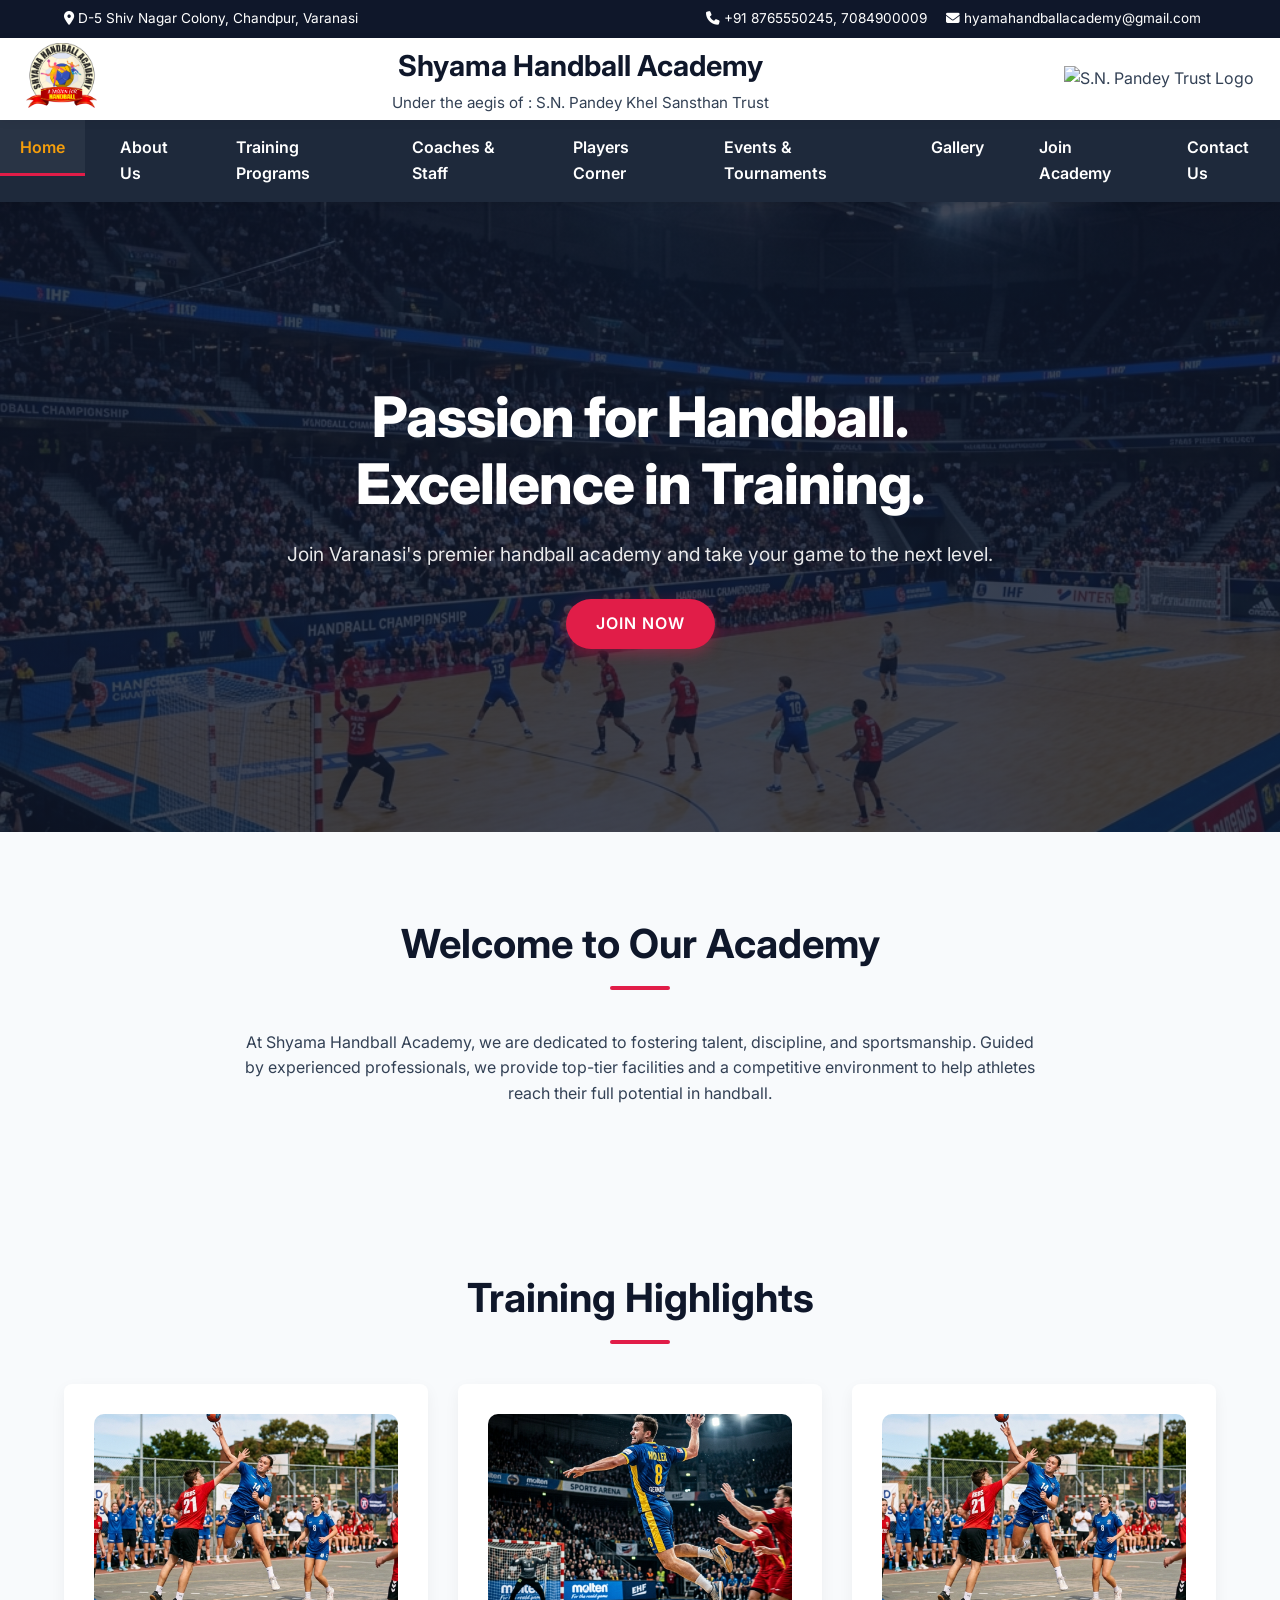
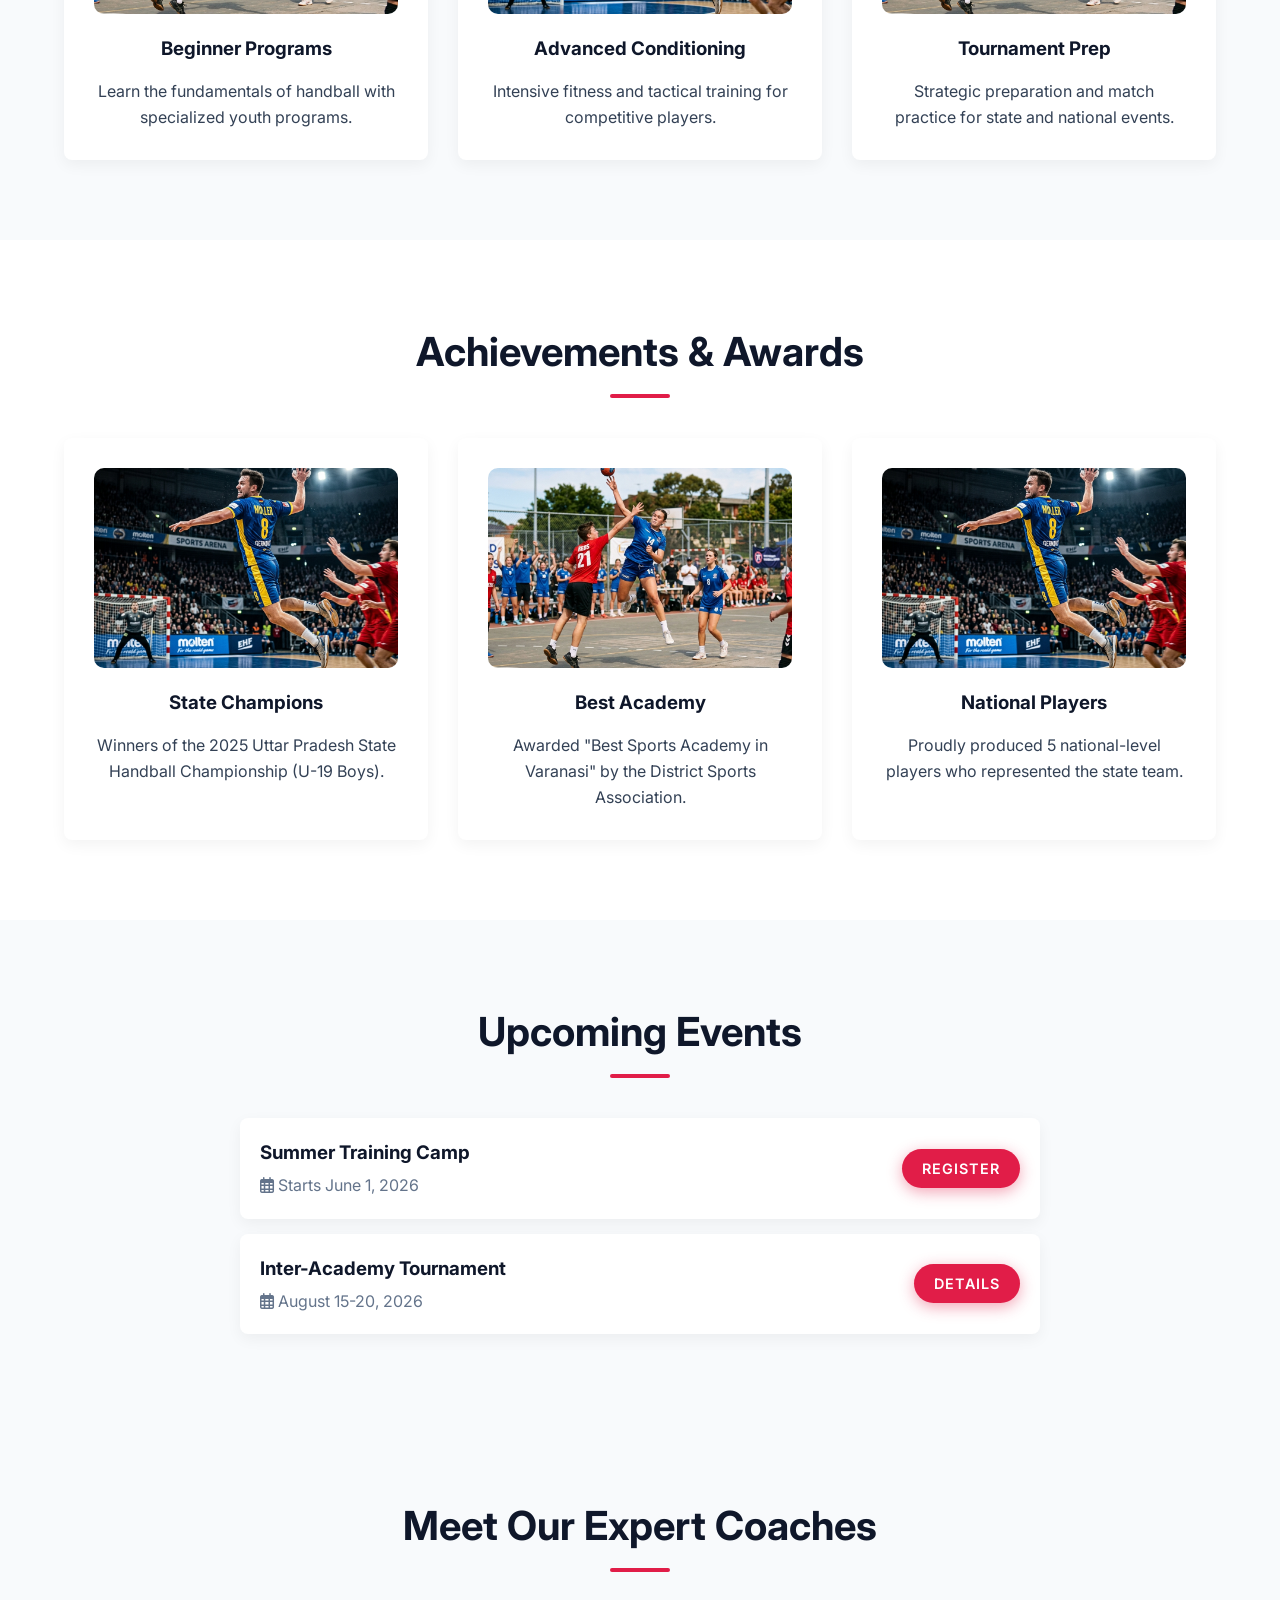
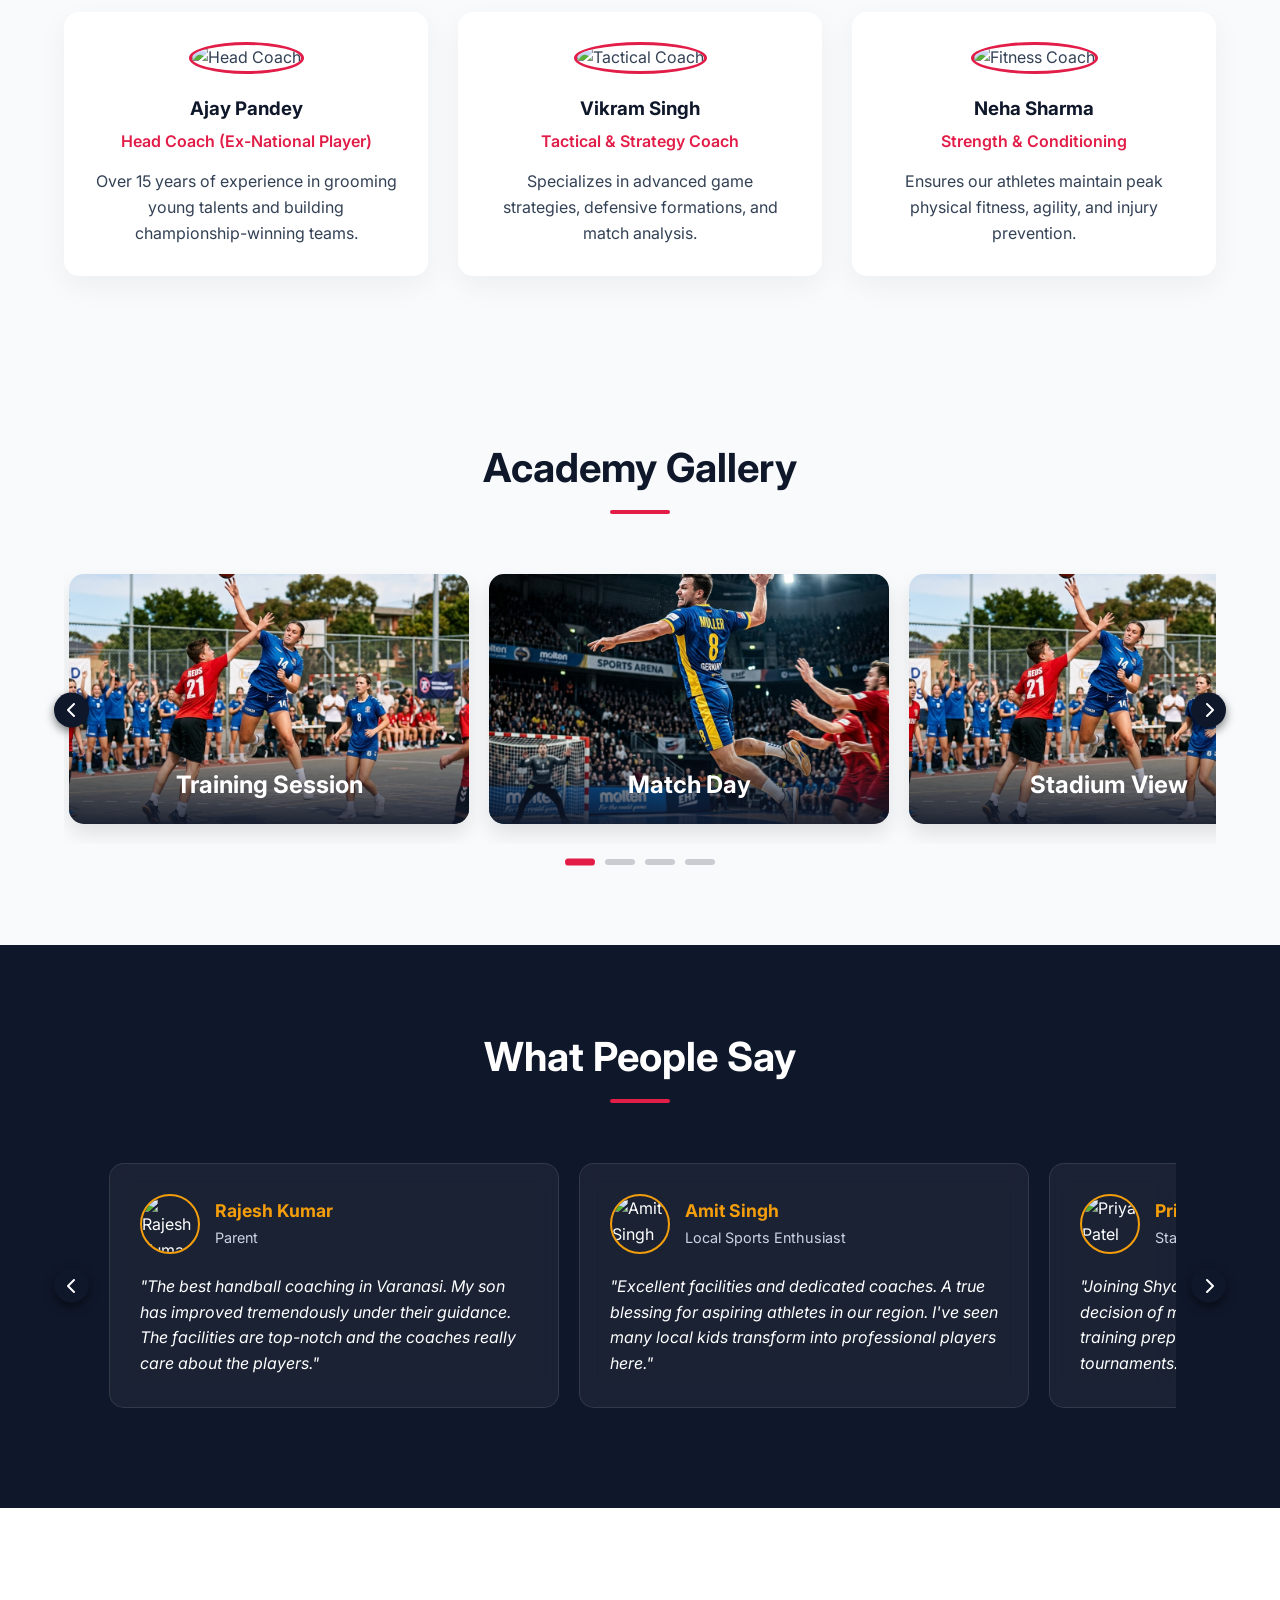
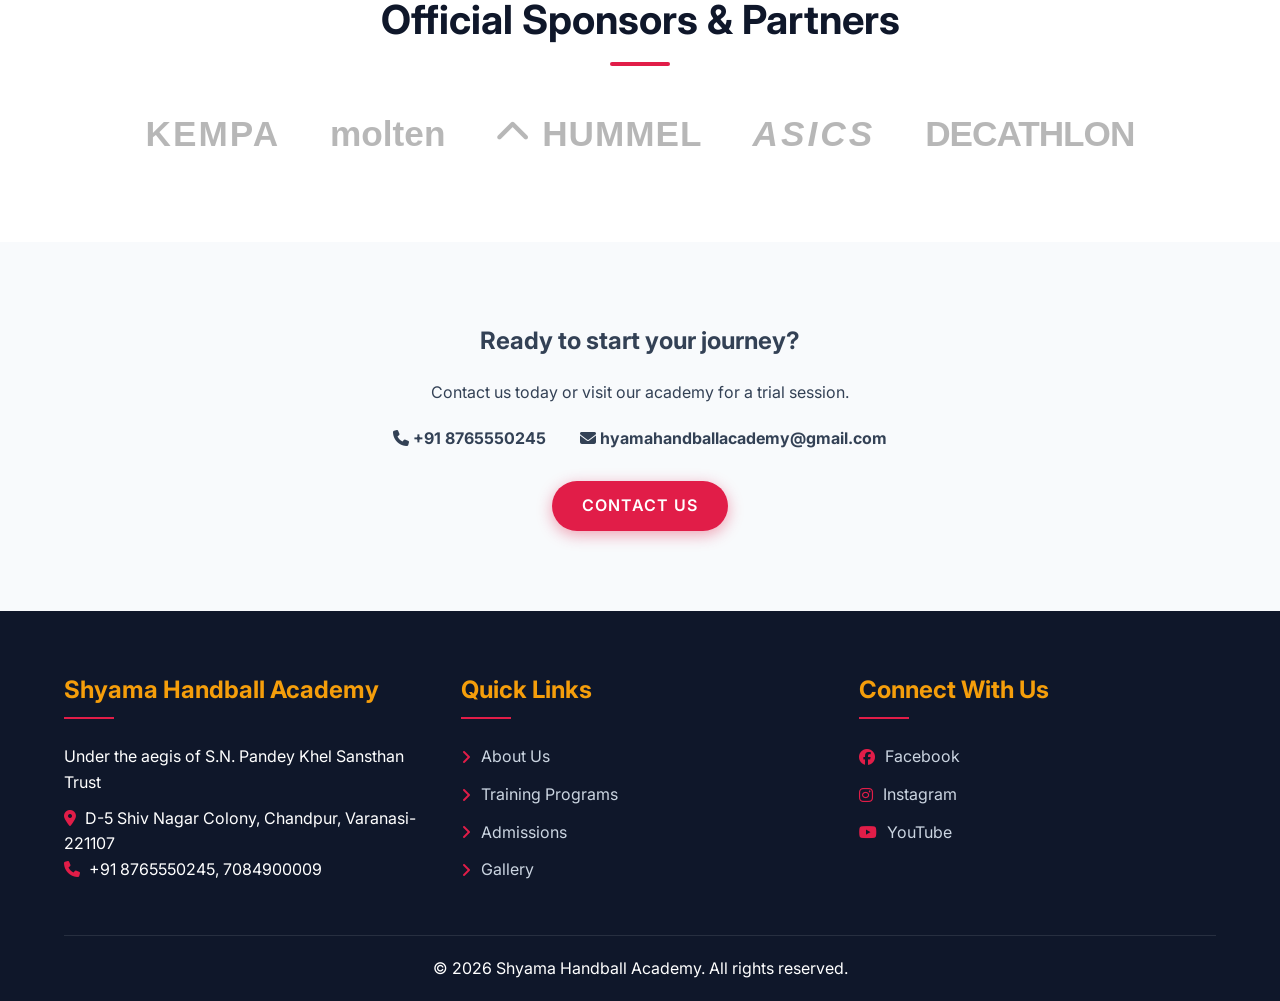
==== index.html @ 95e67dba "first commit" ====
﻿<!DOCTYPE html>
<html lang="en">
<head>
    <meta charset="UTF-8">
    <meta name="viewport" content="width=device-width, initial-scale=1.0">
    <title>Shyama Handball Academy | Home</title>
    <meta name="description" content="Welcome to Shyama Handball Academy, Varanasi. Join us for premium handball training, professional coaching, and state-of-the-art facilities.">
    <link rel="stylesheet" href="css/style.css">
    <link rel="stylesheet" href="https://cdnjs.cloudflare.com/ajax/libs/font-awesome/6.4.0/css/all.min.css">
    <link rel="icon" type="image/x-icon" href="favicon.ico">
</head>
<body>
    <!-- Preloader -->
    <div id="preloader"><div class="spinner"></div></div>

    <!-- Top Bar for Contact Info -->
    <div class="top-bar">
        <div class="top-bar-left">
            <span><i class="fas fa-map-marker-alt"></i> D-5 Shiv Nagar Colony, Chandpur, Varanasi</span>
        </div>
        <div class="top-bar-right">
            <span><i class="fas fa-phone"></i> +91 8765550245, 7084900009</span>
            <span><i class="fas fa-envelope"></i> hyamahandballacademy@gmail.com</span>
        </div>
    </div>

    <!-- Header Section -->
    <header class="top-header">
        <div class="logo-left">
            <img src="Shyama Handball Academy.png" alt="Shyama Handball Academy Logo">
        </div>
        <div class="header-center">
            <h1>Shyama Handball Academy</h1>
            <p>Under the aegis of : S.N. Pandey Khel Sansthan Trust</p>
        </div>
        <div class="logo-right">
            <img src="SN Pandey Handball Khel Sansthan Logo (1).png" alt="S.N. Pandey Trust Logo">
        </div>
    </header>

    <!-- Navigation -->
    <nav class="navbar">
        <ul class="nav-links">
            <li><a href="index.html" class="active">Home</a></li>
            <li><a href="about.html">About Us</a></li>
            <li><a href="training.html">Training Programs</a></li>
            <li><a href="coaches.html">Coaches & Staff</a></li>
            <li><a href="players.html">Players Corner</a></li>
            <li><a href="events.html">Events & Tournaments</a></li>
            <li><a href="gallery.html">Gallery</a></li>
            <li><a href="join.html">Join Academy</a></li>
            <li><a href="contact.html">Contact Us</a></li>
        </ul>
    </nav>

    <!-- Hero Banner -->
    <section class="hero">
        <div class="hero-content">
            <h2>Passion for Handball. Excellence in Training.</h2>
            <p>Join Varanasi's premier handball academy and take your game to the next level.</p>
            <a href="join.html" class="btn">Join Now</a>
        </div>
    </section>

    <!-- Academy Introduction -->
    <section class="section about-intro">
        <h2 class="section-title">Welcome to Our Academy</h2>
        <div style="text-align: center; max-width: 800px; margin: 0 auto;">
            <p>At Shyama Handball Academy, we are dedicated to fostering talent, discipline, and sportsmanship. Guided by experienced professionals, we provide top-tier facilities and a competitive environment to help athletes reach their full potential in handball.</p>
        </div>
    </section>

    <!-- Training Highlights -->
    <section class="section">
        <h2 class="section-title">Training Highlights</h2>
        <div class="grid-3">
            <div class="card">
                <div class="card-image-container">
                    <img src="assets/training_1.png" alt="Beginner Programs" class="card-img">
                </div>
                <h3>Beginner Programs</h3>
                <p>Learn the fundamentals of handball with specialized youth programs.</p>
            </div>
            <div class="card">
                <div class="card-image-container">
                    <img src="assets/training_2.png" alt="Advanced Conditioning" class="card-img">
                </div>
                <h3>Advanced Conditioning</h3>
                <p>Intensive fitness and tactical training for competitive players.</p>
            </div>
            <div class="card">
                <div class="card-image-container">
                    <img src="assets/training_1.png" alt="Tournament Prep" class="card-img">
                </div>
                <h3>Tournament Prep</h3>
                <p>Strategic preparation and match practice for state and national events.</p>
            </div>
        </div>
    </section>

    <!-- Achievements & Awards -->
    <section class="section" style="background-color: var(--white);">
        <h2 class="section-title">Achievements & Awards</h2>
        <div class="grid-3">
            <div class="card">
                <div class="card-image-container">
                    <img src="assets/training_2.png" alt="State Champions" class="card-img">
                </div>
                <h3>State Champions</h3>
                <p>Winners of the 2025 Uttar Pradesh State Handball Championship (U-19 Boys).</p>
            </div>
            <div class="card">
                <div class="card-image-container">
                    <img src="assets/training_1.png" alt="Best Academy" class="card-img">
                </div>
                <h3>Best Academy</h3>
                <p>Awarded "Best Sports Academy in Varanasi" by the District Sports Association.</p>
            </div>
            <div class="card">
                <div class="card-image-container">
                    <img src="assets/training_2.png" alt="National Players" class="card-img">
                </div>
                <h3>National Players</h3>
                <p>Proudly produced 5 national-level players who represented the state team.</p>
            </div>
        </div>
    </section>

    <!-- Upcoming Events -->
    <section class="section">
        <h2 class="section-title">Upcoming Events</h2>
        <div style="max-width: 800px; margin: 0 auto;">
            <div class="card" style="display: flex; align-items: center; justify-content: space-between; margin-bottom: 15px; padding: 20px;">
                <div style="text-align: left;">
                    <h3 style="margin-bottom: 5px;">Summer Training Camp</h3>
                    <p style="color: #64748b;"><i class="far fa-calendar-alt"></i> Starts June 1, 2026</p>
                </div>
                <a href="join.html" class="btn" style="padding: 8px 20px; font-size: 0.9rem;">Register</a>
            </div>
            <div class="card" style="display: flex; align-items: center; justify-content: space-between; padding: 20px;">
                <div style="text-align: left;">
                    <h3 style="margin-bottom: 5px;">Inter-Academy Tournament</h3>
                    <p style="color: #64748b;"><i class="far fa-calendar-alt"></i> August 15-20, 2026</p>
                </div>
                <a href="events.html" class="btn" style="padding: 8px 20px; font-size: 0.9rem;">Details</a>
            </div>
        </div>
    </section>

    <!-- Coaches Details -->
    <section class="section" style="background-color: var(--light-bg);">
        <h2 class="section-title">Meet Our Expert Coaches</h2>
        <div class="grid-3">
            <div class="coach-card">
                <img src="https://ui-avatars.com/api/?name=Ajay+Pandey&background=0D8ABC&color=fff&size=150" alt="Head Coach" class="coach-img">
                <h3>Ajay Pandey</h3>
                <p class="role">Head Coach (Ex-National Player)</p>
                <p>Over 15 years of experience in grooming young talents and building championship-winning teams.</p>
            </div>
            <div class="coach-card">
                <img src="https://ui-avatars.com/api/?name=Vikram+Singh&background=1e293b&color=fff&size=150" alt="Tactical Coach" class="coach-img">
                <h3>Vikram Singh</h3>
                <p class="role">Tactical & Strategy Coach</p>
                <p>Specializes in advanced game strategies, defensive formations, and match analysis.</p>
            </div>
            <div class="coach-card">
                <img src="https://ui-avatars.com/api/?name=Neha+Sharma&background=dc2626&color=fff&size=150" alt="Fitness Coach" class="coach-img">
                <h3>Neha Sharma</h3>
                <p class="role">Strength & Conditioning</p>
                <p>Ensures our athletes maintain peak physical fitness, agility, and injury prevention.</p>
            </div>
        </div>
    </section>

    <!-- Photo Gallery Slider -->
    <section class="section">
        <h2 class="section-title">Academy Gallery</h2>
        <div class="carousel-wrapper">
            <button class="carousel-btn left-btn"><i class="fas fa-chevron-left"></i></button>
            <div class="slider-container">
                <div class="gallery-item">
                    <img src="assets/training_1.png" alt="Training Session">
                    <div class="gallery-caption">Training Session</div>
                </div>
                <div class="gallery-item">
                    <img src="assets/training_2.png" alt="Match Day">
                    <div class="gallery-caption">Match Day</div>
                </div>
                <div class="gallery-item">
                    <img src="assets/training_1.png" alt="Stadium View">
                    <div class="gallery-caption">Stadium View</div>
                </div>
                <div class="gallery-item">
                    <img src="assets/training_2.png" alt="Team Celebration">
                    <div class="gallery-caption">Team Celebration</div>
                </div>
            </div>
            <button class="carousel-btn right-btn"><i class="fas fa-chevron-right"></i></button>
            <div class="carousel-dots"></div>
        </div>
    </section>

    <!-- Testimonials -->
    <section class="section" style="background-color: var(--primary-color); color: white;">
        <h2 class="section-title" style="color: white;">What People Say</h2>
        <div class="carousel-wrapper" style="padding: 0 40px;">
            <button class="carousel-btn left-btn" style="left: -10px;"><i class="fas fa-chevron-left"></i></button>
            <div class="slider-container" style="padding-bottom: 20px;">
                <div class="testimonial-card">
                    <div class="testimonial-header">
                        <img src="https://ui-avatars.com/api/?name=Rajesh+Kumar&background=0D8ABC&color=fff" alt="Rajesh Kumar" class="testimonial-img">
                        <div class="testimonial-author">
                            <h4>Rajesh Kumar</h4>
                            <span>Parent</span>
                        </div>
                    </div>
                    <p>"The best handball coaching in Varanasi. My son has improved tremendously under their guidance. The facilities are top-notch and the coaches really care about the players."</p>
                </div>
                <div class="testimonial-card">
                    <div class="testimonial-header">
                        <img src="https://ui-avatars.com/api/?name=Amit+Singh&background=dc2626&color=fff" alt="Amit Singh" class="testimonial-img">
                        <div class="testimonial-author">
                            <h4>Amit Singh</h4>
                            <span>Local Sports Enthusiast</span>
                        </div>
                    </div>
                    <p>"Excellent facilities and dedicated coaches. A true blessing for aspiring athletes in our region. I've seen many local kids transform into professional players here."</p>
                </div>
                <div class="testimonial-card">
                    <div class="testimonial-header">
                        <img src="https://ui-avatars.com/api/?name=Priya+Patel&background=f59e0b&color=fff" alt="Priya Patel" class="testimonial-img">
                        <div class="testimonial-author">
                            <h4>Priya Patel</h4>
                            <span>State Level Player</span>
                        </div>
                    </div>
                    <p>"Joining Shyama Handball Academy was the best decision of my career. The advanced tactical training prepared me perfectly for the national tournaments."</p>
                </div>
            </div>
            <button class="carousel-btn right-btn" style="right: -10px;"><i class="fas fa-chevron-right"></i></button>
        </div>
    </section>

    <!-- Sponsors & Partners -->
    <section class="section sponsors-section">
        <h2 class="section-title">Official Sponsors & Partners</h2>
        <div class="sponsors-grid">
            <div class="sponsor-logo">
                <span class="logo-text kempa">Kempa</span>
            </div>
            <div class="sponsor-logo">
                <span class="logo-text molten">molten</span>
            </div>
            <div class="sponsor-logo">
                <span class="logo-text hummel"><i class="fas fa-chevron-up"></i> hummel</span>
            </div>
            <div class="sponsor-logo">
                <span class="logo-text asics">ASICS</span>
            </div>
            <div class="sponsor-logo">
                <span class="logo-text decathlon">DECATHLON</span>
            </div>
        </div>
    </section>

    <!-- Contact Quick Info -->
    <section class="section" style="text-align: center; background-color: var(--light-bg);">
        <h2>Ready to start your journey?</h2>
        <p style="margin: 20px 0;">Contact us today or visit our academy for a trial session.</p>
        <div>
            <span style="margin: 0 15px; font-weight: bold;"><i class="fas fa-phone"></i> +91 8765550245</span>
            <span style="margin: 0 15px; font-weight: bold;"><i class="fas fa-envelope"></i> hyamahandballacademy@gmail.com</span>
        </div>
        <a href="contact.html" class="btn" style="margin-top: 30px;">Contact Us</a>
    </section>

    <!-- Footer -->
    <footer>
        <div class="footer-content">
            <div class="footer-col">
                <h4>Shyama Handball Academy</h4>
                <p style="margin-bottom: 10px;">Under the aegis of S.N. Pandey Khel Sansthan Trust</p>
                <p><i class="fas fa-map-marker-alt" style="margin-right: 5px; color: var(--secondary-color);"></i> D-5 Shiv Nagar Colony, Chandpur, Varanasi-221107</p>
                <p><i class="fas fa-phone" style="margin-right: 5px; color: var(--secondary-color);"></i> +91 8765550245, 7084900009</p>
            </div>
            <div class="footer-col">
                <h4>Quick Links</h4>
                <ul>
                    <li><a href="about.html"><i class="fas fa-angle-right"></i> About Us</a></li>
                    <li><a href="training.html"><i class="fas fa-angle-right"></i> Training Programs</a></li>
                    <li><a href="join.html"><i class="fas fa-angle-right"></i> Admissions</a></li>
                    <li><a href="gallery.html"><i class="fas fa-angle-right"></i> Gallery</a></li>
                </ul>
            </div>
            <div class="footer-col">
                <h4>Connect With Us</h4>
                <ul>
                    <li><a href="#"><i class="fab fa-facebook"></i> Facebook</a></li>
                    <li><a href="#"><i class="fab fa-instagram"></i> Instagram</a></li>
                    <li><a href="#"><i class="fab fa-youtube"></i> YouTube</a></li>
                </ul>
            </div>
        </div>
        <div class="footer-bottom">
            <p>&copy; 2026 Shyama Handball Academy. All rights reserved.</p>
        </div>
    </footer>

    <script src="js/main.js"></script>
</body>
</html>
---- css/style.css ----
@import url('https://fonts.googleapis.com/css2?family=Inter:wght@300;400;600;700&display=swap');

:root {
    --primary-color: #0f172a; /* Deep Blue */
    --secondary-color: #e11d48; /* Energetic Red */
    --accent-color: #f59e0b; /* Orange/Yellow accent */
    --text-color: #334155;
    --light-bg: #f8fafc;
    --white: #ffffff;
    --border-radius: 8px;
    --transition: all 0.3s ease;
}

* {
    margin: 0;
    padding: 0;
    box-sizing: border-box;
}

body, html {
    font-family: 'Inter', sans-serif;
    color: var(--text-color);
    background-color: var(--light-bg);
    line-height: 1.6;
    overflow-x: clip; /* clip prevents horizontal scroll but doesn't break position: sticky! */
    width: 100%;
}

a {
    text-decoration: none;
    color: inherit;
    transition: var(--transition);
}

ul {
    list-style: none;
}

/* Preloader */
#preloader {
    position: fixed;
    top: 0;
    left: 0;
    width: 100%;
    height: 100%;
    background-color: var(--white);
    z-index: 999999;
    display: flex;
    justify-content: center;
    align-items: center;
    transition: opacity 0.5s ease, visibility 0.5s ease;
}

.spinner {
    width: 50px;
    height: 50px;
    border: 5px solid rgba(15, 23, 42, 0.1);
    border-left-color: var(--secondary-color);
    border-radius: 50%;
    animation: spin 1s linear infinite;
}

@keyframes spin {
    to { transform: rotate(360deg); }
}

body.loaded #preloader {
    opacity: 0;
    visibility: hidden;
}

/* Top Bar */
.top-bar {
    background-color: var(--primary-color);
    color: var(--white);
    padding: 8px 5%;
    display: flex;
    justify-content: space-between;
    font-size: 0.85rem;
}

.top-bar-left span, .top-bar-right span {
    margin-right: 15px;
}

/* Header Styles */
.top-header {
    background-color: var(--white);
    padding: 5px 2%;
    display: flex;
    justify-content: space-between;
    align-items: center;
    box-shadow: 0 2px 10px rgba(0,0,0,0.05);
    position: sticky;
    top: 0;
    z-index: 1002;
}

.logo-left img, .logo-right img {
    height: 65px;
    width: auto;
    object-fit: contain;
}

.header-center {
    text-align: center;
    flex-grow: 1;
    padding: 0 10px;
}

.header-center h1 {
    color: var(--primary-color);
    font-size: 1.8rem;
    margin-bottom: 2px;
    font-weight: 700;
}

.header-center p {
    color: var(--text-color);
    font-size: 0.95rem;
    font-weight: 400;
}

/* Navigation */
.navbar {
    background-color: #1e293b;
    position: sticky;
    top: var(--header-height, 75px);
    z-index: 1001;
    box-shadow: 0 4px 6px -1px rgba(0, 0, 0, 0.1);
}

.nav-links {
    display: flex;
    justify-content: center;
    gap: 15px;
    padding: 0;
    margin: 0;
}

.nav-links li {
    list-style: none;
}

.nav-links li a {
    display: block;
    color: var(--white);
    font-weight: 600;
    padding: 15px 20px;
    border-radius: 0;
    position: relative;
}

.nav-links li a::after {
    content: '';
    position: absolute;
    width: 0;
    height: 3px;
    bottom: 0;
    left: 0;
    background-color: var(--secondary-color);
    transition: width 0.3s ease;
}

.nav-links li a:hover::after, .nav-links li a.active::after {
    width: 100%;
}

.nav-links li a:hover, .nav-links li a.active {
    background-color: rgba(255,255,255,0.05);
    color: var(--accent-color);
}

/* Mobile Menu Toggle */
.mobile-menu-btn {
    display: none;
    color: white;
    font-size: 1.5rem;
    cursor: pointer;
    padding: 15px;
}

.close-menu {
    display: none;
}

/* Menu Overlay */
.menu-overlay {
    position: fixed;
    top: 0;
    left: 0;
    width: 100%;
    height: 100vh;
    background-color: rgba(0, 0, 0, 0.6);
    z-index: 1001; /* Above top-header, below navbar */
    opacity: 0;
    visibility: hidden;
    transition: all 0.3s ease;
    backdrop-filter: blur(3px);
}

.menu-overlay.active {
    opacity: 1;
    visibility: visible;
}

/* Hero Section */
/* Hero Section */
.hero {
    min-height: 70vh;
    background: linear-gradient(rgba(15, 23, 42, 0.8), rgba(15, 23, 42, 0.8)), url('../assets/hero_banner_wide.png');
    background-position: center center;
    background-size: cover;
    background-repeat: no-repeat;
    display: flex;
    align-items: center;
    justify-content: center;
    text-align: center;
    color: var(--white);
    padding: 60px 2%;
}

.hero-content {
    max-width: 800px;
    animation: fadeInUp 1s ease;
}

.hero-content h2 {
    font-size: 3.5rem;
    font-weight: 800;
    margin-bottom: 20px;
    letter-spacing: -1px;
    line-height: 1.2;
}

.hero-content p {
    font-size: 1.2rem;
    margin-bottom: 30px;
    opacity: 0.9;
}

.btn {
    display: inline-block;
    padding: 12px 30px;
    background-color: var(--secondary-color);
    color: var(--white);
    border-radius: 50px;
    font-weight: 600;
    text-transform: uppercase;
    letter-spacing: 1px;
    box-shadow: 0 4px 15px rgba(225, 29, 72, 0.4);
    animation: fadeInUp 1.4s ease;
}

.btn:hover {
    background-color: #be123c;
    transform: translateY(-3px);
    box-shadow: 0 6px 20px rgba(225, 29, 72, 0.6);
}

/* Sections General */
.section {
    padding: 80px 5%;
}

.section-title {
    text-align: center;
    font-size: 2.5rem;
    color: var(--primary-color);
    margin-bottom: 40px;
    position: relative;
}

.section-title::after {
    content: '';
    display: block;
    width: 60px;
    height: 4px;
    background-color: var(--secondary-color);
    margin: 10px auto 0;
    border-radius: 2px;
}

/* Grid Layouts */
.grid-3 {
    display: grid;
    grid-template-columns: repeat(auto-fit, minmax(300px, 1fr));
    gap: 30px;
}

/* Cards */
.card {
    background: var(--white);
    padding: 30px;
    border-radius: var(--border-radius);
    box-shadow: 0 5px 15px rgba(0,0,0,0.05);
    text-align: center;
    transition: var(--transition);
}

.card:hover {
    transform: translateY(-10px);
    box-shadow: 0 15px 30px rgba(0,0,0,0.1);
}

.card-icon {
    font-size: 3rem;
    color: var(--secondary-color);
    margin-bottom: 20px;
}

.card h3 {
    color: var(--primary-color);
    margin-bottom: 15px;
}

/* Image Cards (for Training & Achievements) */
.card-image-container {
    width: 100%;
    height: 200px;
    overflow: hidden;
    border-radius: 10px;
    margin-bottom: 20px;
}
.card-img {
    width: 100%;
    height: 100%;
    object-fit: cover;
    transition: transform 0.3s ease;
}
.card:hover .card-img {
    transform: scale(1.05);
}

/* Coaches Section */
.coach-card {
    background: var(--white);
    border-radius: 15px;
    padding: 30px;
    text-align: center;
    box-shadow: 0 10px 30px rgba(0,0,0,0.05);
    transition: transform 0.3s ease;
}
.coach-card:hover {
    transform: translateY(-10px);
}
.coach-img {
    width: 120px;
    height: 120px;
    border-radius: 50%;
    object-fit: cover;
    margin: 0 auto 20px;
    border: 3px solid var(--secondary-color);
}
.coach-card h3 {
    margin-bottom: 5px;
    color: var(--primary-color);
}
.coach-card p.role {
    color: var(--secondary-color);
    font-weight: 600;
    margin-bottom: 15px;
}

/* Carousel Wrapper & Buttons */
.carousel-wrapper {
    position: relative;
    max-width: 1200px;
    margin: 0 auto;
}
.carousel-btn {
    position: absolute;
    top: 50%;
    transform: translateY(-50%);
    background: #0f172a;
    color: white;
    border: none;
    width: 35px;
    height: 35px;
    border-radius: 50%;
    font-size: 1rem;
    cursor: pointer;
    z-index: 10;
    box-shadow: 0 4px 10px rgba(0,0,0,0.5);
    display: flex;
    align-items: center;
    justify-content: center;
    transition: background 0.3s ease;
}
.carousel-btn:hover {
    background: var(--primary-color);
}
.left-btn { left: -10px; }
.right-btn { right: -10px; }

/* Scroll Snap Sliders (Gallery & Testimonials) */
.slider-container {
    display: flex;
    overflow-x: auto;
    scroll-snap-type: x mandatory;
    gap: 20px;
    padding: 20px 5px 20px;
    scrollbar-width: none; /* Hide standard scrollbar */
    scroll-behavior: smooth;
}
.slider-container::-webkit-scrollbar {
    display: none;
}

/* Carousel Dots indicator */
.carousel-dots {
    display: flex;
    justify-content: center;
    gap: 10px;
    margin-top: 15px;
}
.dot {
    width: 30px;
    height: 6px;
    background: rgba(15, 23, 42, 0.2);
    border-radius: 3px;
    cursor: pointer;
    transition: background 0.3s ease, transform 0.2s ease;
}
.dot:hover {
    background: rgba(15, 23, 42, 0.5);
}
.dot.active {
    background: var(--secondary-color);
    transform: scaleY(1.2);
}

.gallery-item {
    flex: 0 0 80%;
    max-width: 400px;
    scroll-snap-align: center;
    border-radius: 15px;
    overflow: hidden;
    box-shadow: 0 10px 20px rgba(0,0,0,0.1);
    position: relative;
}
.gallery-item img {
    width: 100%;
    height: 250px;
    object-fit: cover;
    display: block;
    transition: transform 0.3s ease;
}
.gallery-item:hover img {
    transform: scale(1.05);
}
.gallery-caption {
    position: absolute;
    bottom: 0;
    left: 0;
    width: 100%;
    background: linear-gradient(transparent, rgba(15,23,42,0.9));
    color: white;
    padding: 30px 20px 20px;
    font-size: 1.5rem;
    font-weight: bold;
    text-align: center;
}

.testimonial-card {
    flex: 0 0 85%;
    max-width: 450px;
    scroll-snap-align: center;
    background: rgba(255,255,255,0.05);
    border: 1px solid rgba(255,255,255,0.1);
    border-radius: 15px;
    padding: 30px;
    text-align: left;
    backdrop-filter: blur(10px);
}
.testimonial-header {
    display: flex;
    align-items: center;
    gap: 15px;
    margin-bottom: 20px;
}
.testimonial-img {
    width: 60px;
    height: 60px;
    border-radius: 50%;
    object-fit: cover;
    border: 2px solid var(--accent-color);
}
.testimonial-author h4 {
    color: var(--accent-color);
    margin: 0;
    font-size: 1.1rem;
}
.testimonial-author span {
    color: #cbd5e1;
    font-size: 0.9rem;
}
.testimonial-card p {
    font-style: italic;
    color: var(--white);
    line-height: 1.6;
}

/* Footer */
footer {
    background-color: var(--primary-color);
    color: var(--white);
    padding: 60px 5% 20px;
    position: relative;
    overflow: hidden;
}

.footer-content {
    display: grid;
    grid-template-columns: repeat(auto-fit, minmax(250px, 1fr));
    gap: 40px;
    margin-bottom: 40px;
    position: relative;
    z-index: 2;
}

.footer-col h4 {
    font-size: 1.5rem;
    margin-bottom: 25px;
    color: var(--accent-color);
    position: relative;
    padding-bottom: 10px;
}

.footer-col h4::after {
    content: '';
    position: absolute;
    left: 0;
    bottom: 0;
    width: 50px;
    height: 2px;
    background-color: var(--secondary-color);
}

.footer-col ul li {
    margin-bottom: 12px;
    transition: transform 0.3s ease;
}

.footer-col ul li:hover {
    transform: translateX(5px);
}

.footer-col ul li a {
    color: #cbd5e1;
    display: flex;
    align-items: center;
}

.footer-col ul li a i {
    margin-right: 10px;
    color: var(--secondary-color);
}

.footer-col ul li a:hover {
    color: var(--white);
}

.footer-bottom {
    text-align: center;
    padding-top: 20px;
    border-top: 1px solid rgba(255,255,255,0.1);
    position: relative;
    z-index: 2;
}

/* Sponsors Section */
.sponsors-section {
    background-color: var(--white);
    text-align: center;
}
.sponsors-grid {
    display: flex;
    justify-content: center;
    align-items: center;
    flex-wrap: wrap;
    gap: 50px;
    margin-top: 20px;
}
.sponsor-logo {
    opacity: 0.5;
    transition: all 0.3s ease;
    filter: grayscale(100%);
    cursor: pointer;
}
.sponsor-logo:hover {
    opacity: 1;
    filter: grayscale(0%);
    transform: scale(1.1);
}
.logo-text {
    font-size: 2.2rem;
    font-weight: 900;
    color: #64748b;
    letter-spacing: 2px;
    text-transform: uppercase;
}
.logo-text.kempa { font-family: 'Arial Black', sans-serif; }
.logo-text.molten { font-family: 'Arial', sans-serif; letter-spacing: 0px; text-transform: lowercase; font-weight: bold; }
.logo-text.hummel { font-family: 'Trebuchet MS', sans-serif; letter-spacing: 1px; }
.logo-text.asics { font-family: 'Impact', sans-serif; font-style: italic; letter-spacing: 3px; }
.logo-text.decathlon { font-family: 'Arial', sans-serif; font-weight: 900; letter-spacing: -1px; }

/* Animations */
@keyframes fadeInUp {
    from {
        opacity: 0;
        transform: translateY(30px);
    }
    to {
        opacity: 1;
        transform: translateY(0);
    }
}

/* Responsive */
@media (max-width: 992px) {
    .top-bar {
        flex-direction: column;
        align-items: center;
        text-align: center;
        gap: 5px;
    }
    
    .hero-container {
        flex-direction: column;
        text-align: center;
    }
    
    .hero-text {
        text-align: center;
    }
    
    .hero-text h2 {
        font-size: 2.5rem;
    }
}

@media (max-width: 768px) {
    .top-header {
        flex-direction: row;
        align-items: center;
        padding: 5px 2%;
    }
    .header-center {
        margin: 0;
        padding: 0 5px;
    }
    .header-center h1 {
        font-size: 1.1rem;
    }
    .header-center p {
        font-size: 0.75rem;
    }
    .logo-left img, .logo-right img {
        height: 40px;
    }
    .navbar {
        display: flex;
        justify-content: flex-end;
    }
    .mobile-menu-btn {
        display: block;
    }
    .nav-links {
        position: fixed; /* Fixed relative to viewport to avoid scroll */
        top: 0;
        right: -280px; /* Match width to hide */
        left: auto;
        width: 280px; /* Slightly wider for better touch targets */
        height: 100vh;
        background-color: var(--primary-color);
        flex-direction: column;
        justify-content: flex-start;
        padding-top: 70px; /* Space for close button */
        padding-bottom: 20px;
        transition: right 0.4s cubic-bezier(0.4, 0, 0.2, 1); /* Smoother slide */
        z-index: 10000; /* Highest z-index */
        box-shadow: -5px 0 20px rgba(0,0,0,0.5);
        overflow-y: auto;
    }
    .nav-links.active {
        right: 0;
    }
    .nav-links li a {
        padding: 15px 30px;
        border-bottom: 1px solid rgba(255,255,255,0.05);
    }
    /* Close button for mobile menu */
    .close-menu {
        position: absolute;
        top: 15px;
        right: 20px;
        color: white;
        font-size: 2rem;
        cursor: pointer;
        display: block;
    }
    .hero-content h2 {
        font-size: 2.5rem;
    }
}
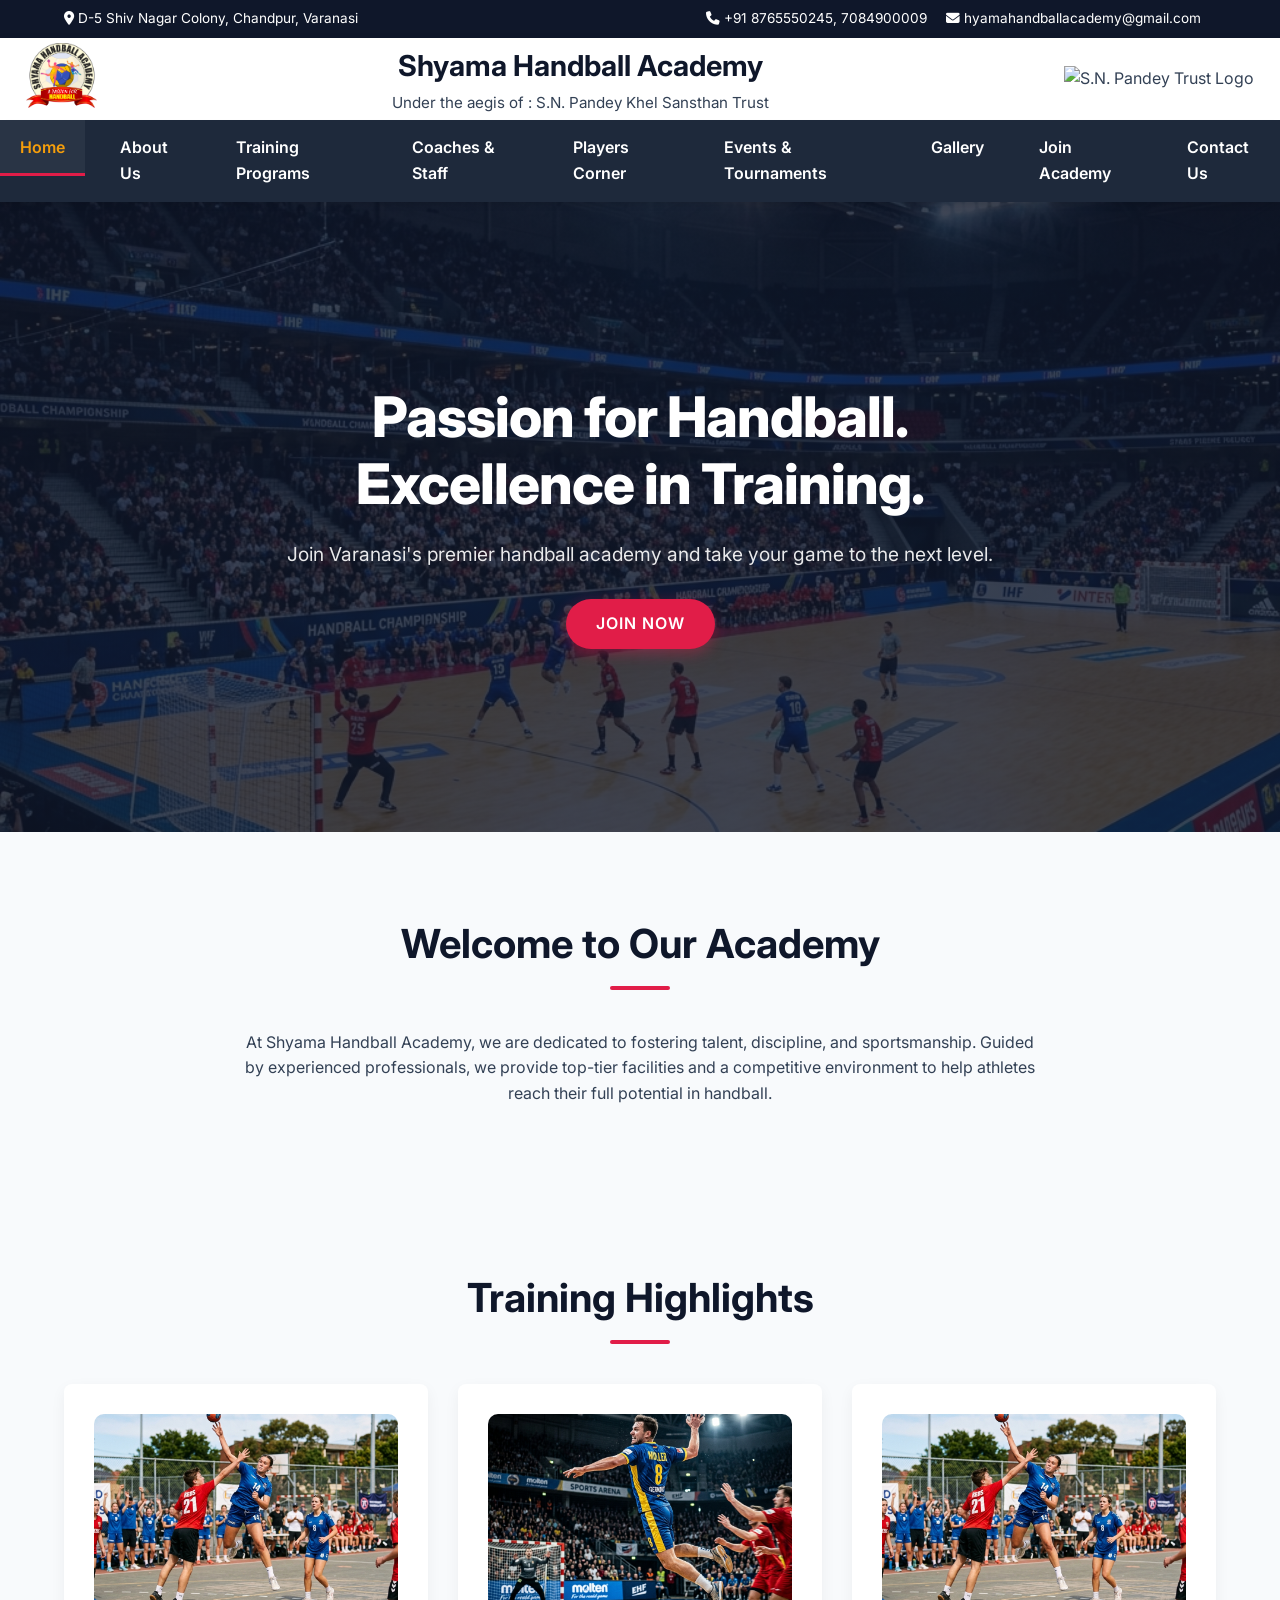
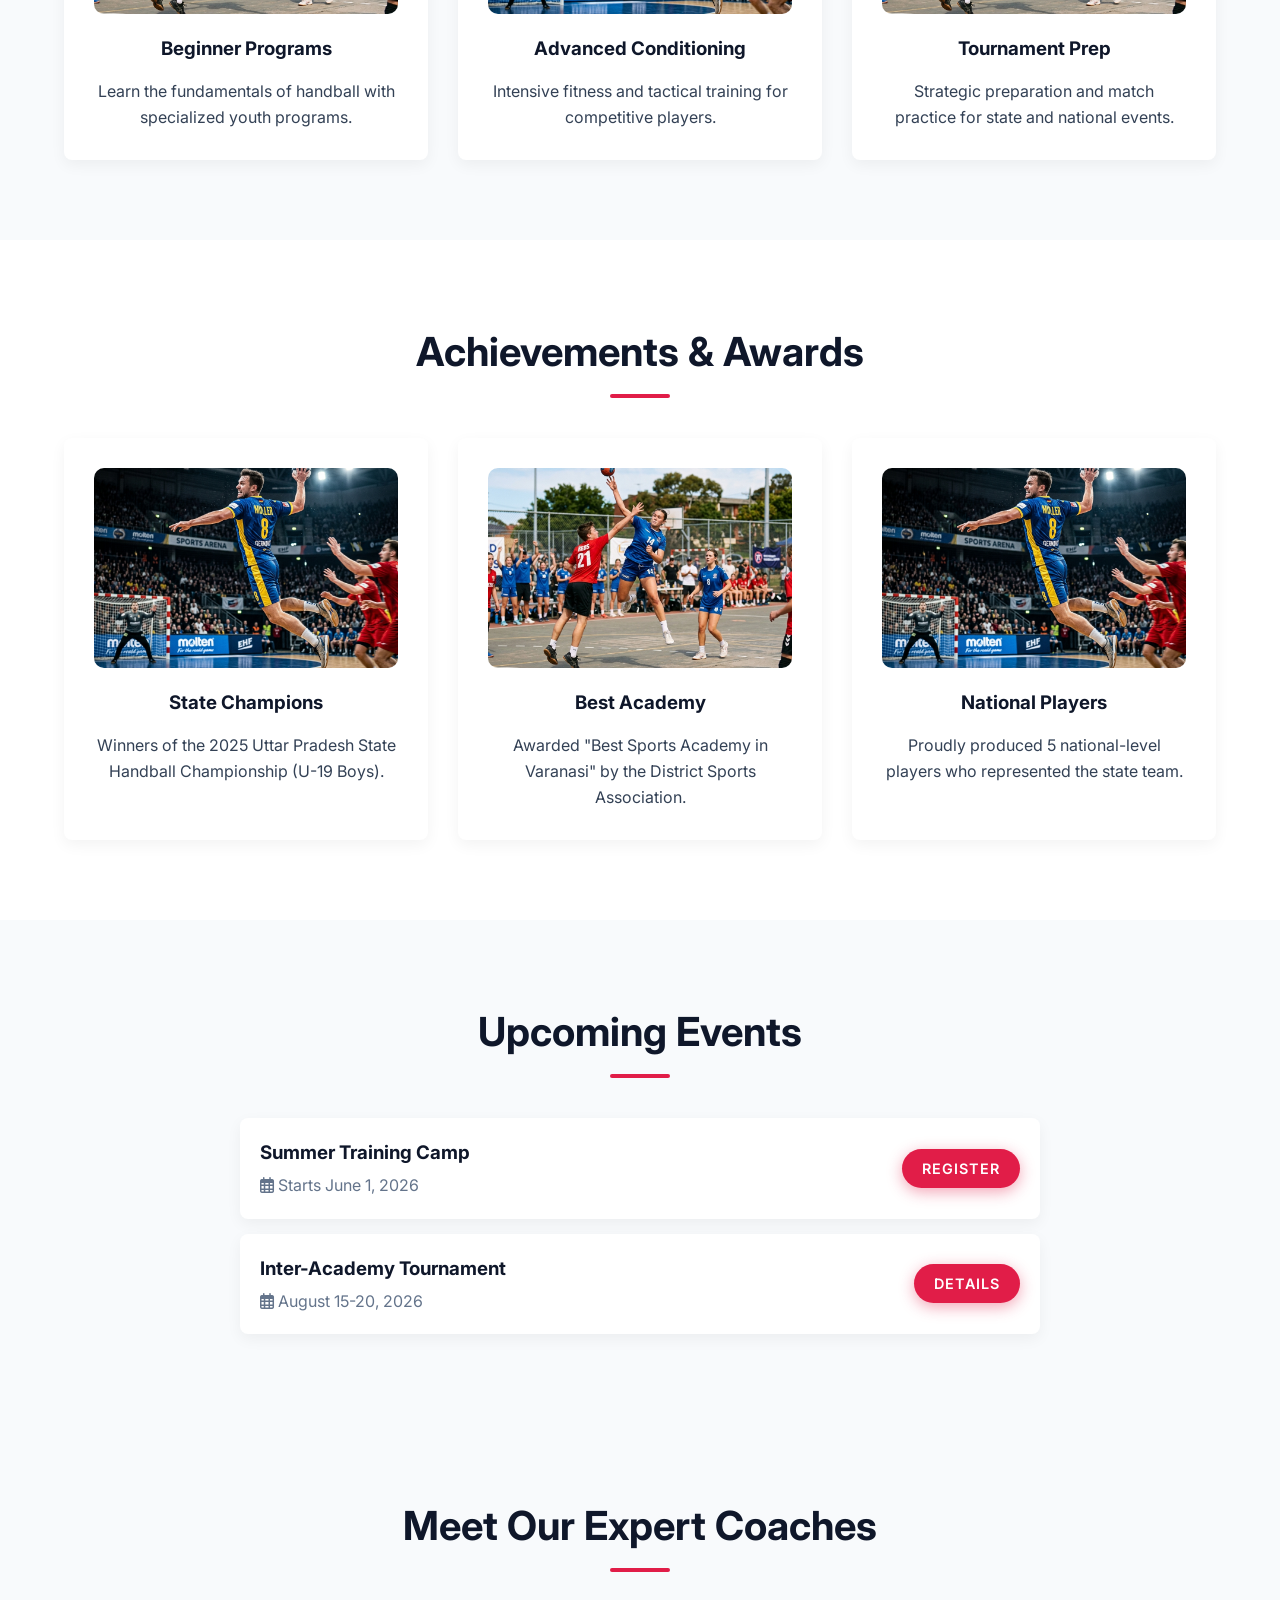
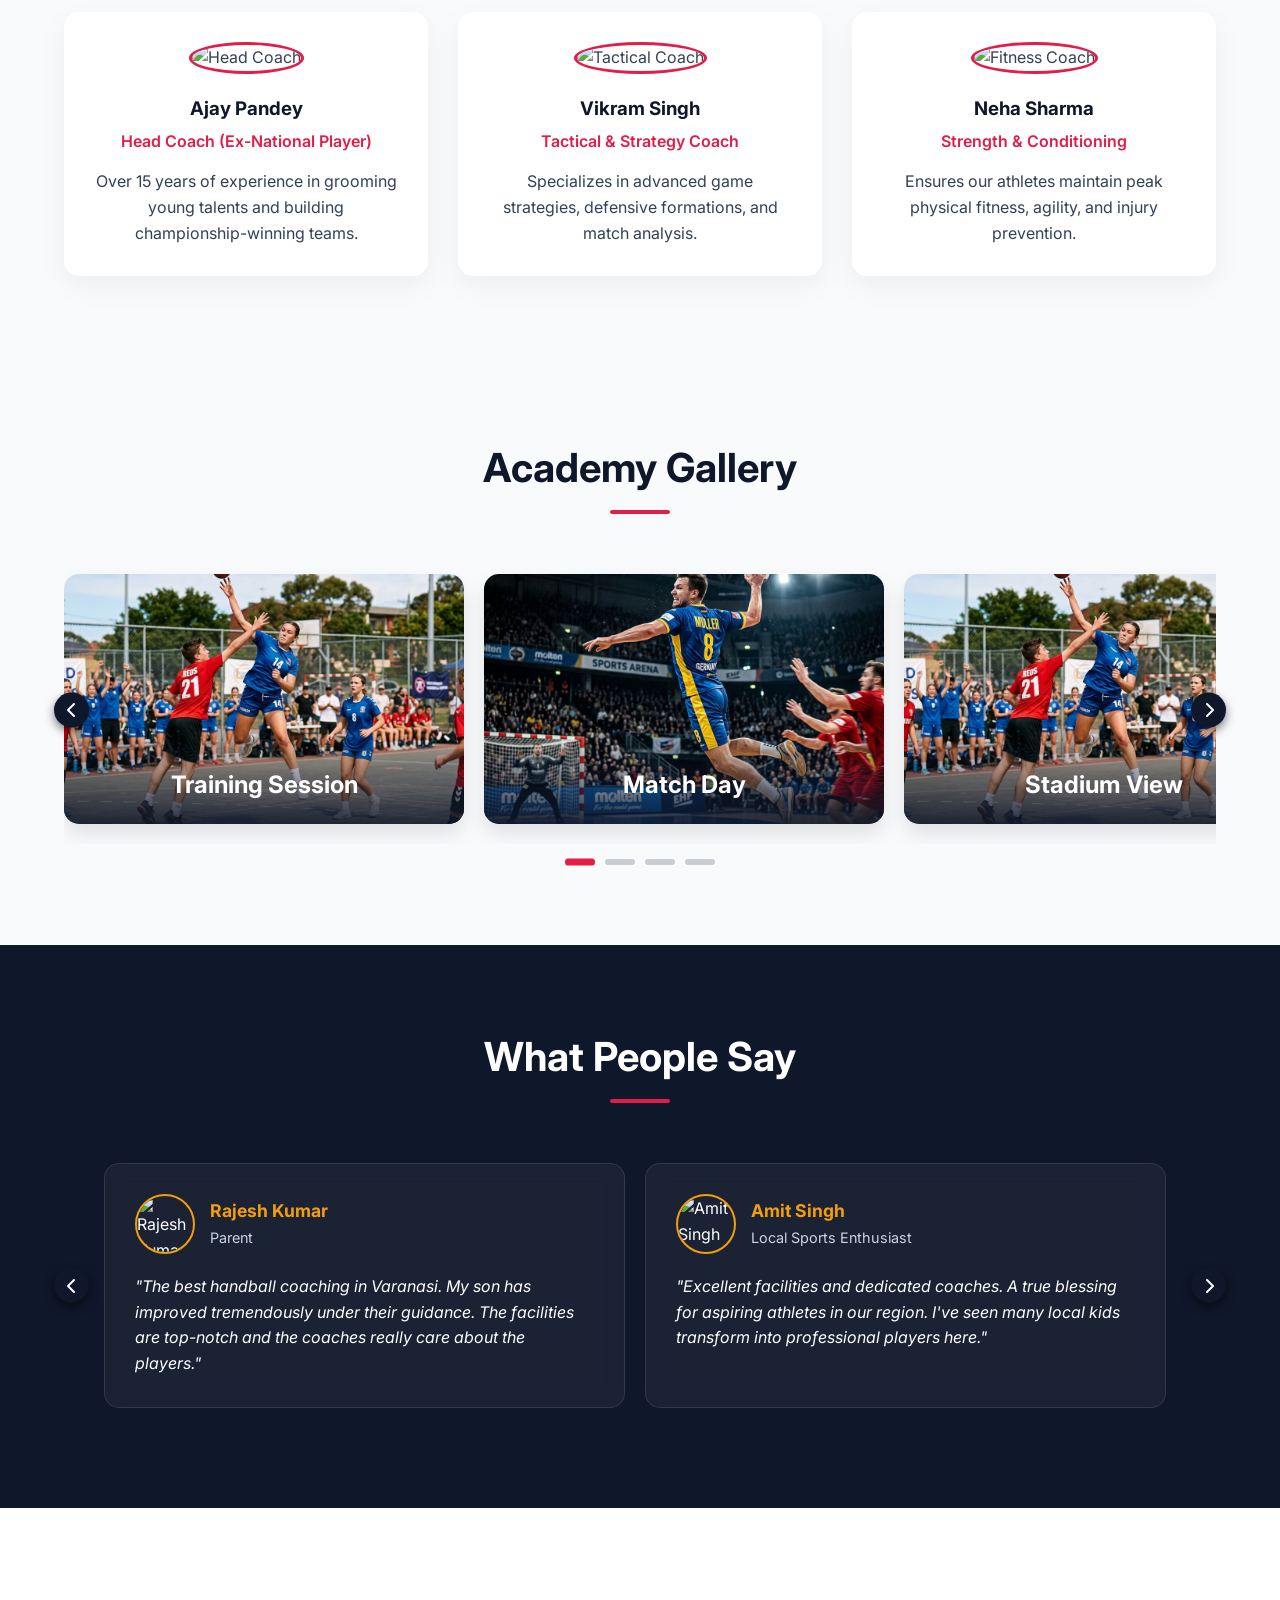
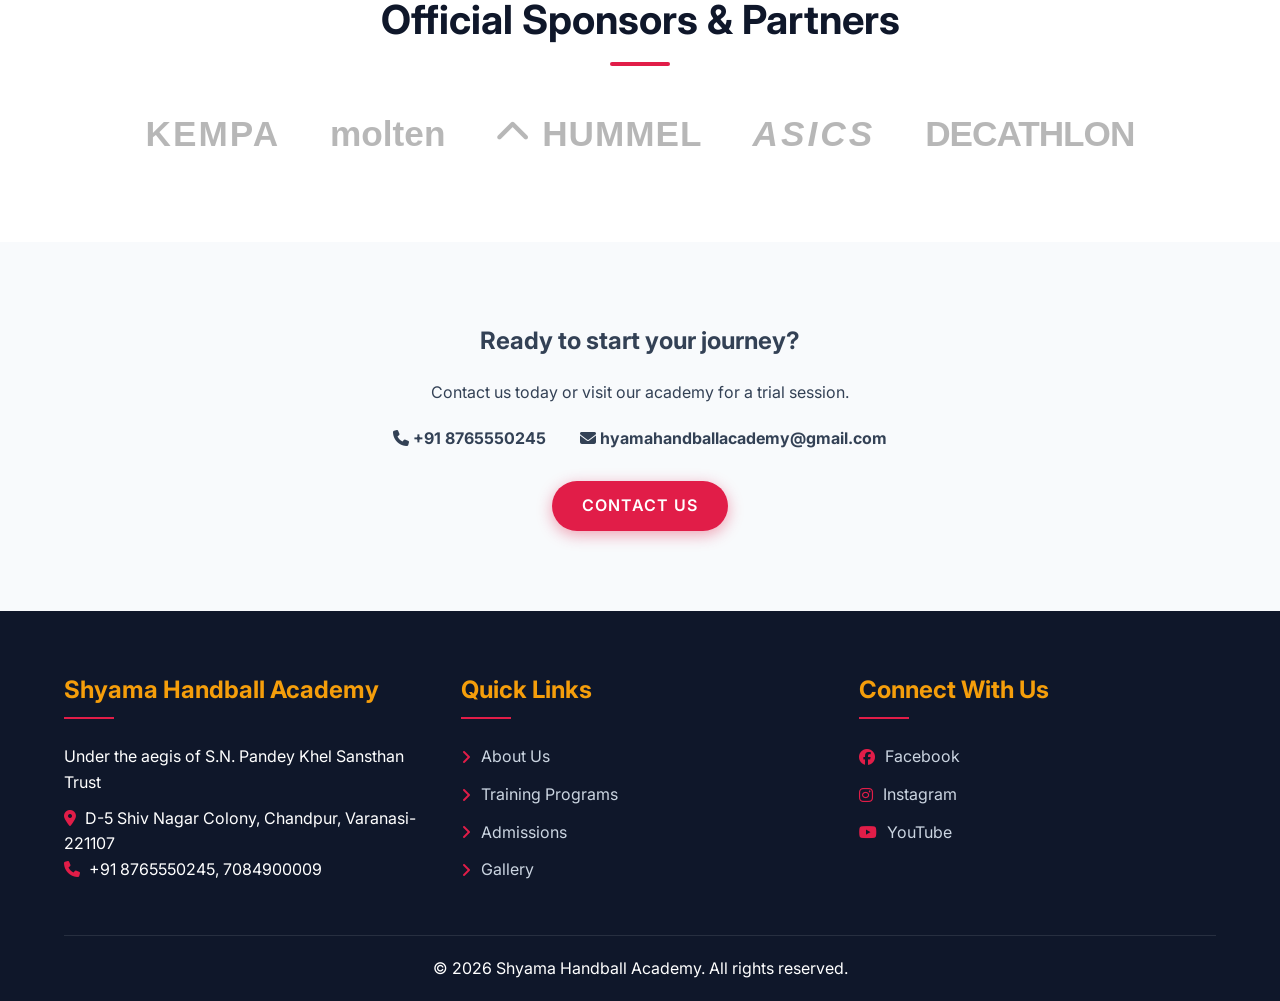
==== commit 8121b0a1: "Finalized premium mobile UI styling, fixed iOS scrolling bugs, and cache-busted all HTML pages" ====
--- a/index.html
+++ b/index.html
@@ -1,11 +1,11 @@
-﻿<!DOCTYPE html>
+<!DOCTYPE html>
 <html lang="en">
 <head>
     <meta charset="UTF-8">
     <meta name="viewport" content="width=device-width, initial-scale=1.0">
     <title>Shyama Handball Academy | Home</title>
     <meta name="description" content="Welcome to Shyama Handball Academy, Varanasi. Join us for premium handball training, professional coaching, and state-of-the-art facilities.">
-    <link rel="stylesheet" href="css/style.css">
+    <link rel="stylesheet" href="css/style.css?v=2">
     <link rel="stylesheet" href="https://cdnjs.cloudflare.com/ajax/libs/font-awesome/6.4.0/css/all.min.css">
     <link rel="icon" type="image/x-icon" href="favicon.ico">
 </head>
@@ -236,6 +236,16 @@
                     </div>
                     <p>"Joining Shyama Handball Academy was the best decision of my career. The advanced tactical training prepared me perfectly for the national tournaments."</p>
                 </div>
+                <div class="testimonial-card">
+                    <div class="testimonial-header">
+                        <img src="https://ui-avatars.com/api/?name=Rahul+Sharma&background=10b981&color=fff" alt="Rahul Sharma" class="testimonial-img">
+                        <div class="testimonial-author">
+                            <h4>Rahul Sharma</h4>
+                            <span>School Team Captain</span>
+                        </div>
+                    </div>
+                    <p>"The coaches focus on both physical endurance and mental toughness. This academy has not only made me a better player but also a disciplined student."</p>
+                </div>
             </div>
             <button class="carousel-btn right-btn" style="right: -10px;"><i class="fas fa-chevron-right"></i></button>
         </div>
@@ -306,7 +316,8 @@
         </div>
     </footer>
 
-    <script src="js/main.js"></script>
+    <script src="js/main.js?v=2"></script>
 </body>
 </html>
 
+
--- a/css/style.css
+++ b/css/style.css
@@ -93,7 +93,7 @@
     box-shadow: 0 2px 10px rgba(0,0,0,0.05);
     position: sticky;
     top: 0;
-    z-index: 1002;
+    z-index: 1001;
 }
 
 .logo-left img, .logo-right img {
@@ -126,7 +126,7 @@
     background-color: #1e293b;
     position: sticky;
     top: var(--header-height, 75px);
-    z-index: 1001;
+    z-index: 1002;
     box-shadow: 0 4px 6px -1px rgba(0, 0, 0, 0.1);
 }
 
@@ -162,13 +162,24 @@
     transition: width 0.3s ease;
 }
 
-.nav-links li a:hover::after, .nav-links li a.active::after {
+.nav-links li a.active::after {
     width: 100%;
 }
 
-.nav-links li a:hover, .nav-links li a.active {
+.nav-links li a.active {
     background-color: rgba(255,255,255,0.05);
     color: var(--accent-color);
+}
+
+@media (hover: hover) {
+    .nav-links li a:hover::after {
+        width: 100%;
+    }
+
+    .nav-links li a:hover {
+        background-color: rgba(255,255,255,0.05);
+        color: var(--accent-color);
+    }
 }
 
 /* Mobile Menu Toggle */
@@ -192,11 +203,10 @@
     width: 100%;
     height: 100vh;
     background-color: rgba(0, 0, 0, 0.6);
-    z-index: 1001; /* Above top-header, below navbar */
+    z-index: 9999; /* Higher than top-header to dim it */
     opacity: 0;
     visibility: hidden;
     transition: all 0.3s ease;
-    backdrop-filter: blur(3px);
 }
 
 .menu-overlay.active {
@@ -433,7 +443,7 @@
 .gallery-item {
     flex: 0 0 80%;
     max-width: 400px;
-    scroll-snap-align: center;
+    scroll-snap-align: start;
     border-radius: 15px;
     overflow: hidden;
     box-shadow: 0 10px 20px rgba(0,0,0,0.1);
@@ -463,9 +473,9 @@
 }
 
 .testimonial-card {
-    flex: 0 0 85%;
-    max-width: 450px;
-    scroll-snap-align: center;
+    flex: 0 0 calc(50% - 10px);
+    max-width: none;
+    scroll-snap-align: start;
     background: rgba(255,255,255,0.05);
     border: 1px solid rgba(255,255,255,0.1);
     border-radius: 15px;
@@ -618,6 +628,11 @@
     }
 }
 
+/* Hide mobile elements on desktop */
+.sidebar-header {
+    display: none;
+}
+
 /* Responsive */
 @media (max-width: 992px) {
     .top-bar {
@@ -666,40 +681,38 @@
     }
     .mobile-menu-btn {
         display: block;
+        position: relative;
+        z-index: 10001; /* Above nav-links */
     }
     .nav-links {
-        position: fixed; /* Fixed relative to viewport to avoid scroll */
-        top: 0;
-        right: -280px; /* Match width to hide */
-        left: auto;
-        width: 280px; /* Slightly wider for better touch targets */
-        height: 100vh;
+        position: absolute; /* Relative to the navbar */
+        top: 0; /* Align perfectly with navbar top */
+        left: 0;
+        right: 0;
+        width: 100%; 
+        max-height: 0; /* Hidden by default */
+        overflow: hidden; /* Prevent content from showing when closed */
         background-color: var(--primary-color);
         flex-direction: column;
         justify-content: flex-start;
-        padding-top: 70px; /* Space for close button */
-        padding-bottom: 20px;
-        transition: right 0.4s cubic-bezier(0.4, 0, 0.2, 1); /* Smoother slide */
-        z-index: 10000; /* Highest z-index */
-        box-shadow: -5px 0 20px rgba(0,0,0,0.5);
-        overflow-y: auto;
+        padding-top: 0;
+        padding-bottom: 0; /* No padding when closed */
+        transition: max-height 0.4s ease-in-out, padding 0.4s ease-in-out; /* Smooth slide down */
+        z-index: 10000;
+        box-shadow: 0 10px 20px rgba(0,0,0,0.5);
     }
     .nav-links.active {
-        right: 0;
+        max-height: calc(100vh - 50px); /* Exactly fill the viewport below the header */
+        overflow-y: auto; /* Scrollable inside */
+        -webkit-overflow-scrolling: touch; /* Fix iOS scrolling freeze bug */
     }
     .nav-links li a {
-        padding: 15px 30px;
+        padding: 12px 20px; /* Reduced padding so all items fit on the screen without scrolling */
         border-bottom: 1px solid rgba(255,255,255,0.05);
     }
-    /* Close button for mobile menu */
+    /* Removed .sidebar-header and .sidebar-contact styling as it's no longer injected */
     .close-menu {
-        position: absolute;
-        top: 15px;
-        right: 20px;
-        color: white;
-        font-size: 2rem;
-        cursor: pointer;
-        display: block;
+        display: none !important;
     }
     .hero-content h2 {
         font-size: 2.5rem;
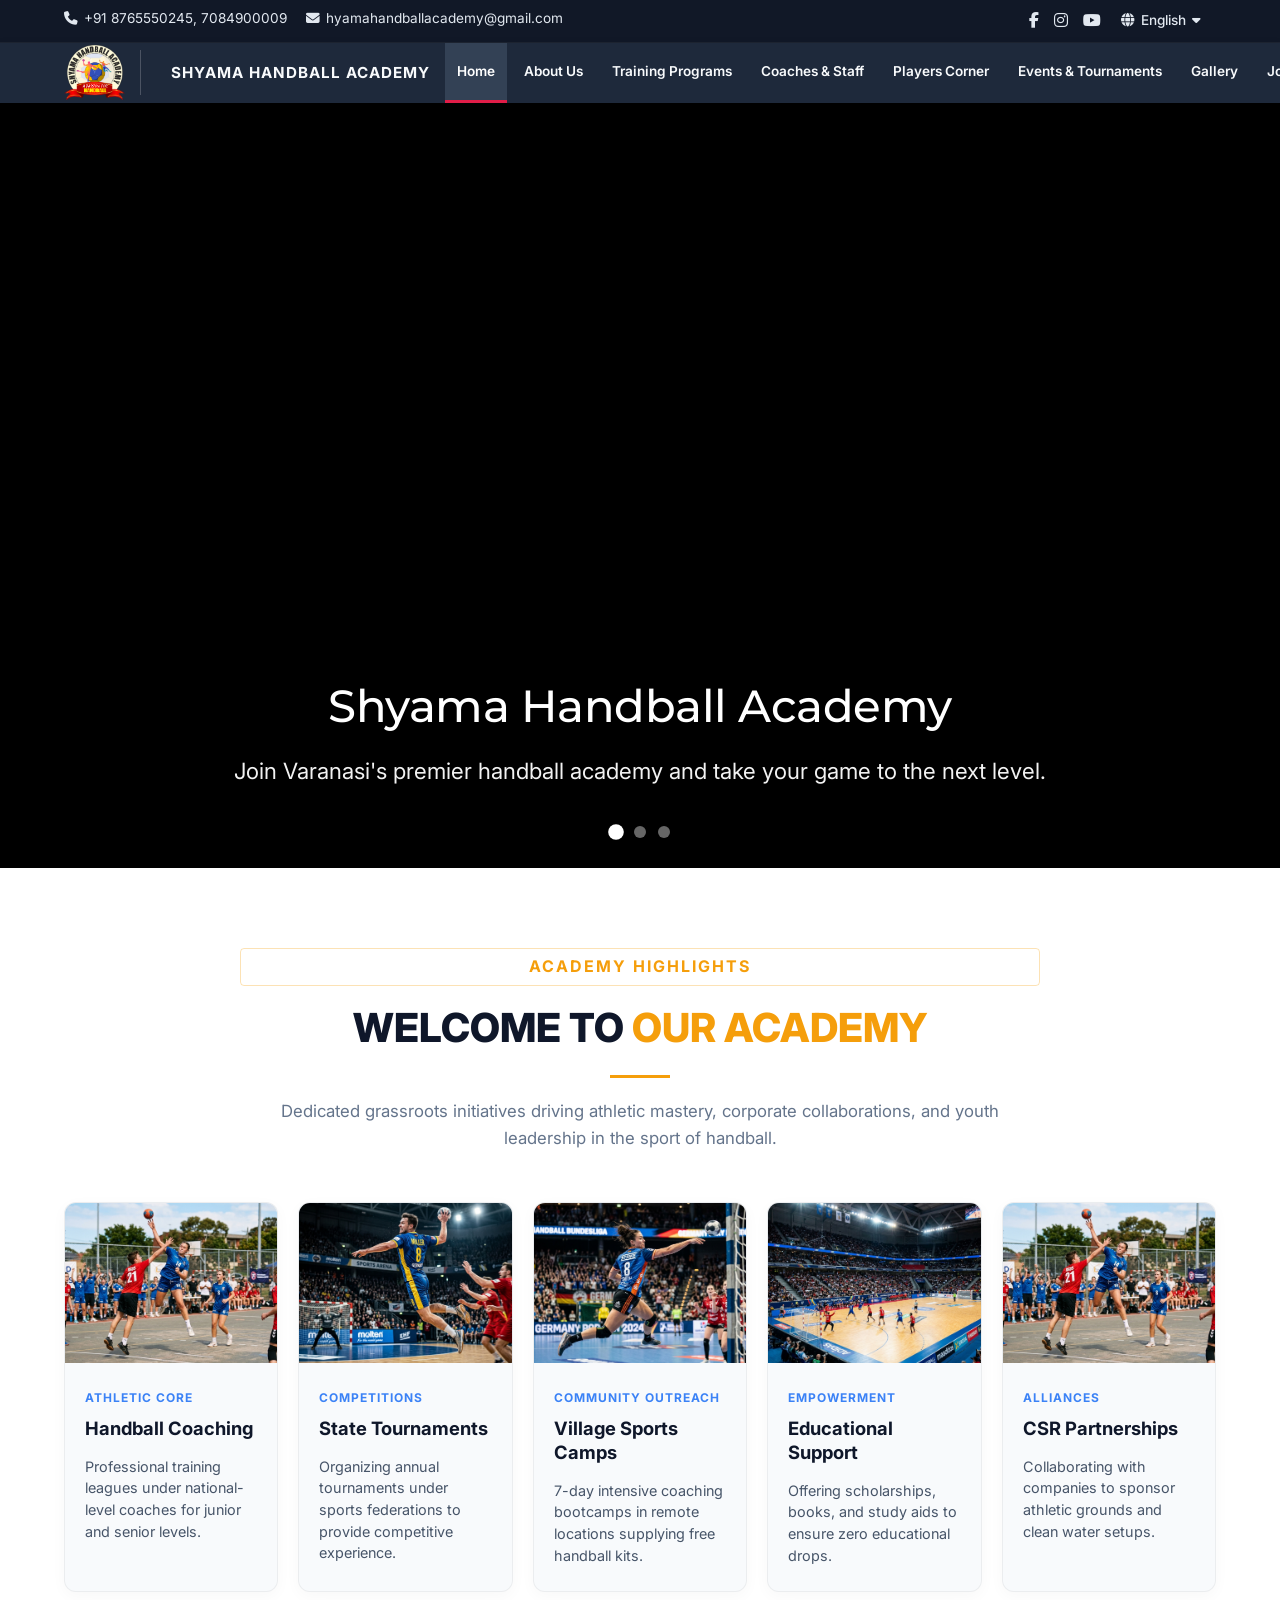
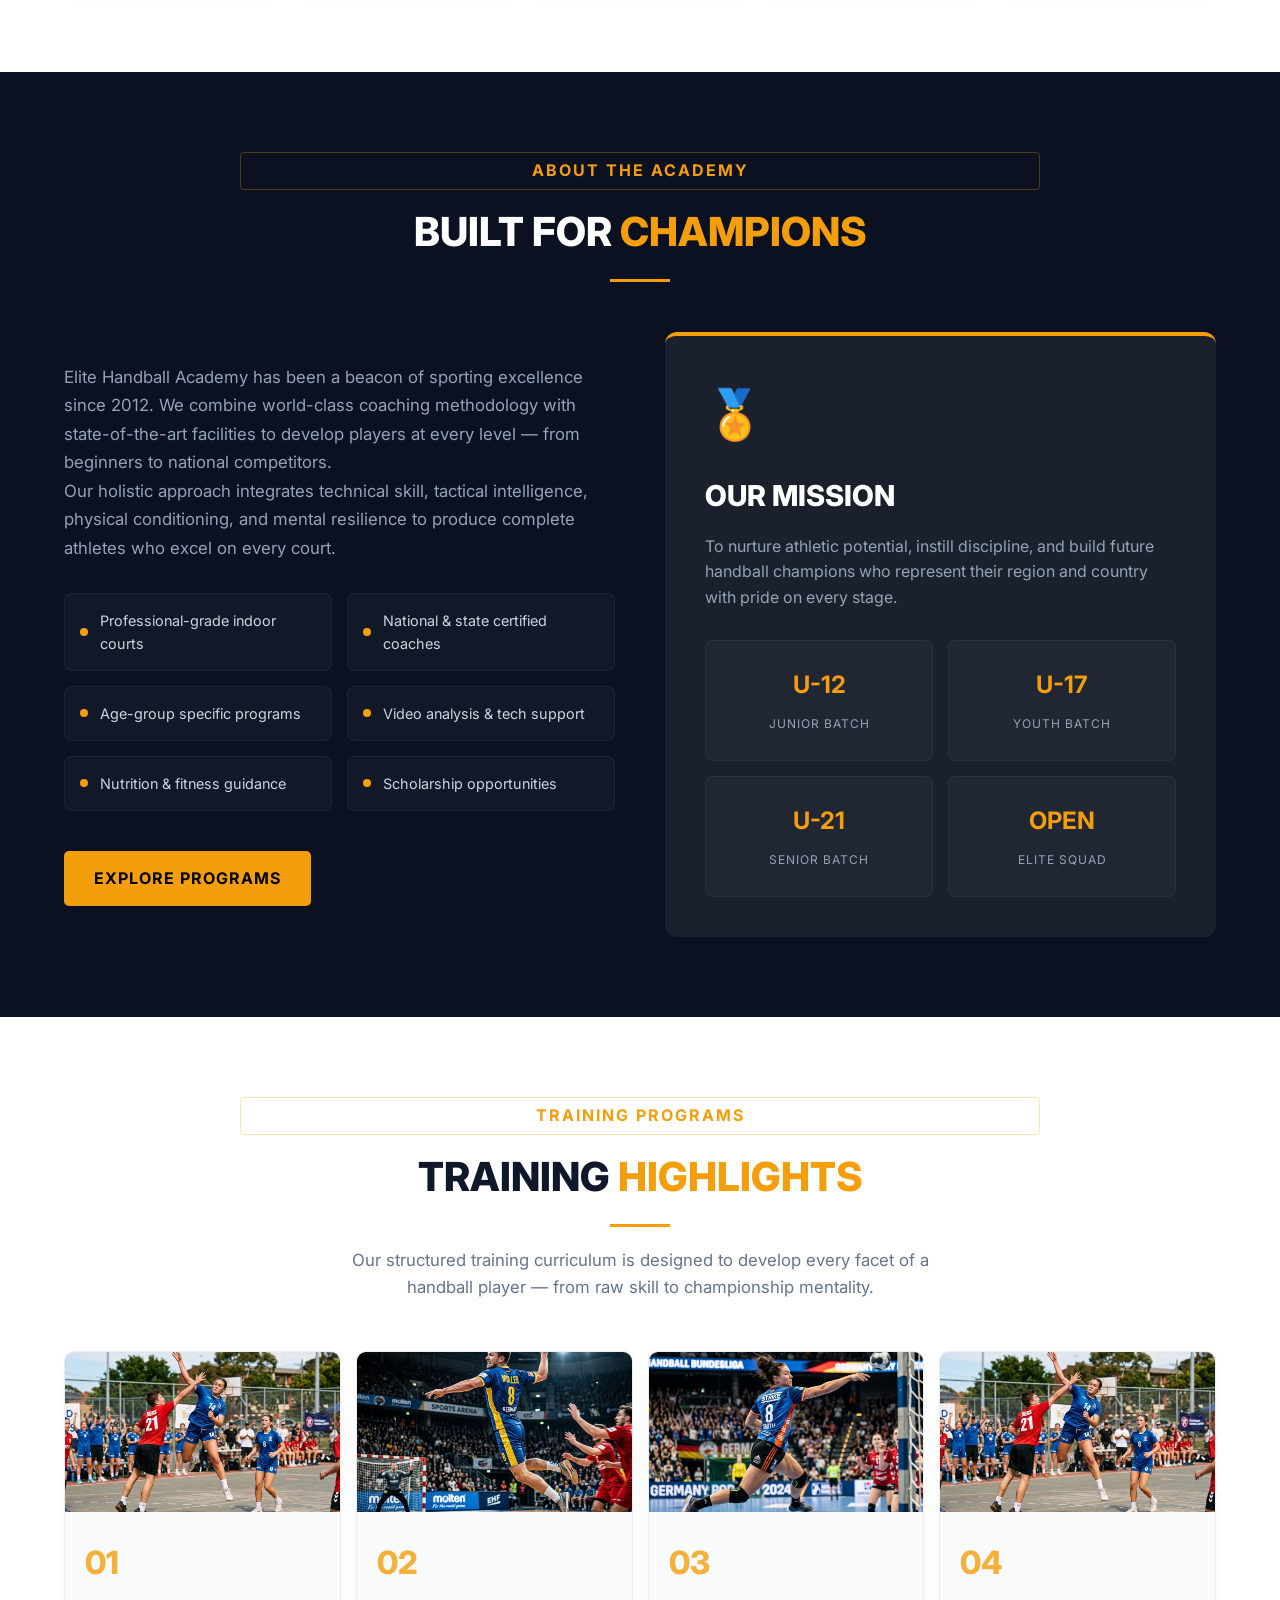
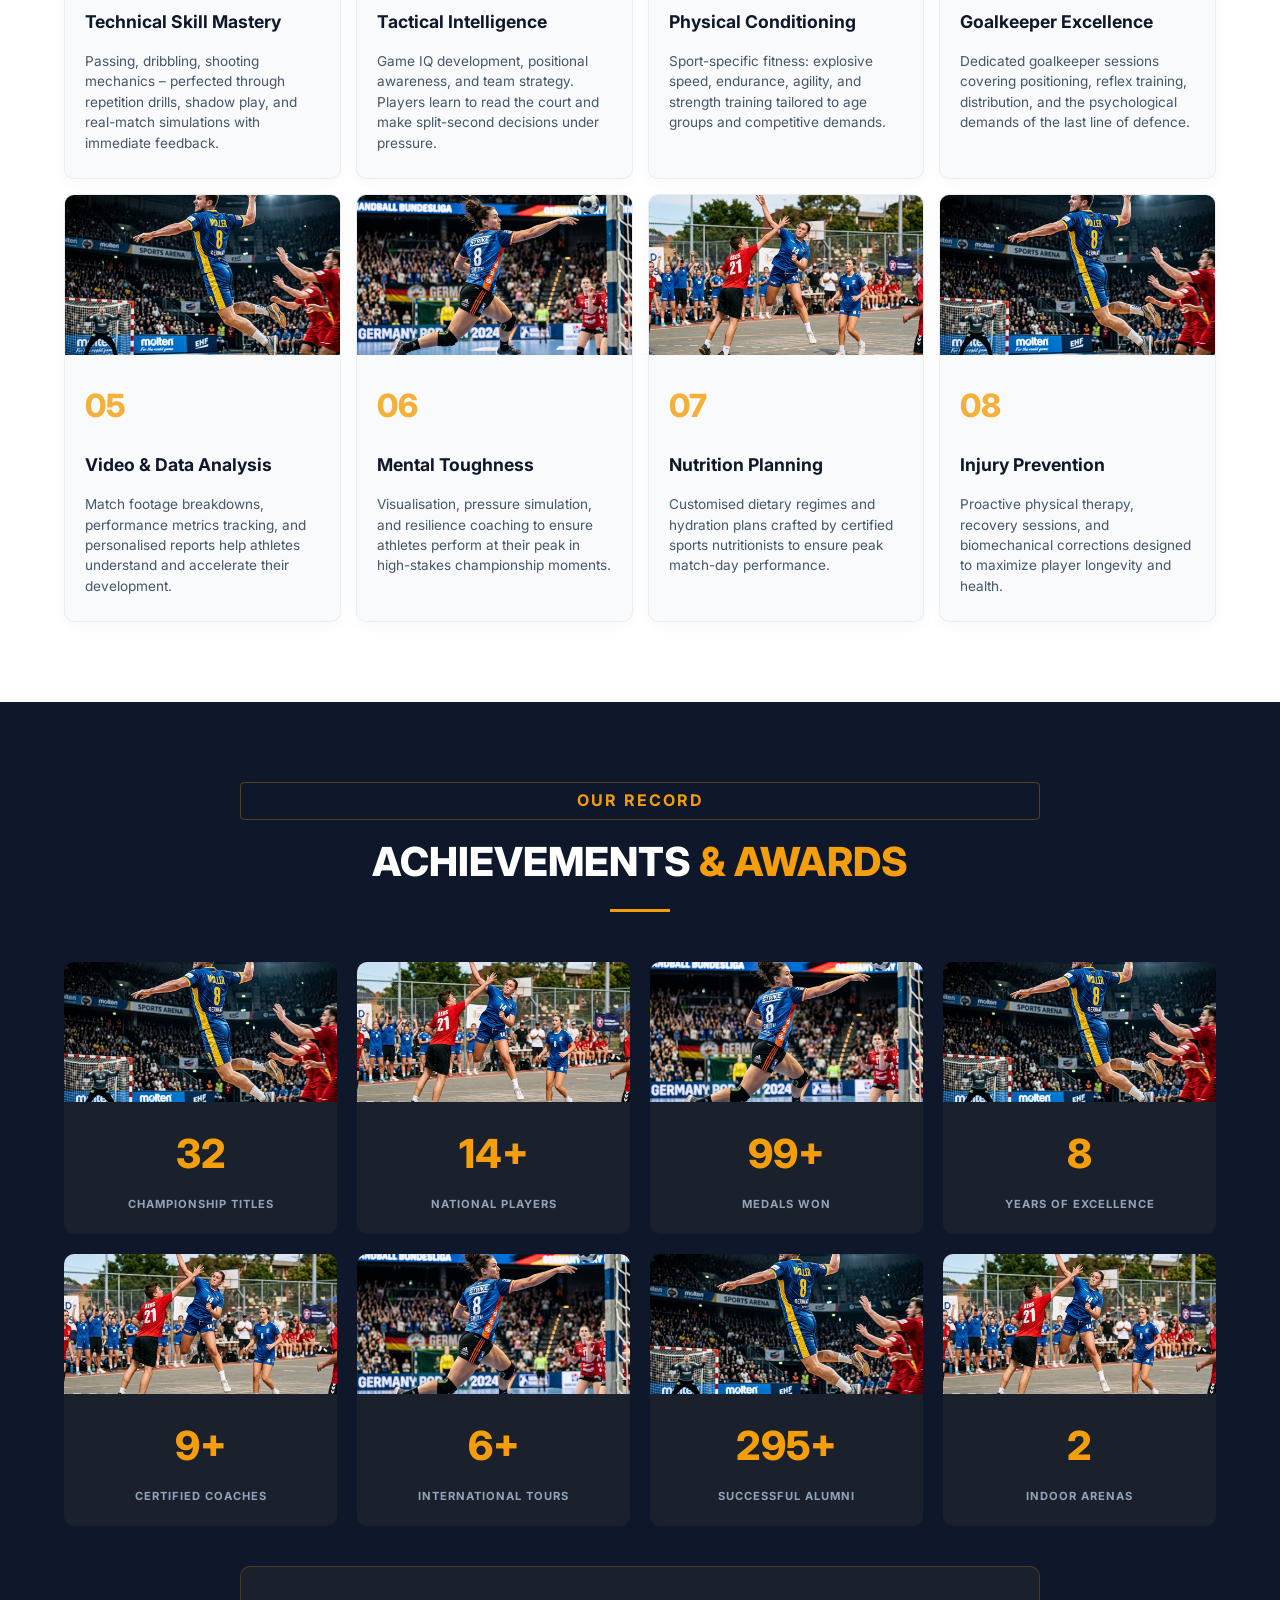
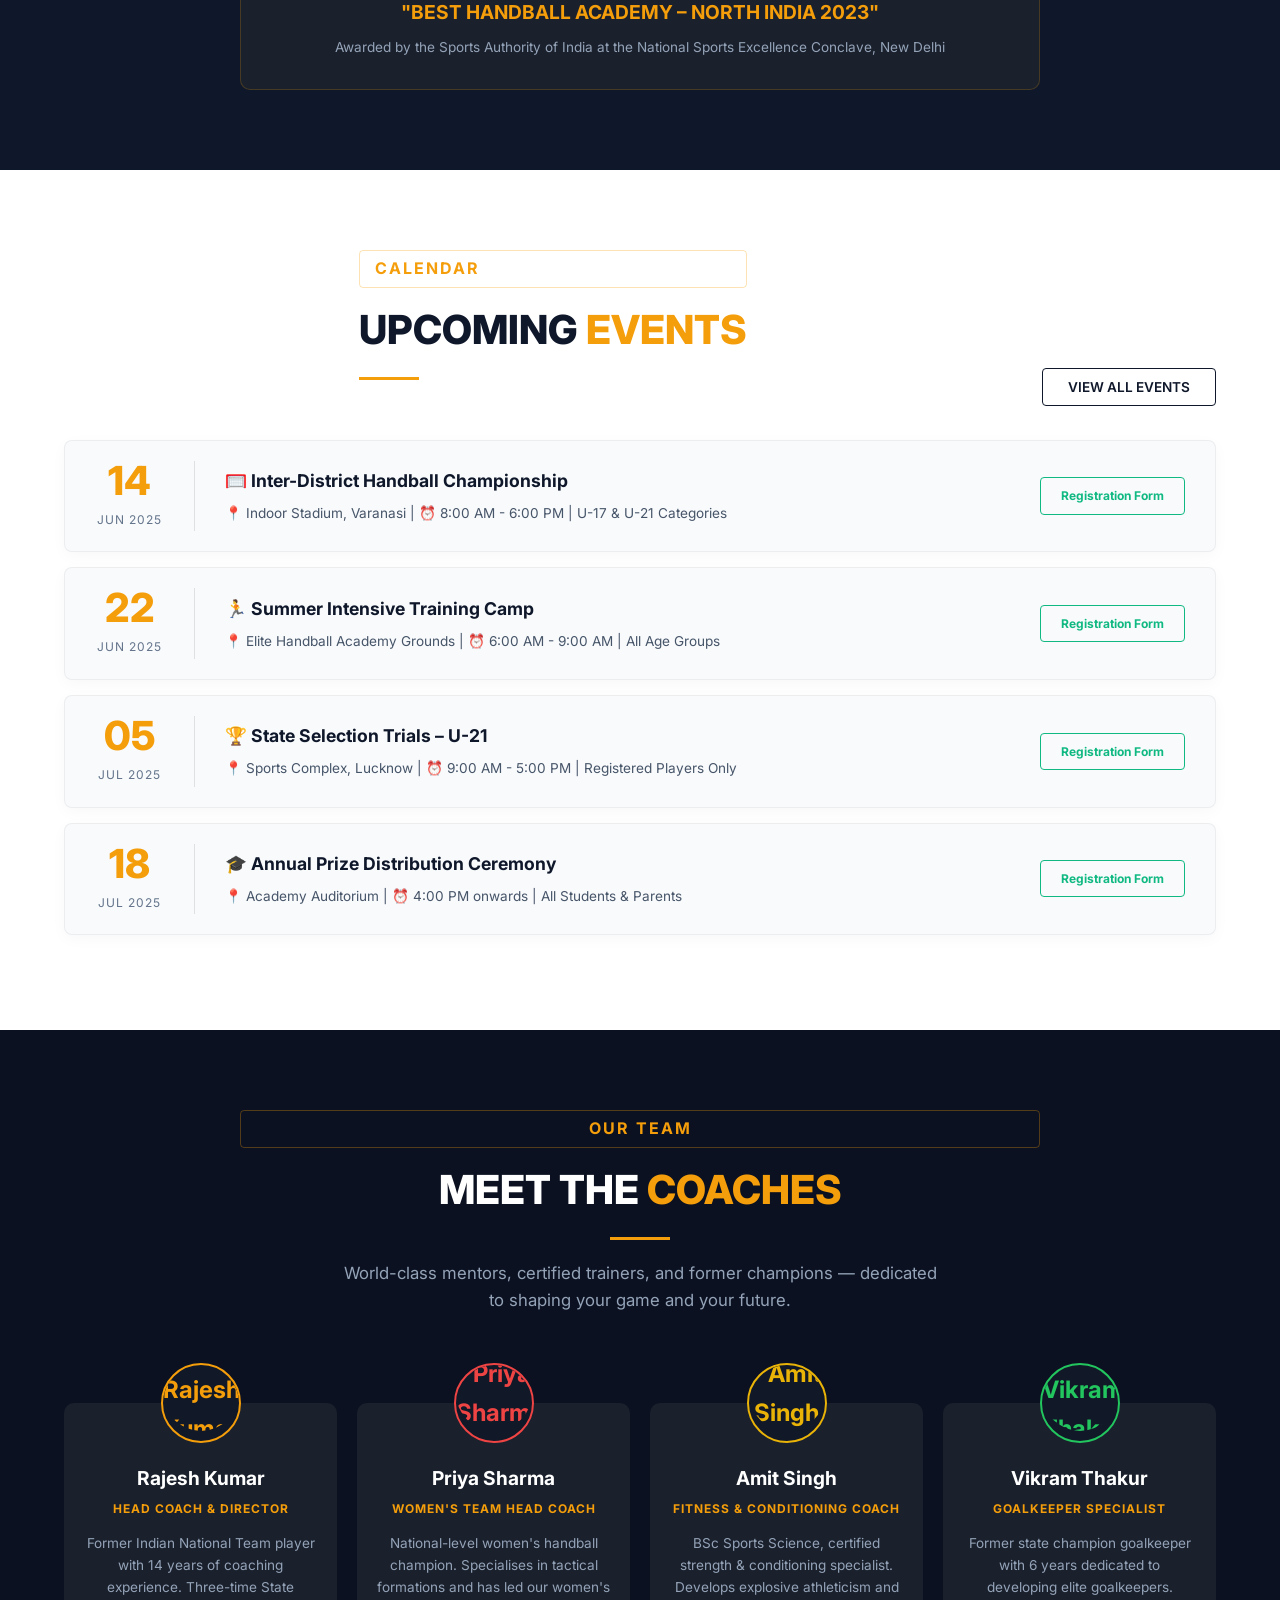
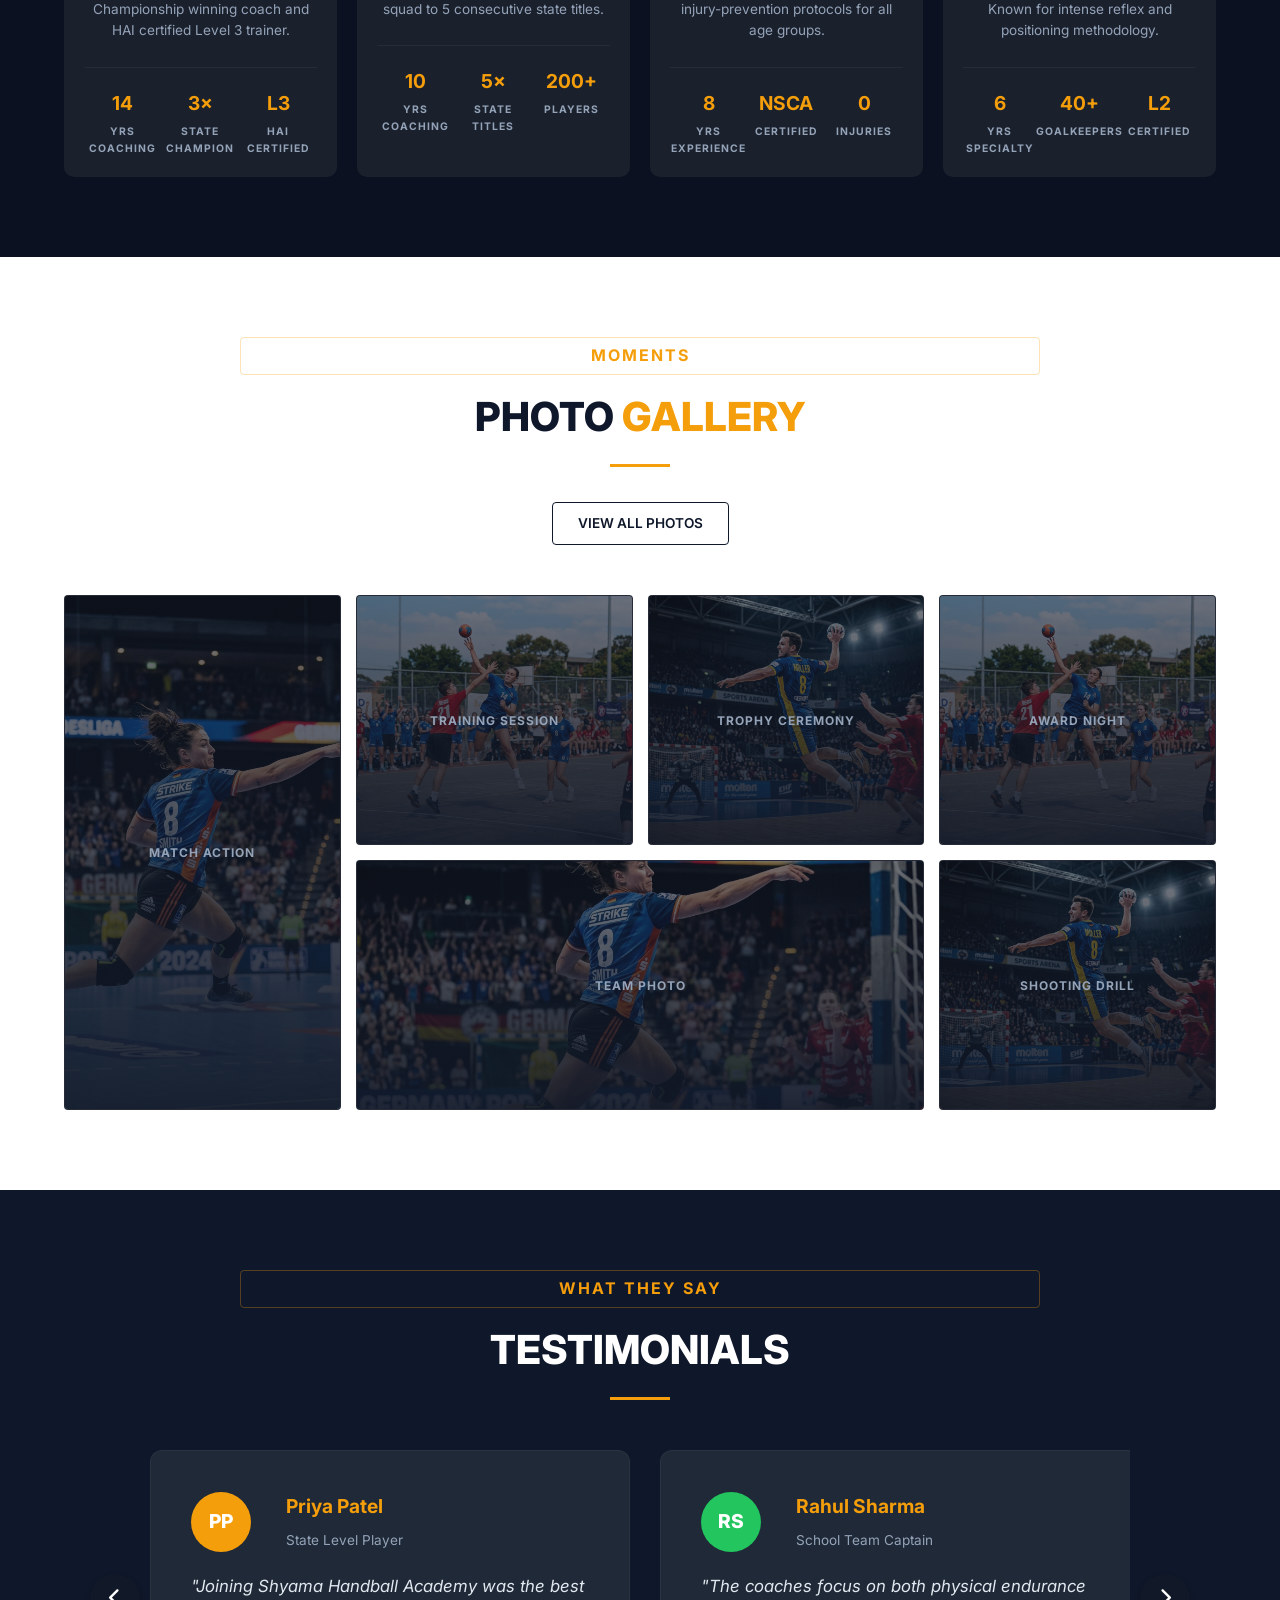
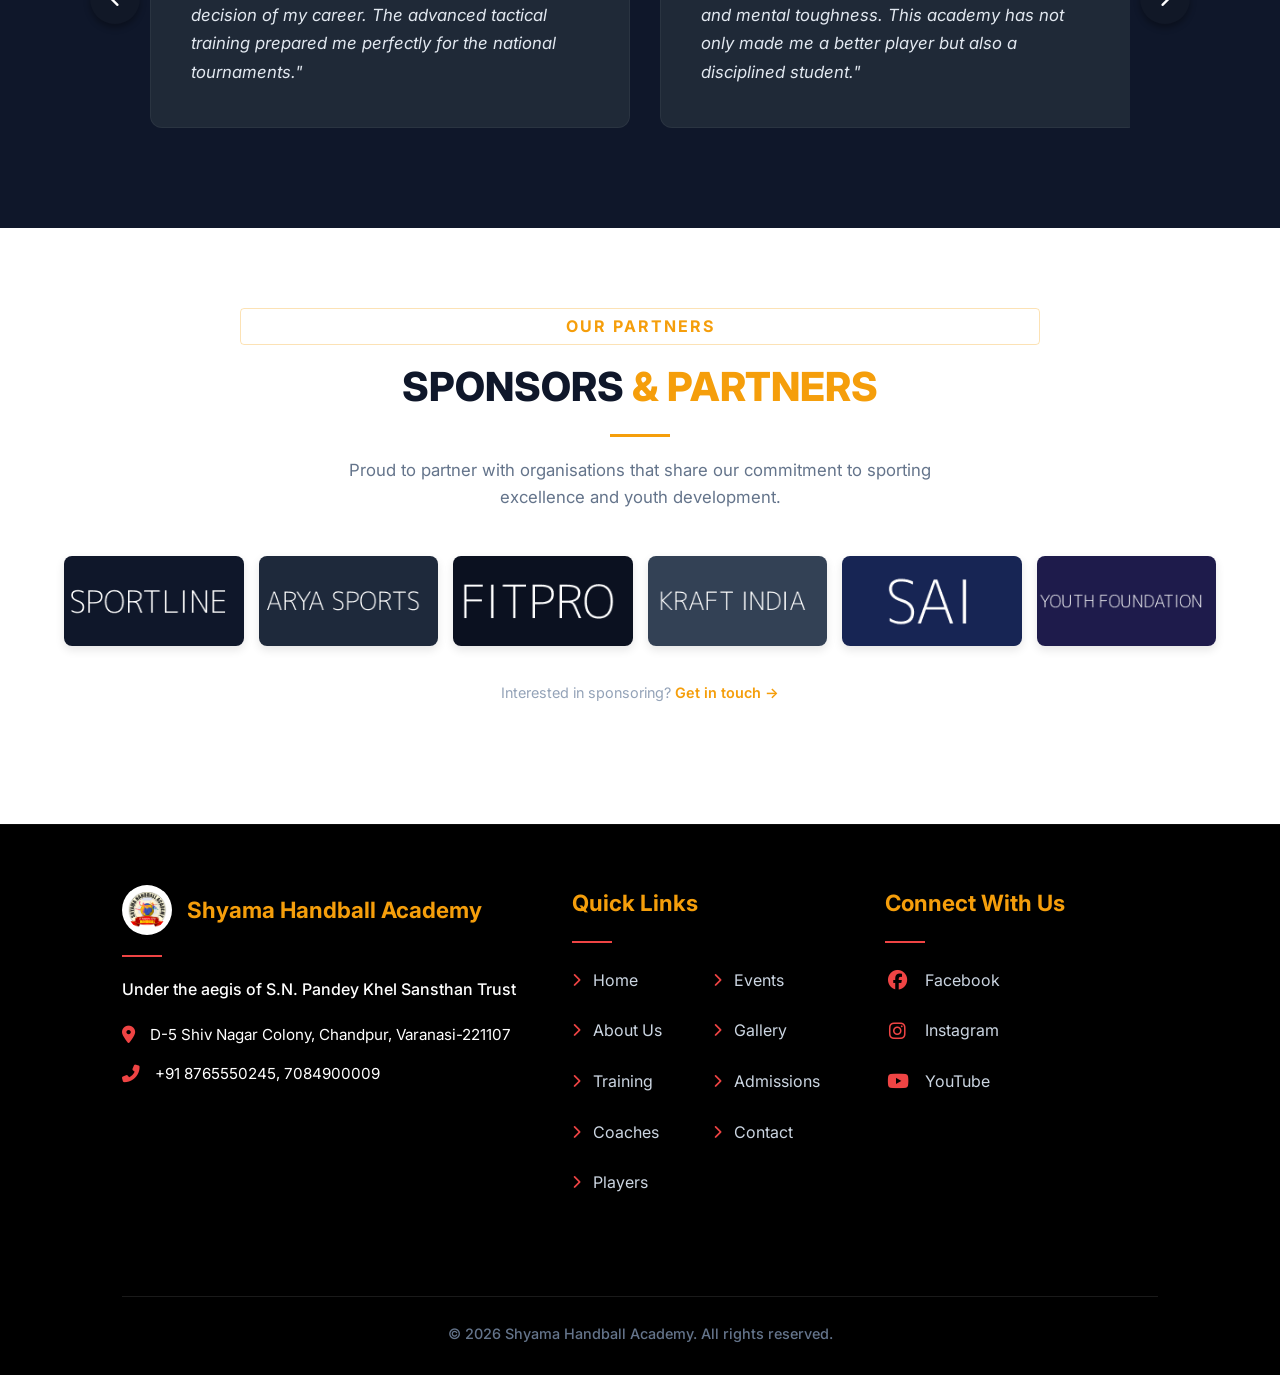
==== commit cb6af6db: "Update UI, logic and functionality" ====
--- a/index.html
+++ b/index.html
@@ -5,7 +5,7 @@
     <meta name="viewport" content="width=device-width, initial-scale=1.0">
     <title>Shyama Handball Academy | Home</title>
     <meta name="description" content="Welcome to Shyama Handball Academy, Varanasi. Join us for premium handball training, professional coaching, and state-of-the-art facilities.">
-    <link rel="stylesheet" href="css/style.css?v=2">
+    <link rel="stylesheet" href="css/style.css?v=5">
     <link rel="stylesheet" href="https://cdnjs.cloudflare.com/ajax/libs/font-awesome/6.4.0/css/all.min.css">
     <link rel="icon" type="image/x-icon" href="favicon.ico">
 </head>
@@ -13,33 +13,27 @@
     <!-- Preloader -->
     <div id="preloader"><div class="spinner"></div></div>
 
-    <!-- Top Bar for Contact Info -->
+    <!-- Top Bar -->
     <div class="top-bar">
         <div class="top-bar-left">
-            <span><i class="fas fa-map-marker-alt"></i> D-5 Shiv Nagar Colony, Chandpur, Varanasi</span>
-        </div>
-        <div class="top-bar-right">
             <span><i class="fas fa-phone"></i> +91 8765550245, 7084900009</span>
             <span><i class="fas fa-envelope"></i> hyamahandballacademy@gmail.com</span>
         </div>
+        <div class="top-bar-right">
+            <a href="https://facebook.com" target="_blank"><i class="fab fa-facebook-f"></i></a>
+            <a href="https://instagram.com" target="_blank"><i class="fab fa-instagram"></i></a>
+            <a href="https://youtube.com" target="_blank"><i class="fab fa-youtube"></i></a>
+            <span class="language-selector"><i class="fas fa-globe"></i> English <i class="fas fa-caret-down"></i></span>
+        </div>
     </div>
-
-    <!-- Header Section -->
-    <header class="top-header">
-        <div class="logo-left">
-            <img src="Shyama Handball Academy.png" alt="Shyama Handball Academy Logo">
-        </div>
-        <div class="header-center">
-            <h1>Shyama Handball Academy</h1>
-            <p>Under the aegis of : S.N. Pandey Khel Sansthan Trust</p>
-        </div>
-        <div class="logo-right">
-            <img src="SN Pandey Handball Khel Sansthan Logo (1).png" alt="S.N. Pandey Trust Logo">
-        </div>
-    </header>
 
     <!-- Navigation -->
     <nav class="navbar">
+        <div class="nav-logos">
+            <img src="Shyama Handball Academy.png" alt="Shyama Handball Academy Logo" class="logo-1">
+            <div class="vertical-divider"></div>
+            <span class="academy-name-text" style="color: #f8fafc; font-weight: 700; font-size: 0.95rem; text-transform: uppercase; letter-spacing: 1px; padding: 0 15px; white-space: nowrap; display: inline-block;">Shyama Handball Academy</span>
+        </div>
         <ul class="nav-links">
             <li><a href="index.html" class="active">Home</a></li>
             <li><a href="about.html">About Us</a></li>
@@ -53,271 +47,813 @@
         </ul>
     </nav>
 
-    <!-- Hero Banner -->
-    <section class="hero">
+    <!-- Hero Banner Slider -->
+    <section class="hero-slider-section">
+        <div class="hero-slider-container">
+            <!-- Slide 1 -->
+            <div class="hero-slide active">
+                <video autoplay muted loop playsinline class="hero-video">
+                    <source src="assets/Videos/Hero Video.mp4" type="video/mp4">
+                </video>
+            </div>
+            <!-- Slide 2 -->
+            <div class="hero-slide">
+                <video autoplay muted loop playsinline class="hero-video">
+                    <source src="assets/Videos/Hero Video.mp4" type="video/mp4">
+                </video>
+            </div>
+            <!-- Slide 3 -->
+            <div class="hero-slide">
+                <video autoplay muted loop playsinline class="hero-video">
+                    <source src="assets/Videos/Hero Video.mp4" type="video/mp4">
+                </video>
+            </div>
+        </div>
+
+        <!-- Static Overlay & Content -->
+        <div class="hero-overlay"></div>
         <div class="hero-content">
-            <h2>Passion for Handball. Excellence in Training.</h2>
+            <h1>Shyama Handball Academy</h1>
             <p>Join Varanasi's premier handball academy and take your game to the next level.</p>
-            <a href="join.html" class="btn">Join Now</a>
-        </div>
-    </section>
-
-    <!-- Academy Introduction -->
-    <section class="section about-intro">
-        <h2 class="section-title">Welcome to Our Academy</h2>
-        <div style="text-align: center; max-width: 800px; margin: 0 auto;">
-            <p>At Shyama Handball Academy, we are dedicated to fostering talent, discipline, and sportsmanship. Guided by experienced professionals, we provide top-tier facilities and a competitive environment to help athletes reach their full potential in handball.</p>
-        </div>
-    </section>
-
-    <!-- Training Highlights -->
-    <section class="section">
-        <h2 class="section-title">Training Highlights</h2>
-        <div class="grid-3">
-            <div class="card">
-                <div class="card-image-container">
-                    <img src="assets/training_1.png" alt="Beginner Programs" class="card-img">
-                </div>
-                <h3>Beginner Programs</h3>
-                <p>Learn the fundamentals of handball with specialized youth programs.</p>
-            </div>
-            <div class="card">
-                <div class="card-image-container">
-                    <img src="assets/training_2.png" alt="Advanced Conditioning" class="card-img">
-                </div>
-                <h3>Advanced Conditioning</h3>
-                <p>Intensive fitness and tactical training for competitive players.</p>
-            </div>
-            <div class="card">
-                <div class="card-image-container">
-                    <img src="assets/training_1.png" alt="Tournament Prep" class="card-img">
-                </div>
-                <h3>Tournament Prep</h3>
-                <p>Strategic preparation and match practice for state and national events.</p>
-            </div>
-        </div>
-    </section>
-
-    <!-- Achievements & Awards -->
-    <section class="section" style="background-color: var(--white);">
-        <h2 class="section-title">Achievements & Awards</h2>
-        <div class="grid-3">
-            <div class="card">
-                <div class="card-image-container">
-                    <img src="assets/training_2.png" alt="State Champions" class="card-img">
-                </div>
-                <h3>State Champions</h3>
-                <p>Winners of the 2025 Uttar Pradesh State Handball Championship (U-19 Boys).</p>
-            </div>
-            <div class="card">
-                <div class="card-image-container">
-                    <img src="assets/training_1.png" alt="Best Academy" class="card-img">
-                </div>
-                <h3>Best Academy</h3>
-                <p>Awarded "Best Sports Academy in Varanasi" by the District Sports Association.</p>
-            </div>
-            <div class="card">
-                <div class="card-image-container">
-                    <img src="assets/training_2.png" alt="National Players" class="card-img">
-                </div>
-                <h3>National Players</h3>
-                <p>Proudly produced 5 national-level players who represented the state team.</p>
-            </div>
-        </div>
-    </section>
-
-    <!-- Upcoming Events -->
-    <section class="section">
-        <h2 class="section-title">Upcoming Events</h2>
-        <div style="max-width: 800px; margin: 0 auto;">
-            <div class="card" style="display: flex; align-items: center; justify-content: space-between; margin-bottom: 15px; padding: 20px;">
-                <div style="text-align: left;">
-                    <h3 style="margin-bottom: 5px;">Summer Training Camp</h3>
-                    <p style="color: #64748b;"><i class="far fa-calendar-alt"></i> Starts June 1, 2026</p>
-                </div>
-                <a href="join.html" class="btn" style="padding: 8px 20px; font-size: 0.9rem;">Register</a>
-            </div>
-            <div class="card" style="display: flex; align-items: center; justify-content: space-between; padding: 20px;">
-                <div style="text-align: left;">
-                    <h3 style="margin-bottom: 5px;">Inter-Academy Tournament</h3>
-                    <p style="color: #64748b;"><i class="far fa-calendar-alt"></i> August 15-20, 2026</p>
-                </div>
-                <a href="events.html" class="btn" style="padding: 8px 20px; font-size: 0.9rem;">Details</a>
-            </div>
-        </div>
-    </section>
-
-    <!-- Coaches Details -->
-    <section class="section" style="background-color: var(--light-bg);">
-        <h2 class="section-title">Meet Our Expert Coaches</h2>
-        <div class="grid-3">
-            <div class="coach-card">
-                <img src="https://ui-avatars.com/api/?name=Ajay+Pandey&background=0D8ABC&color=fff&size=150" alt="Head Coach" class="coach-img">
-                <h3>Ajay Pandey</h3>
-                <p class="role">Head Coach (Ex-National Player)</p>
-                <p>Over 15 years of experience in grooming young talents and building championship-winning teams.</p>
-            </div>
-            <div class="coach-card">
-                <img src="https://ui-avatars.com/api/?name=Vikram+Singh&background=1e293b&color=fff&size=150" alt="Tactical Coach" class="coach-img">
-                <h3>Vikram Singh</h3>
-                <p class="role">Tactical & Strategy Coach</p>
-                <p>Specializes in advanced game strategies, defensive formations, and match analysis.</p>
-            </div>
-            <div class="coach-card">
-                <img src="https://ui-avatars.com/api/?name=Neha+Sharma&background=dc2626&color=fff&size=150" alt="Fitness Coach" class="coach-img">
-                <h3>Neha Sharma</h3>
-                <p class="role">Strength & Conditioning</p>
-                <p>Ensures our athletes maintain peak physical fitness, agility, and injury prevention.</p>
-            </div>
-        </div>
-    </section>
-
-    <!-- Photo Gallery Slider -->
-    <section class="section">
-        <h2 class="section-title">Academy Gallery</h2>
-        <div class="carousel-wrapper">
-            <button class="carousel-btn left-btn"><i class="fas fa-chevron-left"></i></button>
-            <div class="slider-container">
-                <div class="gallery-item">
-                    <img src="assets/training_1.png" alt="Training Session">
-                    <div class="gallery-caption">Training Session</div>
-                </div>
-                <div class="gallery-item">
-                    <img src="assets/training_2.png" alt="Match Day">
-                    <div class="gallery-caption">Match Day</div>
-                </div>
-                <div class="gallery-item">
-                    <img src="assets/training_1.png" alt="Stadium View">
-                    <div class="gallery-caption">Stadium View</div>
-                </div>
-                <div class="gallery-item">
-                    <img src="assets/training_2.png" alt="Team Celebration">
-                    <div class="gallery-caption">Team Celebration</div>
-                </div>
-            </div>
-            <button class="carousel-btn right-btn"><i class="fas fa-chevron-right"></i></button>
-            <div class="carousel-dots"></div>
-        </div>
-    </section>
-
-    <!-- Testimonials -->
-    <section class="section" style="background-color: var(--primary-color); color: white;">
-        <h2 class="section-title" style="color: white;">What People Say</h2>
-        <div class="carousel-wrapper" style="padding: 0 40px;">
-            <button class="carousel-btn left-btn" style="left: -10px;"><i class="fas fa-chevron-left"></i></button>
-            <div class="slider-container" style="padding-bottom: 20px;">
+        </div>
+
+        <!-- Dots -->
+        <div class="hero-dots-container">
+            <span class="hero-dot active" data-index="0"></span>
+            <span class="hero-dot" data-index="1"></span>
+            <span class="hero-dot" data-index="2"></span>
+        </div>
+    </section>
+
+    <!-- Academy Introduction (Featured Programs Style) -->
+    <section class="section light-section">
+        <div class="center-header">
+            <span class="gold-subtitle-center">ACADEMY HIGHLIGHTS</span>
+            <h2 class="section-title-center">WELCOME TO <span class="gold-text">OUR ACADEMY</span></h2>
+            <div class="title-divider-gold-center"></div>
+            <p class="center-desc" style="max-width: 800px;">Dedicated grassroots initiatives driving athletic mastery, corporate collaborations, and youth leadership in the sport of handball.</p>
+        </div>
+        
+        <div class="grid-5 impact-grid">
+            <!-- Card 1 -->
+            <div class="impact-card">
+                <img src="assets/Images/training_1.png" alt="Handball Coaching">
+                <div class="impact-card-content">
+                    <span class="category">ATHLETIC CORE</span>
+                    <h3>Handball Coaching</h3>
+                    <p>Professional training leagues under national-level coaches for junior and senior levels.</p>
+                </div>
+            </div>
+            
+            <!-- Card 2 -->
+            <div class="impact-card">
+                <img src="assets/Images/training_2.png" alt="State Tournaments">
+                <div class="impact-card-content">
+                    <span class="category">COMPETITIONS</span>
+                    <h3>State Tournaments</h3>
+                    <p>Organizing annual tournaments under sports federations to provide competitive experience.</p>
+                </div>
+            </div>
+            
+            <!-- Card 3 -->
+            <div class="impact-card">
+                <img src="assets/Images/hero_handball.png" alt="Village Sports Camps">
+                <div class="impact-card-content">
+                    <span class="category">COMMUNITY OUTREACH</span>
+                    <h3>Village Sports Camps</h3>
+                    <p>7-day intensive coaching bootcamps in remote locations supplying free handball kits.</p>
+                </div>
+            </div>
+            
+            <!-- Card 4 -->
+            <div class="impact-card">
+                <img src="assets/Images/hero_banner_wide.png" alt="Educational Support">
+                <div class="impact-card-content">
+                    <span class="category">EMPOWERMENT</span>
+                    <h3>Educational Support</h3>
+                    <p>Offering scholarships, books, and study aids to ensure zero educational drops.</p>
+                </div>
+            </div>
+            
+            <!-- Card 5 -->
+            <div class="impact-card">
+                <img src="assets/Images/training_1.png" alt="CSR Partnerships">
+                <div class="impact-card-content">
+                    <span class="category">ALLIANCES</span>
+                    <h3>CSR Partnerships</h3>
+                    <p>Collaborating with companies to sponsor athletic grounds and clean water setups.</p>
+                </div>
+            </div>
+        </div>
+    </section>
+
+    <!-- Section 1: About the Academy (Built for Champions) -->
+    <section class="section dark-section">
+        <div class="center-header">
+            <span class="gold-subtitle-center">ABOUT THE ACADEMY</span>
+            <h2 class="section-title-center">BUILT FOR <span class="gold-text">CHAMPIONS</span></h2>
+            <div class="title-divider-gold-center"></div>
+        </div>
+        <div class="grid-2-col">
+            <!-- Left Side -->
+            <div class="about-left">
+                
+                <p class="dark-section-desc">
+                    Elite Handball Academy has been a beacon of sporting excellence since 2012. We combine world-class coaching methodology with state-of-the-art facilities to develop players at every level — from beginners to national competitors.
+                </p>
+                <p class="dark-section-desc" style="margin-bottom: 30px;">
+                    Our holistic approach integrates technical skill, tactical intelligence, physical conditioning, and mental resilience to produce complete athletes who excel on every court.
+                </p>
+                
+                <div class="feature-list-grid">
+                    <div class="feature-item"><span class="gold-dot"></span> Professional-grade indoor courts</div>
+                    <div class="feature-item"><span class="gold-dot"></span> National & state certified coaches</div>
+                    <div class="feature-item"><span class="gold-dot"></span> Age-group specific programs</div>
+                    <div class="feature-item"><span class="gold-dot"></span> Video analysis & tech support</div>
+                    <div class="feature-item"><span class="gold-dot"></span> Nutrition & fitness guidance</div>
+                    <div class="feature-item"><span class="gold-dot"></span> Scholarship opportunities</div>
+                </div>
+                
+                <a href="training.html" class="btn-gold">EXPLORE PROGRAMS</a>
+            </div>
+            
+            <!-- Right Side -->
+            <div class="about-right">
+                <div class="mission-card">
+                    <div class="mission-header">
+                        <div class="medal-icon">🏅</div>
+                        <h3>OUR MISSION</h3>
+                        <p>To nurture athletic potential, instill discipline, and build future handball champions who represent their region and country with pride on every stage.</p>
+                    </div>
+                    
+                    <div class="batch-grid">
+                        <div class="batch-card">
+                            <h4>U-12</h4>
+                            <span>JUNIOR BATCH</span>
+                        </div>
+                        <div class="batch-card">
+                            <h4>U-17</h4>
+                            <span>YOUTH BATCH</span>
+                        </div>
+                        <div class="batch-card">
+                            <h4>U-21</h4>
+                            <span>SENIOR BATCH</span>
+                        </div>
+                        <div class="batch-card">
+                            <h4>OPEN</h4>
+                            <span>ELITE SQUAD</span>
+                        </div>
+                    </div>
+                </div>
+            </div>
+        </div>
+    </section>
+
+    <!-- Section 2: Training Highlights -->
+    <section class="section light-section">
+        <div class="center-header">
+            <span class="gold-subtitle-center">TRAINING PROGRAMS</span>
+            <h2 class="section-title-center">TRAINING <span class="gold-text">HIGHLIGHTS</span></h2>
+            <div class="title-divider-gold-center"></div>
+            <p class="center-desc">Our structured training curriculum is designed to develop every facet of a handball player — from raw skill to championship mentality.</p>
+        </div>
+        
+        <div class="grid-6">
+            <div class="highlight-card">
+                <div class="highlight-img-container">
+                    <img src="assets/Images/training_1.png" alt="Skill Mastery" class="highlight-img">
+                </div>
+                <div class="highlight-content">
+                    <div class="card-number">01</div>
+                    <h4>Technical Skill Mastery</h4>
+                    <p>Passing, dribbling, shooting mechanics – perfected through repetition drills, shadow play, and real-match simulations with immediate feedback.</p>
+                </div>
+            </div>
+            <div class="highlight-card">
+                <div class="highlight-img-container">
+                    <img src="assets/Images/training_2.png" alt="Tactical Intelligence" class="highlight-img">
+                </div>
+                <div class="highlight-content">
+                    <div class="card-number">02</div>
+                    <h4>Tactical Intelligence</h4>
+                    <p>Game IQ development, positional awareness, and team strategy. Players learn to read the court and make split-second decisions under pressure.</p>
+                </div>
+            </div>
+            <div class="highlight-card">
+                <div class="highlight-img-container">
+                    <img src="assets/Images/hero_handball.png" alt="Physical Conditioning" class="highlight-img">
+                </div>
+                <div class="highlight-content">
+                    <div class="card-number">03</div>
+                    <h4>Physical Conditioning</h4>
+                    <p>Sport-specific fitness: explosive speed, endurance, agility, and strength training tailored to age groups and competitive demands.</p>
+                </div>
+            </div>
+            <div class="highlight-card">
+                <div class="highlight-img-container">
+                    <img src="assets/Images/training_1.png" alt="Goalkeeper Excellence" class="highlight-img">
+                </div>
+                <div class="highlight-content">
+                    <div class="card-number">04</div>
+                    <h4>Goalkeeper Excellence</h4>
+                    <p>Dedicated goalkeeper sessions covering positioning, reflex training, distribution, and the psychological demands of the last line of defence.</p>
+                </div>
+            </div>
+            <div class="highlight-card">
+                <div class="highlight-img-container">
+                    <img src="assets/Images/training_2.png" alt="Video Data Analysis" class="highlight-img">
+                </div>
+                <div class="highlight-content">
+                    <div class="card-number">05</div>
+                    <h4>Video & Data Analysis</h4>
+                    <p>Match footage breakdowns, performance metrics tracking, and personalised reports help athletes understand and accelerate their development.</p>
+                </div>
+            </div>
+            <div class="highlight-card">
+                <div class="highlight-img-container">
+                    <img src="assets/Images/hero_handball.png" alt="Mental Toughness" class="highlight-img">
+                </div>
+                <div class="highlight-content">
+                    <div class="card-number">06</div>
+                    <h4>Mental Toughness</h4>
+                    <p>Visualisation, pressure simulation, and resilience coaching to ensure athletes perform at their peak in high-stakes championship moments.</p>
+                </div>
+            </div>
+            <div class="highlight-card">
+                <div class="highlight-img-container">
+                    <img src="assets/Images/training_1.png" alt="Nutrition Planning" class="highlight-img">
+                </div>
+                <div class="highlight-content">
+                    <div class="card-number">07</div>
+                    <h4>Nutrition Planning</h4>
+                    <p>Customised dietary regimes and hydration plans crafted by certified sports nutritionists to ensure peak match-day performance.</p>
+                </div>
+            </div>
+            <div class="highlight-card">
+                <div class="highlight-img-container">
+                    <img src="assets/Images/training_2.png" alt="Injury Prevention" class="highlight-img">
+                </div>
+                <div class="highlight-content">
+                    <div class="card-number">08</div>
+                    <h4>Injury Prevention</h4>
+                    <p>Proactive physical therapy, recovery sessions, and biomechanical corrections designed to maximize player longevity and health.</p>
+                </div>
+            </div>
+        </div>
+    </section>
+
+    <!-- Section 3: Achievements & Awards -->
+    <section class="section dark-section-alt">
+        <div class="center-header">
+            <span class="gold-subtitle-center">OUR RECORD</span>
+            <h2 class="section-title-center">ACHIEVEMENTS <span class="gold-text">& AWARDS</span></h2>
+            <div class="title-divider-gold-center"></div>
+        </div>
+        <div class="grid-4 stat-grid">
+            <div class="stat-card">
+                <div class="stat-img-container">
+                    <img src="assets/Images/training_2.png" alt="Titles" class="stat-img">
+                </div>
+                <div class="stat-content">
+                    <h3>48</h3>
+                    <p>CHAMPIONSHIP TITLES</p>
+                </div>
+            </div>
+            <div class="stat-card">
+                <div class="stat-img-container">
+                    <img src="assets/Images/training_1.png" alt="Players" class="stat-img">
+                </div>
+                <div class="stat-content">
+                    <h3>20+</h3>
+                    <p>NATIONAL PLAYERS</p>
+                </div>
+            </div>
+            <div class="stat-card">
+                <div class="stat-img-container">
+                    <img src="assets/Images/hero_handball.png" alt="Medals" class="stat-img">
+                </div>
+                <div class="stat-content">
+                    <h3>150+</h3>
+                    <p>MEDALS WON</p>
+                </div>
+            </div>
+            <div class="stat-card">
+                <div class="stat-img-container">
+                    <img src="assets/Images/training_2.png" alt="Years" class="stat-img">
+                </div>
+                <div class="stat-content">
+                    <h3>12</h3>
+                    <p>YEARS OF EXCELLENCE</p>
+                </div>
+            </div>
+            <div class="stat-card">
+                <div class="stat-img-container">
+                    <img src="assets/Images/training_1.png" alt="Coaches" class="stat-img">
+                </div>
+                <div class="stat-content">
+                    <h3>15+</h3>
+                    <p>CERTIFIED COACHES</p>
+                </div>
+            </div>
+            <div class="stat-card">
+                <div class="stat-img-container">
+                    <img src="assets/Images/hero_handball.png" alt="Tours" class="stat-img">
+                </div>
+                <div class="stat-content">
+                    <h3>10+</h3>
+                    <p>INTERNATIONAL TOURS</p>
+                </div>
+            </div>
+            <div class="stat-card">
+                <div class="stat-img-container">
+                    <img src="assets/Images/training_2.png" alt="Alumni" class="stat-img">
+                </div>
+                <div class="stat-content">
+                    <h3>500+</h3>
+                    <p>SUCCESSFUL ALUMNI</p>
+                </div>
+            </div>
+            <div class="stat-card">
+                <div class="stat-img-container">
+                    <img src="assets/Images/training_1.png" alt="Facilities" class="stat-img">
+                </div>
+                <div class="stat-content">
+                    <h3>3</h3>
+                    <p>INDOOR ARENAS</p>
+                </div>
+            </div>
+        </div>
+        <div class="award-highlight">
+            <h3>"BEST HANDBALL ACADEMY – NORTH INDIA 2023"</h3>
+            <p>Awarded by the Sports Authority of India at the National Sports Excellence Conclave, New Delhi</p>
+        </div>
+    </section>
+
+    <!-- Section 4: Upcoming Events -->
+    <section class="section light-section">
+        <div class="gallery-header-container">
+            <div class="center-header" style="text-align: left; margin-bottom: 0;">
+                <span class="gold-subtitle-center" style="text-align: left;">CALENDAR</span>
+                <h2 class="section-title-center">UPCOMING <span class="gold-text">EVENTS</span></h2>
+                <div class="title-divider-gold-center" style="margin: 0 0 20px 0;"></div>
+            </div>
+            <div>
+                <a href="events.html" class="btn-outline-white" style="color: #0f172a; border-color: #0f172a;">VIEW ALL EVENTS</a>
+            </div>
+        </div>
+        
+        <div class="events-list">
+            <!-- Event 1 -->
+            <div class="event-row">
+                <div class="event-date">
+                    <span class="date-num text-gold">14</span>
+                    <span class="date-month">JUN 2025</span>
+                </div>
+                <div class="event-details">
+                    <h4>🥅 Inter-District Handball Championship</h4>
+                    <p>📍 Indoor Stadium, Varanasi | ⏰ 8:00 AM - 6:00 PM | U-17 & U-21 Categories</p>
+                </div>
+                <div class="event-status">
+                    <a href="join.html" class="status-tag tag-green-outline" style="text-decoration: none; display: inline-block; padding: 8px 20px; font-weight: 700;">Registration Form</a>
+                </div>
+            </div>
+            
+            <!-- Event 2 -->
+            <div class="event-row">
+                <div class="event-date">
+                    <span class="date-num text-gold">22</span>
+                    <span class="date-month">JUN 2025</span>
+                </div>
+                <div class="event-details">
+                    <h4>🏃 Summer Intensive Training Camp</h4>
+                    <p>📍 Elite Handball Academy Grounds | ⏰ 6:00 AM - 9:00 AM | All Age Groups</p>
+                </div>
+                <div class="event-status">
+                    <a href="join.html" class="status-tag tag-green-outline" style="text-decoration: none; display: inline-block; padding: 8px 20px; font-weight: 700;">Registration Form</a>
+                </div>
+            </div>
+            
+            <!-- Event 3 -->
+            <div class="event-row">
+                <div class="event-date">
+                    <span class="date-num text-gold">05</span>
+                    <span class="date-month">JUL 2025</span>
+                </div>
+                <div class="event-details">
+                    <h4>🏆 State Selection Trials – U-21</h4>
+                    <p>📍 Sports Complex, Lucknow | ⏰ 9:00 AM - 5:00 PM | Registered Players Only</p>
+                </div>
+                <div class="event-status">
+                    <a href="join.html" class="status-tag tag-green-outline" style="text-decoration: none; display: inline-block; padding: 8px 20px; font-weight: 700;">Registration Form</a>
+                </div>
+            </div>
+            
+            <!-- Event 4 -->
+            <div class="event-row">
+                <div class="event-date">
+                    <span class="date-num text-gold">18</span>
+                    <span class="date-month">JUL 2025</span>
+                </div>
+                <div class="event-details">
+                    <h4>🎓 Annual Prize Distribution Ceremony</h4>
+                    <p>📍 Academy Auditorium | ⏰ 4:00 PM onwards | All Students & Parents</p>
+                </div>
+                <div class="event-status">
+                    <a href="join.html" class="status-tag tag-green-outline" style="text-decoration: none; display: inline-block; padding: 8px 20px; font-weight: 700;">Registration Form</a>
+                </div>
+            </div>
+        </div>
+    </section>
+
+    <!-- Section 5: Meet The Coaches -->
+    <section class="section dark-section">
+        <div class="center-header">
+            <span class="gold-subtitle-center">OUR TEAM</span>
+            <h2 class="section-title-center">MEET THE <span class="gold-text">COACHES</span></h2>
+            <div class="title-divider-gold-center"></div>
+            <p class="center-desc">World-class mentors, certified trainers, and former champions — dedicated to shaping your game and your future.</p>
+        </div>
+        
+        <div class="grid-4 coach-grid">
+            <!-- Coach 1 -->
+            <div class="coach-dark-card">
+                <div class="coach-circle circle-gold">
+                    <img src="https://i.pravatar.cc/150?img=11" alt="Rajesh Kumar" class="coach-img">
+                </div>
+                <div class="coach-info">
+                    <h3>Rajesh Kumar</h3>
+                    <span class="coach-role">HEAD COACH & DIRECTOR</span>
+                    <p>Former Indian National Team player with 14 years of coaching experience. Three-time State Championship winning coach and HAI certified Level 3 trainer.</p>
+                </div>
+                <div class="coach-stats">
+                    <div class="stat-col">
+                        <h4>14</h4>
+                        <span>YRS COACHING</span>
+                    </div>
+                    <div class="stat-col">
+                        <h4>3×</h4>
+                        <span>STATE CHAMPION</span>
+                    </div>
+                    <div class="stat-col">
+                        <h4>L3</h4>
+                        <span>HAI CERTIFIED</span>
+                    </div>
+                </div>
+            </div>
+            
+            <!-- Coach 2 -->
+            <div class="coach-dark-card">
+                <div class="coach-circle circle-red">
+                    <img src="https://i.pravatar.cc/150?img=5" alt="Priya Sharma" class="coach-img">
+                </div>
+                <div class="coach-info">
+                    <h3>Priya Sharma</h3>
+                    <span class="coach-role">WOMEN'S TEAM HEAD COACH</span>
+                    <p>National-level women's handball champion. Specialises in tactical formations and has led our women's squad to 5 consecutive state titles.</p>
+                </div>
+                <div class="coach-stats">
+                    <div class="stat-col">
+                        <h4>10</h4>
+                        <span>YRS COACHING</span>
+                    </div>
+                    <div class="stat-col">
+                        <h4>5×</h4>
+                        <span>STATE TITLES</span>
+                    </div>
+                    <div class="stat-col">
+                        <h4>200+</h4>
+                        <span>PLAYERS</span>
+                    </div>
+                </div>
+            </div>
+            
+            <!-- Coach 3 -->
+            <div class="coach-dark-card">
+                <div class="coach-circle circle-yellow">
+                    <img src="https://i.pravatar.cc/150?img=12" alt="Amit Singh" class="coach-img">
+                </div>
+                <div class="coach-info">
+                    <h3>Amit Singh</h3>
+                    <span class="coach-role">FITNESS & CONDITIONING COACH</span>
+                    <p>BSc Sports Science, certified strength & conditioning specialist. Develops explosive athleticism and injury-prevention protocols for all age groups.</p>
+                </div>
+                <div class="coach-stats">
+                    <div class="stat-col">
+                        <h4>8</h4>
+                        <span>YRS EXPERIENCE</span>
+                    </div>
+                    <div class="stat-col">
+                        <h4>NSCA</h4>
+                        <span>CERTIFIED</span>
+                    </div>
+                    <div class="stat-col">
+                        <h4>0</h4>
+                        <span>INJURIES</span>
+                    </div>
+                </div>
+            </div>
+            
+            <!-- Coach 4 -->
+            <div class="coach-dark-card">
+                <div class="coach-circle circle-green">
+                    <img src="https://i.pravatar.cc/150?img=8" alt="Vikram Thakur" class="coach-img">
+                </div>
+                <div class="coach-info">
+                    <h3>Vikram Thakur</h3>
+                    <span class="coach-role">GOALKEEPER SPECIALIST</span>
+                    <p>Former state champion goalkeeper with 6 years dedicated to developing elite goalkeepers. Known for intense reflex and positioning methodology.</p>
+                </div>
+                <div class="coach-stats">
+                    <div class="stat-col">
+                        <h4>6</h4>
+                        <span>YRS SPECIALTY</span>
+                    </div>
+                    <div class="stat-col">
+                        <h4>40+</h4>
+                        <span>GOALKEEPERS</span>
+                    </div>
+                    <div class="stat-col">
+                        <h4>L2</h4>
+                        <span>CERTIFIED</span>
+                    </div>
+                </div>
+            </div>
+        </div>
+    </section>
+
+    <!-- Section 6: Photo Gallery (Moments) -->
+    <section class="light-section">
+        <div class="center-header">
+            <span class="gold-subtitle-center">MOMENTS</span>
+            <h2 class="section-title-center">PHOTO <span class="gold-text">GALLERY</span></h2>
+            <div class="title-divider-gold-center"></div>
+            <a href="gallery.html" class="btn-outline-white" style="color: #0f172a; border-color: #0f172a; margin-top: 15px; display: inline-block;">VIEW ALL PHOTOS</a>
+        </div>
+
+        <div class="bento-gallery">
+            <div class="bento-item item-1">
+                <img src="assets/Images/hero_handball.png" alt="Match Action" class="bento-bg-img">
+                <div class="bento-overlay"></div>
+                <div class="bento-content">
+                    <span>MATCH ACTION</span>
+                </div>
+            </div>
+            <div class="bento-item item-2">
+                <img src="assets/Images/training_1.png" alt="Training Session" class="bento-bg-img">
+                <div class="bento-overlay"></div>
+                <div class="bento-content">
+                    <span>TRAINING SESSION</span>
+                </div>
+            </div>
+            <div class="bento-item item-3">
+                <img src="assets/Images/training_2.png" alt="Trophy Ceremony" class="bento-bg-img">
+                <div class="bento-overlay"></div>
+                <div class="bento-content">
+                    <span>TROPHY CEREMONY</span>
+                </div>
+            </div>
+            <div class="bento-item item-4">
+                <img src="assets/Images/training_1.png" alt="Award Night" class="bento-bg-img">
+                <div class="bento-overlay"></div>
+                <div class="bento-content">
+                    <span>AWARD NIGHT</span>
+                </div>
+            </div>
+            <div class="bento-item item-5">
+                <img src="assets/Images/hero_handball.png" alt="Team Photo" class="bento-bg-img">
+                <div class="bento-overlay"></div>
+                <div class="bento-content">
+                    <span>TEAM PHOTO</span>
+                </div>
+            </div>
+            <div class="bento-item item-6">
+                <img src="assets/Images/training_2.png" alt="Shooting Drill" class="bento-bg-img">
+                <div class="bento-overlay"></div>
+                <div class="bento-content">
+                    <span>SHOOTING DRILL</span>
+                </div>
+            </div>
+        </div>
+    </section>
+
+    <!-- Section: Testimonials -->
+    <section class="dark-section-alt">
+        <div class="center-header">
+            <span class="gold-subtitle-center">WHAT THEY SAY</span>
+            <h2 class="section-title-center">TESTIMONIALS</h2>
+            <div class="title-divider-gold-center"></div>
+        </div>
+
+        <div class="testimonial-carousel-wrapper">
+            <button class="carousel-btn prev-btn" id="prevBtn"><i class="fas fa-chevron-left"></i></button>
+            
+            <div class="testimonial-carousel" id="testimonialSlider">
+                <!-- Testimonial 1 -->
                 <div class="testimonial-card">
                     <div class="testimonial-header">
-                        <img src="https://ui-avatars.com/api/?name=Rajesh+Kumar&background=0D8ABC&color=fff" alt="Rajesh Kumar" class="testimonial-img">
-                        <div class="testimonial-author">
-                            <h4>Rajesh Kumar</h4>
-                            <span>Parent</span>
+                        <div class="author-circle circle-bg-yellow">PP</div>
+                        <div class="author-info">
+                            <h5 class="text-gold">Priya Patel</h5>
+                            <span>State Level Player</span>
                         </div>
                     </div>
-                    <p>"The best handball coaching in Varanasi. My son has improved tremendously under their guidance. The facilities are top-notch and the coaches really care about the players."</p>
-                </div>
+                    <p>"Joining Shyama Handball Academy was the best decision of my career. The advanced tactical training prepared me perfectly for the national tournaments."</p>
+                </div>
+
+                <!-- Testimonial 2 -->
                 <div class="testimonial-card">
                     <div class="testimonial-header">
-                        <img src="https://ui-avatars.com/api/?name=Amit+Singh&background=dc2626&color=fff" alt="Amit Singh" class="testimonial-img">
-                        <div class="testimonial-author">
-                            <h4>Amit Singh</h4>
-                            <span>Local Sports Enthusiast</span>
+                        <div class="author-circle circle-bg-green">RS</div>
+                        <div class="author-info">
+                            <h5 class="text-gold">Rahul Sharma</h5>
+                            <span>School Team Captain</span>
                         </div>
                     </div>
-                    <p>"Excellent facilities and dedicated coaches. A true blessing for aspiring athletes in our region. I've seen many local kids transform into professional players here."</p>
-                </div>
+                    <p>"The coaches focus on both physical endurance and mental toughness. This academy has not only made me a better player but also a disciplined student."</p>
+                </div>
+                
+                <!-- Testimonial 3 -->
                 <div class="testimonial-card">
                     <div class="testimonial-header">
-                        <img src="https://ui-avatars.com/api/?name=Priya+Patel&background=f59e0b&color=fff" alt="Priya Patel" class="testimonial-img">
-                        <div class="testimonial-author">
-                            <h4>Priya Patel</h4>
-                            <span>State Level Player</span>
+                        <div class="author-circle circle-bg-red">AK</div>
+                        <div class="author-info">
+                            <h5 class="text-gold">Arjun Kaushik</h5>
+                            <span>State U-21 Player</span>
                         </div>
                     </div>
-                    <p>"Joining Shyama Handball Academy was the best decision of my career. The advanced tactical training prepared me perfectly for the national tournaments."</p>
-                </div>
+                    <p>"Within 18 months I went from a school-level player to representing the state. Coach Rajesh's methods are unlike anything I've experienced."</p>
+                </div>
+
+                <!-- Testimonial 4 -->
                 <div class="testimonial-card">
                     <div class="testimonial-header">
-                        <img src="https://ui-avatars.com/api/?name=Rahul+Sharma&background=10b981&color=fff" alt="Rahul Sharma" class="testimonial-img">
-                        <div class="testimonial-author">
-                            <h4>Rahul Sharma</h4>
-                            <span>School Team Captain</span>
+                        <div class="author-circle circle-bg-yellow">MM</div>
+                        <div class="author-info">
+                            <h5 class="text-gold">Meena Mishra</h5>
+                            <span>Parent of U-14 Athlete</span>
                         </div>
                     </div>
-                    <p>"The coaches focus on both physical endurance and mental toughness. This academy has not only made me a better player but also a disciplined student."</p>
-                </div>
-            </div>
-            <button class="carousel-btn right-btn" style="right: -10px;"><i class="fas fa-chevron-right"></i></button>
-        </div>
-    </section>
-
-    <!-- Sponsors & Partners -->
-    <section class="section sponsors-section">
-        <h2 class="section-title">Official Sponsors & Partners</h2>
+                    <p>"As a parent I was worried about my daughter's time, but the discipline and confidence she has gained here is priceless. The coaches genuinely care."</p>
+                </div>
+
+                <!-- Testimonial 5 -->
+                <div class="testimonial-card">
+                    <div class="testimonial-header">
+                        <div class="author-circle circle-bg-green">SP</div>
+                        <div class="author-info">
+                            <h5 class="text-gold">Suresh Pandey</h5>
+                            <span>Elite Squad</span>
+                        </div>
+                    </div>
+                    <p>"The video analysis sessions alone are worth the fee. I never understood my own weaknesses until I saw myself on screen. Highly recommended!"</p>
+                </div>
+            </div>
+            
+            <button class="carousel-btn next-btn" id="nextBtn"><i class="fas fa-chevron-right"></i></button>
+        </div>
+        
+        <!-- Slider Script -->
+        <script>
+            document.addEventListener("DOMContentLoaded", function() {
+                const slider = document.getElementById('testimonialSlider');
+                const prevBtn = document.getElementById('prevBtn');
+                const nextBtn = document.getElementById('nextBtn');
+                
+                // Scroll amount (card width + gap)
+                const getScrollAmount = () => {
+                    return slider.children.length > 0 ? slider.children[0].offsetWidth + 30 : 400;
+                };
+                
+                prevBtn.addEventListener('click', () => {
+                    slider.scrollBy({ left: -getScrollAmount(), behavior: 'smooth' });
+                });
+                
+                nextBtn.addEventListener('click', () => {
+                    slider.scrollBy({ left: getScrollAmount(), behavior: 'smooth' });
+                });
+                
+                // Auto-slide logic for all devices
+                let autoSlideInterval;
+                const startAutoSlide = () => {
+                    autoSlideInterval = setInterval(() => {
+                        if(slider.scrollLeft + slider.clientWidth >= slider.scrollWidth - 10) {
+                            slider.scrollTo({ left: 0, behavior: 'smooth' });
+                        } else {
+                            slider.scrollBy({ left: getScrollAmount(), behavior: 'smooth' });
+                        }
+                    }, 3000); // Slide every 3 seconds
+                };
+                
+                const stopAutoSlide = () => clearInterval(autoSlideInterval);
+                
+                startAutoSlide();
+                
+                // Pause on hover or touch
+                slider.addEventListener('mouseenter', stopAutoSlide);
+                slider.addEventListener('mouseleave', startAutoSlide);
+                slider.addEventListener('touchstart', stopAutoSlide);
+                slider.addEventListener('touchend', startAutoSlide);
+            });
+        </script>
+    </section>
+
+    <!-- Section: Sponsors & Partners -->
+    <section class="light-section" style="padding-bottom: 120px;">
+        <div class="center-header">
+            <span class="gold-subtitle-center">OUR PARTNERS</span>
+            <h2 class="section-title-center">SPONSORS <span class="gold-text">& PARTNERS</span></h2>
+            <div class="title-divider-gold-center"></div>
+            <p class="center-desc">Proud to partner with organisations that share our commitment to sporting excellence and youth development.</p>
+        </div>
+
         <div class="sponsors-grid">
-            <div class="sponsor-logo">
-                <span class="logo-text kempa">Kempa</span>
-            </div>
-            <div class="sponsor-logo">
-                <span class="logo-text molten">molten</span>
-            </div>
-            <div class="sponsor-logo">
-                <span class="logo-text hummel"><i class="fas fa-chevron-up"></i> hummel</span>
-            </div>
-            <div class="sponsor-logo">
-                <span class="logo-text asics">ASICS</span>
-            </div>
-            <div class="sponsor-logo">
-                <span class="logo-text decathlon">DECATHLON</span>
-            </div>
-        </div>
-    </section>
-
-    <!-- Contact Quick Info -->
-    <section class="section" style="text-align: center; background-color: var(--light-bg);">
-        <h2>Ready to start your journey?</h2>
-        <p style="margin: 20px 0;">Contact us today or visit our academy for a trial session.</p>
-        <div>
-            <span style="margin: 0 15px; font-weight: bold;"><i class="fas fa-phone"></i> +91 8765550245</span>
-            <span style="margin: 0 15px; font-weight: bold;"><i class="fas fa-envelope"></i> hyamahandballacademy@gmail.com</span>
-        </div>
-        <a href="contact.html" class="btn" style="margin-top: 30px;">Contact Us</a>
+            <div class="sponsor-box" style="padding: 0;">
+                <img src="assets/Logo/Sponsors/sponsor_1.png" alt="SPORTLINE" style="width: 100%; height: auto; border-radius: 8px; box-shadow: 0 4px 10px rgba(0,0,0,0.1);">
+            </div>
+            <div class="sponsor-box" style="padding: 0;">
+                <img src="assets/Logo/Sponsors/sponsor_2.png" alt="ARYA SPORTS" style="width: 100%; height: auto; border-radius: 8px; box-shadow: 0 4px 10px rgba(0,0,0,0.1);">
+            </div>
+            <div class="sponsor-box" style="padding: 0;">
+                <img src="assets/Logo/Sponsors/sponsor_3.png" alt="FITPRO" style="width: 100%; height: auto; border-radius: 8px; box-shadow: 0 4px 10px rgba(0,0,0,0.1);">
+            </div>
+            <div class="sponsor-box" style="padding: 0;">
+                <img src="assets/Logo/Sponsors/sponsor_4.png" alt="KRAFT INDIA" style="width: 100%; height: auto; border-radius: 8px; box-shadow: 0 4px 10px rgba(0,0,0,0.1);">
+            </div>
+            <div class="sponsor-box" style="padding: 0;">
+                <img src="assets/Logo/Sponsors/sponsor_5.png" alt="SAI" style="width: 100%; height: auto; border-radius: 8px; box-shadow: 0 4px 10px rgba(0,0,0,0.1);">
+            </div>
+            <div class="sponsor-box" style="padding: 0;">
+                <img src="assets/Logo/Sponsors/sponsor_6.png" alt="YOUTH FOUNDATION" style="width: 100%; height: auto; border-radius: 8px; box-shadow: 0 4px 10px rgba(0,0,0,0.1);">
+            </div>
+        </div>
+        
+        <div style="text-align: center; margin-top: 40px;">
+            <p style="color: #94a3b8; font-size: 0.9rem;">Interested in sponsoring? <a href="contact.html" style="color: #f59e0b; text-decoration: none; font-weight: 600;">Get in touch &rarr;</a></p>
+        </div>
     </section>
 
     <!-- Footer -->
-    <footer>
-        <div class="footer-content">
-            <div class="footer-col">
-                <h4>Shyama Handball Academy</h4>
-                <p style="margin-bottom: 10px;">Under the aegis of S.N. Pandey Khel Sansthan Trust</p>
-                <p><i class="fas fa-map-marker-alt" style="margin-right: 5px; color: var(--secondary-color);"></i> D-5 Shiv Nagar Colony, Chandpur, Varanasi-221107</p>
-                <p><i class="fas fa-phone" style="margin-right: 5px; color: var(--secondary-color);"></i> +91 8765550245, 7084900009</p>
-            </div>
-            <div class="footer-col">
-                <h4>Quick Links</h4>
-                <ul>
-                    <li><a href="about.html"><i class="fas fa-angle-right"></i> About Us</a></li>
-                    <li><a href="training.html"><i class="fas fa-angle-right"></i> Training Programs</a></li>
-                    <li><a href="join.html"><i class="fas fa-angle-right"></i> Admissions</a></li>
-                    <li><a href="gallery.html"><i class="fas fa-angle-right"></i> Gallery</a></li>
+    <footer class="dark-footer-simple">
+        <div class="footer-container">
+            <div class="footer-column">
+                <div style="display: flex; align-items: center; margin-bottom: 20px;">
+                    <img src="assets/Logo/Shyama%20Handball%20Academy.png" alt="Shyama Handball Academy Logo" style="width: 50px; height: 50px; object-fit: contain; margin-right: 15px; border-radius: 50%; background: #fff; padding: 5px;">
+                    <h3 class="footer-title" style="margin-bottom: 0;">Shyama Handball Academy</h3>
+                </div>
+                <div class="footer-divider"></div>
+                <p class="footer-text">Under the aegis of S.N. Pandey Khel Sansthan Trust</p>
+                <ul class="footer-contact-list">
+                    <li><i class="fas fa-map-marker-alt"></i> D-5 Shiv Nagar Colony, Chandpur, Varanasi-221107</li>
+                    <li><i class="fas fa-phone-alt"></i> +91 8765550245, 7084900009</li>
                 </ul>
             </div>
-            <div class="footer-col">
-                <h4>Connect With Us</h4>
-                <ul>
-                    <li><a href="#"><i class="fab fa-facebook"></i> Facebook</a></li>
-                    <li><a href="#"><i class="fab fa-instagram"></i> Instagram</a></li>
-                    <li><a href="#"><i class="fab fa-youtube"></i> YouTube</a></li>
+            
+            <div class="footer-column">
+                <h3 class="footer-title">Quick Links</h3>
+                <div class="footer-divider"></div>
+                <div style="display: grid; grid-template-columns: 1fr 1fr; gap: 10px;">
+                    <ul class="footer-links" style="margin-bottom:0;">
+                        <li><a href="index.html"><i class="fas fa-chevron-right"></i> Home</a></li>
+                        <li><a href="about.html"><i class="fas fa-chevron-right"></i> About Us</a></li>
+                        <li><a href="training.html"><i class="fas fa-chevron-right"></i> Training</a></li>
+                        <li><a href="coaches.html"><i class="fas fa-chevron-right"></i> Coaches</a></li>
+                        <li><a href="players.html"><i class="fas fa-chevron-right"></i> Players</a></li>
+                    </ul>
+                    <ul class="footer-links" style="margin-bottom:0;">
+                        <li><a href="events.html"><i class="fas fa-chevron-right"></i> Events</a></li>
+                        <li><a href="gallery.html"><i class="fas fa-chevron-right"></i> Gallery</a></li>
+                        <li><a href="join.html"><i class="fas fa-chevron-right"></i> Admissions</a></li>
+                        <li><a href="contact.html"><i class="fas fa-chevron-right"></i> Contact</a></li>
+                    </ul>
+                </div>
+            </div>
+            
+            <div class="footer-column">
+                <h3 class="footer-title">Connect With Us</h3>
+                <div class="footer-divider"></div>
+                <ul class="footer-social-links">
+                    <li><a href="https://facebook.com" target="_blank"><i class="fab fa-facebook"></i> Facebook</a></li>
+                    <li><a href="https://instagram.com" target="_blank"><i class="fab fa-instagram"></i> Instagram</a></li>
+                    <li><a href="https://youtube.com" target="_blank"><i class="fab fa-youtube"></i> YouTube</a></li>
                 </ul>
             </div>
         </div>
-        <div class="footer-bottom">
+        <div class="footer-bottom-simple">
             <p>&copy; 2026 Shyama Handball Academy. All rights reserved.</p>
         </div>
     </footer>
 
-    <script src="js/main.js?v=2"></script>
+    <script src="js/main.js?v=5"></script>
+    <!-- Lightbox Modal -->
+    <div id="lightbox-modal" class="lightbox-modal">
+        <span class="lightbox-close">&times;</span>
+        <img class="lightbox-content" id="lightbox-img">
+    </div>
+
 </body>
 </html>
 
 
+
+
+
--- a/css/style.css
+++ b/css/style.css
@@ -1,4 +1,5 @@
 @import url('https://fonts.googleapis.com/css2?family=Inter:wght@300;400;600;700&display=swap');
+@import url('https://fonts.googleapis.com/css2?family=Montserrat:wght@500;600;700;800;900&display=swap');
 
 :root {
     --primary-color: #0f172a; /* Deep Blue */
@@ -71,69 +72,81 @@
 
 /* Top Bar */
 .top-bar {
-    background-color: var(--primary-color);
-    color: var(--white);
+    background-color: #111827; /* Dark almost black, like image 2 */
+    color: #e2e8f0;
     padding: 8px 5%;
     display: flex;
     justify-content: space-between;
     font-size: 0.85rem;
+    border-bottom: 1px solid rgba(255,255,255,0.05);
 }
 
 .top-bar-left span, .top-bar-right span {
     margin-right: 15px;
-}
-
-/* Header Styles */
-.top-header {
-    background-color: var(--white);
-    padding: 5px 2%;
-    display: flex;
-    justify-content: space-between;
-    align-items: center;
-    box-shadow: 0 2px 10px rgba(0,0,0,0.05);
+    display: inline-flex;
+    align-items: center;
+    gap: 6px;
+}
+
+.top-bar-right {
+    display: flex;
+    align-items: center;
+}
+
+.top-bar-right a {
+    color: #e2e8f0;
+    margin-left: 15px;
+    font-size: 1rem;
+    transition: color 0.3s ease;
+}
+
+.top-bar-right a:hover {
+    color: var(--secondary-color);
+}
+
+.language-selector {
+    margin-left: 20px;
+    cursor: pointer;
+    font-weight: 500;
+}
+
+/* Navigation */
+.navbar {
+    background-color: #1e293b; /* Dark Slate Blue matching logo dark areas */
     position: sticky;
     top: 0;
-    z-index: 1001;
-}
-
-.logo-left img, .logo-right img {
-    height: 65px;
+    z-index: 1002;
+    box-shadow: 0 4px 10px rgba(0, 0, 0, 0.15);
+    display: flex;
+    align-items: center;
+    padding: 0 5%;
+}
+
+.nav-logos {
+    display: flex;
+    align-items: center;
+    gap: 15px;
+    margin-right: auto; /* Push nav links to the right */
+    flex-shrink: 0;
+}
+
+.nav-logos img {
+    height: 55px; /* Adjust size based on design */
     width: auto;
     object-fit: contain;
-}
-
-.header-center {
-    text-align: center;
-    flex-grow: 1;
-    padding: 0 10px;
-}
-
-.header-center h1 {
-    color: var(--primary-color);
-    font-size: 1.8rem;
-    margin-bottom: 2px;
-    font-weight: 700;
-}
-
-.header-center p {
-    color: var(--text-color);
-    font-size: 0.95rem;
-    font-weight: 400;
-}
-
-/* Navigation */
-.navbar {
-    background-color: #1e293b;
-    position: sticky;
-    top: var(--header-height, 75px);
-    z-index: 1002;
-    box-shadow: 0 4px 6px -1px rgba(0, 0, 0, 0.1);
+    flex-shrink: 0;
+}
+
+.vertical-divider {
+    width: 1px;
+    height: 45px;
+    background-color: rgba(255, 255, 255, 0.2);
 }
 
 .nav-links {
     display: flex;
-    justify-content: center;
-    gap: 15px;
+    justify-content: flex-end;
+    gap: 5px;
     padding: 0;
     margin: 0;
 }
@@ -143,42 +156,29 @@
 }
 
 .nav-links li a {
-    display: block;
+    display: flex;
+    align-items: center;
+    color: #f8fafc;
+    font-weight: 600;
+    font-size: 0.85rem;
+    padding: 18px 12px;
+    position: relative;
+    border-bottom: 3px solid transparent;
+    white-space: nowrap;
+    height: 100%;
+}
+
+.nav-links li a.active {
+    background-color: #334155;
     color: var(--white);
-    font-weight: 600;
-    padding: 15px 20px;
-    border-radius: 0;
-    position: relative;
-}
-
-.nav-links li a::after {
-    content: '';
-    position: absolute;
-    width: 0;
-    height: 3px;
-    bottom: 0;
-    left: 0;
-    background-color: var(--secondary-color);
-    transition: width 0.3s ease;
-}
-
-.nav-links li a.active::after {
-    width: 100%;
-}
-
-.nav-links li a.active {
-    background-color: rgba(255,255,255,0.05);
-    color: var(--accent-color);
+    border-bottom: 3px solid var(--secondary-color); /* Red border from image 2 */
 }
 
 @media (hover: hover) {
-    .nav-links li a:hover::after {
-        width: 100%;
-    }
-
     .nav-links li a:hover {
-        background-color: rgba(255,255,255,0.05);
-        color: var(--accent-color);
+        background-color: #334155;
+        border-bottom: 3px solid var(--secondary-color);
+        color: var(--white);
     }
 }
 
@@ -203,7 +203,7 @@
     width: 100%;
     height: 100vh;
     background-color: rgba(0, 0, 0, 0.6);
-    z-index: 9999; /* Higher than top-header to dim it */
+    z-index: 9998;
     opacity: 0;
     visibility: hidden;
     transition: all 0.3s ease;
@@ -214,58 +214,158 @@
     visibility: visible;
 }
 
-/* Hero Section */
-/* Hero Section */
-.hero {
-    min-height: 70vh;
-    background: linear-gradient(rgba(15, 23, 42, 0.8), rgba(15, 23, 42, 0.8)), url('../assets/hero_banner_wide.png');
-    background-position: center center;
-    background-size: cover;
-    background-repeat: no-repeat;
-    display: flex;
-    align-items: center;
+/* Hero Section with Slider */
+.hero-slider-section {
+    position: relative;
+    width: 100%;
+    height: 85vh;
+    min-height: 500px;
+    overflow: hidden;
+    background-color: #000;
+    display: flex;
+    align-items: flex-end;
     justify-content: center;
+}
+
+.hero-slider-container {
+    width: 100%;
+    height: 100%;
+    position: absolute;
+    top: 0;
+    left: 0;
+    z-index: 0;
+}
+
+.hero-slide {
+    position: absolute;
+    top: 0;
+    left: 0;
+    width: 100%;
+    height: 100%;
+    opacity: 0;
+    visibility: hidden;
+    transition: opacity 0.8s ease-in-out, visibility 0.8s ease-in-out;
+    display: flex;
+    align-items: center;
+    justify-content: center;
+    z-index: 1;
+}
+
+.hero-slide.active {
+    opacity: 1;
+    visibility: visible;
+    z-index: 2;
+}
+
+.hero-video {
+    position: absolute;
+    top: 50%;
+    left: 50%;
+    min-width: 100%;
+    min-height: 100%;
+    width: auto;
+    height: auto;
+    transform: translateX(-50%) translateY(-50%);
+    object-fit: cover;
+    z-index: -2;
+}
+
+.hero-overlay {
+    position: absolute;
+    top: 0;
+    left: 0;
+    width: 100%;
+    height: 100%;
+    background: linear-gradient(to bottom, rgba(0, 0, 0, 0) 0%, rgba(0, 0, 0, 0) 40%, rgba(0, 0, 0, 0.9) 100%);
+    z-index: 1;
+}
+
+.hero-content {
+    position: relative;
+    z-index: 2;
+    max-width: 900px;
+    padding: 0 20px;
+    padding-bottom: 80px;
+    color: var(--white);
     text-align: center;
-    color: var(--white);
-    padding: 60px 2%;
-}
-
-.hero-content {
-    max-width: 800px;
-    animation: fadeInUp 1s ease;
+}
+
+.hero-content h1 {
+    font-family: 'Montserrat', sans-serif;
+    font-size: 2.8rem;
+    font-weight: 500;
+    margin-bottom: 10px;
+    letter-spacing: -0.5px;
+    text-shadow: 2px 4px 8px rgba(0, 0, 0, 0.8);
 }
 
 .hero-content h2 {
-    font-size: 3.5rem;
-    font-weight: 800;
+    font-family: 'Montserrat', sans-serif;
+    font-size: 4.2rem;
+    font-weight: 700;
     margin-bottom: 20px;
     letter-spacing: -1px;
-    line-height: 1.2;
+    line-height: 1.1;
+    text-shadow: 2px 4px 8px rgba(0, 0, 0, 0.8);
 }
 
 .hero-content p {
-    font-size: 1.2rem;
-    margin-bottom: 30px;
-    opacity: 0.9;
-}
-
-.btn {
+    font-family: 'Inter', sans-serif;
+    font-size: 1.4rem;
+    margin-bottom: 0;
+    opacity: 0.95;
+    text-shadow: 1px 2px 5px rgba(0, 0, 0, 0.8);
+    font-weight: 400;
+}
+
+.btn-primary, .btn {
     display: inline-block;
-    padding: 12px 30px;
-    background-color: var(--secondary-color);
+    padding: 16px 45px;
+    background-color: #f43f5e; /* Vibrant red */
     color: var(--white);
     border-radius: 50px;
-    font-weight: 600;
+    font-weight: 800;
+    font-size: 1.15rem;
     text-transform: uppercase;
     letter-spacing: 1px;
-    box-shadow: 0 4px 15px rgba(225, 29, 72, 0.4);
-    animation: fadeInUp 1.4s ease;
-}
-
-.btn:hover {
-    background-color: #be123c;
+    box-shadow: 0 4px 15px rgba(244, 63, 94, 0.5);
+    transition: all 0.3s ease;
+    border: none;
+    cursor: pointer;
+}
+
+.btn-primary:hover, .btn:hover {
+    background-color: #e11d48;
     transform: translateY(-3px);
-    box-shadow: 0 6px 20px rgba(225, 29, 72, 0.6);
+    box-shadow: 0 6px 20px rgba(225, 29, 72, 0.7);
+}
+
+.hero-dots-container {
+    position: absolute;
+    bottom: 30px;
+    left: 50%;
+    transform: translateX(-50%);
+    display: flex;
+    gap: 12px;
+    z-index: 10;
+}
+
+.hero-dot {
+    width: 12px;
+    height: 12px;
+    background-color: rgba(255, 255, 255, 0.4);
+    border-radius: 50%;
+    cursor: pointer;
+    transition: all 0.3s ease;
+}
+
+.hero-dot:hover {
+    background-color: rgba(255, 255, 255, 0.8);
+}
+
+.hero-dot.active {
+    background-color: var(--white);
+    transform: scale(1.3);
 }
 
 /* Sections General */
@@ -289,6 +389,100 @@
     background-color: var(--secondary-color);
     margin: 10px auto 0;
     border-radius: 2px;
+}
+
+/* Impact Programs Section */
+.impact-programs {
+    background-color: #f8fafc;
+    padding: 80px 5%;
+}
+
+.impact-header {
+    text-align: center;
+    max-width: 800px;
+    margin: 0 auto 50px auto;
+}
+
+.impact-subtitle {
+    color: var(--accent-color);
+    font-weight: 700;
+    font-size: 0.9rem;
+    text-transform: uppercase;
+    letter-spacing: 2px;
+    display: block;
+    margin-bottom: 15px;
+}
+
+.impact-title {
+    color: var(--primary-color);
+    font-size: 2.8rem;
+    font-weight: 800;
+    margin-bottom: 20px;
+}
+
+.impact-desc {
+    color: #475569;
+    font-size: 1.15rem;
+    line-height: 1.6;
+}
+
+/* 5 Column Grid */
+.grid-5 {
+    display: grid;
+    grid-template-columns: repeat(5, 1fr);
+    gap: 20px;
+}
+
+/* Impact Card */
+.impact-card {
+    background-color: var(--white);
+    border-radius: 12px;
+    overflow: hidden;
+    box-shadow: 0 5px 20px rgba(0,0,0,0.05);
+    transition: transform 0.3s ease, box-shadow 0.3s ease;
+    display: flex;
+    flex-direction: column;
+}
+
+.impact-card:hover {
+    transform: translateY(-10px);
+    box-shadow: 0 15px 30px rgba(0,0,0,0.1);
+}
+
+.impact-card img {
+    width: 100%;
+    height: 160px;
+    object-fit: cover;
+}
+
+.impact-card-content {
+    padding: 25px 20px;
+    flex-grow: 1;
+}
+
+.impact-card-content .category {
+    color: #3b82f6;
+    font-size: 0.75rem;
+    font-weight: 700;
+    text-transform: uppercase;
+    letter-spacing: 1px;
+    display: block;
+    margin-bottom: 10px;
+}
+
+.impact-card-content h3 {
+    color: var(--primary-color);
+    font-size: 1.15rem;
+    font-weight: 700;
+    margin-bottom: 15px;
+    line-height: 1.3;
+}
+
+.impact-card-content p {
+    color: #64748b;
+    font-size: 0.9rem;
+    line-height: 1.5;
+    margin-bottom: 0;
 }
 
 /* Grid Layouts */
@@ -656,65 +850,1090 @@
     }
 }
 
-@media (max-width: 768px) {
-    .top-header {
-        flex-direction: row;
-        align-items: center;
-        padding: 5px 2%;
-    }
-    .header-center {
-        margin: 0;
-        padding: 0 5px;
-    }
-    .header-center h1 {
-        font-size: 1.1rem;
-    }
-    .header-center p {
-        font-size: 0.75rem;
-    }
-    .logo-left img, .logo-right img {
-        height: 40px;
-    }
+@media (max-width: 1199px) {
     .navbar {
         display: flex;
-        justify-content: flex-end;
-    }
+        justify-content: space-between;
+        align-items: center;
+        padding: 5px 5%;
+        z-index: 99999; 
+    }
+    
+    .nav-logos img {
+        height: 40px;
+    }
+    
+    .vertical-divider {
+        height: 30px;
+    }
+
     .mobile-menu-btn {
         display: block;
         position: relative;
-        z-index: 10001; /* Above nav-links */
+        z-index: 2;
+        padding: 5px 0;
     }
     .nav-links {
-        position: absolute; /* Relative to the navbar */
-        top: 0; /* Align perfectly with navbar top */
+        position: absolute;
+        top: 100%;
         left: 0;
         right: 0;
-        width: 100%; 
-        max-height: 0; /* Hidden by default */
-        overflow: hidden; /* Prevent content from showing when closed */
+        width: 100%;
+        max-height: 0;
+        overflow: hidden;
         background-color: var(--primary-color);
         flex-direction: column;
         justify-content: flex-start;
-        padding-top: 0;
-        padding-bottom: 0; /* No padding when closed */
-        transition: max-height 0.4s ease-in-out, padding 0.4s ease-in-out; /* Smooth slide down */
-        z-index: 10000;
+        transition: max-height 0.4s ease-in-out;
+        z-index: 1;
         box-shadow: 0 10px 20px rgba(0,0,0,0.5);
     }
     .nav-links.active {
-        max-height: calc(100vh - 50px); /* Exactly fill the viewport below the header */
-        overflow-y: auto; /* Scrollable inside */
-        -webkit-overflow-scrolling: touch; /* Fix iOS scrolling freeze bug */
+        max-height: calc(100vh - 50px);
+        overflow-y: auto;
+        -webkit-overflow-scrolling: touch;
     }
     .nav-links li a {
-        padding: 12px 20px; /* Reduced padding so all items fit on the screen without scrolling */
+        padding: 12px 20px;
         border-bottom: 1px solid rgba(255,255,255,0.05);
     }
-    /* Removed .sidebar-header and .sidebar-contact styling as it's no longer injected */
     .close-menu {
         display: none !important;
     }
+    .hero-content h1 {
+        font-size: 1.8rem;
+    }
     .hero-content h2 {
-        font-size: 2.5rem;
-    }
-}
+        font-size: 2.2rem;
+    }
+    .hero-content p {
+        font-size: 1.1rem;
+    }
+}
+
+@media (max-width: 768px) {
+    .academy-name-text {
+        font-size: 0.8rem !important;
+        padding: 0 10px !important;
+    }
+    .nav-logos img {
+        height: 35px;
+    }
+    .vertical-divider {
+        height: 30px;
+    }
+}
+
+@media (max-width: 480px) {
+    .nav-logos {
+        gap: 5px !important;
+    }
+    .academy-name-text {
+        font-size: 0.65rem !important;
+        padding: 0 5px !important;
+        letter-spacing: 0px !important;
+        white-space: nowrap !important;
+        max-width: none !important;
+        line-height: 1.2 !important;
+    }
+    .nav-logos img {
+        height: 30px !important;
+    }
+    .mobile-menu-btn {
+        padding: 5px !important;
+    }
+    .navbar {
+        padding: 5px 2% !important;
+    }
+}
+
+/* --- DARK THEME NEW SECTIONS --- */
+.dark-section {
+    background-color: #111111;
+    padding: 80px 5%;
+    color: #e2e8f0;
+}
+
+.dark-section-alt {
+    background-color: #1a1a1a;
+    padding: 80px 5%;
+    color: #e2e8f0;
+}
+
+/* Typography Utilities */
+.gold-subtitle {
+    color: #f59e0b;
+    font-size: 0.85rem;
+    font-weight: 700;
+    letter-spacing: 2px;
+    border: 1px solid rgba(245, 158, 11, 0.3);
+    padding: 5px 15px;
+    display: inline-block;
+    margin-bottom: 20px;
+    border-radius: 4px;
+}
+.gold-subtitle-center {
+    color: #f59e0b;
+    font-size: 0.85rem;
+    font-weight: 700;
+    letter-spacing: 2px;
+    border: 1px solid rgba(245, 158, 11, 0.3);
+    padding: 5px 15px;
+    display: inline-block;
+    margin-bottom: 20px;
+    border-radius: 4px;
+}
+.center-header {
+    text-align: center;
+    max-width: 800px;
+    margin: 0 auto 50px auto;
+}
+.dark-section-title {
+    font-size: 3.5rem;
+    font-weight: 900;
+    line-height: 1.1;
+    margin-bottom: 20px;
+    text-transform: uppercase;
+}
+.dark-section-title-center {
+    font-size: 3rem;
+    font-weight: 900;
+    line-height: 1.1;
+    margin-bottom: 20px;
+    text-transform: uppercase;
+    text-align: center;
+}
+.white-text { color: #ffffff; }
+.gold-text { color: #f59e0b; }
+.text-gold { color: #f59e0b !important; }
+.title-divider-gold {
+    width: 60px;
+    height: 4px;
+    background-color: #f59e0b;
+    margin-bottom: 30px;
+}
+.title-divider-gold-center {
+    width: 60px;
+    height: 4px;
+    background-color: #f59e0b;
+    margin: 0 auto 30px auto;
+}
+.dark-section-desc, .center-desc {
+    color: #94a3b8;
+    line-height: 1.7;
+    font-size: 1.05rem;
+}
+.center-desc { text-align: center; }
+
+/* Grid Layouts */
+.grid-2-col {
+    display: grid;
+    grid-template-columns: 1fr 1fr;
+    gap: 50px;
+    align-items: center;
+}
+.grid-6 {
+    display: grid;
+    grid-template-columns: repeat(4, 1fr);
+    gap: 15px;
+}
+.grid-4 {
+    display: grid;
+    grid-template-columns: repeat(4, 1fr);
+    gap: 20px;
+}
+
+/* Feature List */
+.feature-list-grid {
+    display: grid;
+    grid-template-columns: 1fr 1fr;
+    gap: 15px;
+    margin-bottom: 40px;
+}
+.feature-item {
+    background-color: rgba(255, 255, 255, 0.03);
+    border: 1px solid rgba(255, 255, 255, 0.05);
+    padding: 15px;
+    border-radius: 8px;
+    display: flex;
+    align-items: center;
+    font-size: 0.9rem;
+    color: #cbd5e1;
+}
+.gold-dot {
+    width: 8px;
+    height: 8px;
+    background-color: #f59e0b;
+    border-radius: 50%;
+    display: inline-block;
+    margin-right: 12px;
+}
+
+/* Buttons */
+.btn-gold {
+    background-color: #f59e0b;
+    color: #000;
+    font-weight: 700;
+    padding: 15px 30px;
+    border-radius: 5px;
+    display: inline-block;
+    text-transform: uppercase;
+    text-decoration: none;
+    letter-spacing: 1px;
+    transition: background-color 0.3s;
+}
+.btn-gold:hover { background-color: #d97706; color: #fff; }
+
+.btn-outline-white {
+    border: 1px solid rgba(255, 255, 255, 0.2);
+    color: #fff;
+    padding: 10px 25px;
+    border-radius: 4px;
+    text-decoration: none;
+    font-weight: 600;
+    font-size: 0.85rem;
+    transition: all 0.3s;
+}
+.btn-outline-white:hover {
+    background-color: rgba(255, 255, 255, 0.1);
+}
+
+/* Mission Card */
+.mission-card {
+    background-color: #1a202c;
+    border-radius: 12px;
+    border-top: 4px solid #f59e0b;
+    padding: 40px;
+}
+.mission-header { margin-bottom: 30px; }
+.medal-icon { font-size: 3rem; margin-bottom: 20px; display: block; }
+.mission-header h3 { color: #fff; font-size: 1.8rem; margin-bottom: 15px; font-weight: 800; }
+.mission-header p { color: #94a3b8; line-height: 1.6; }
+.batch-grid {
+    display: grid;
+    grid-template-columns: 1fr 1fr;
+    gap: 15px;
+}
+.batch-card {
+    background-color: rgba(255, 255, 255, 0.03);
+    border: 1px solid rgba(255, 255, 255, 0.05);
+    padding: 25px;
+    border-radius: 8px;
+    text-align: center;
+}
+.batch-card h4 { color: #f59e0b; font-size: 1.5rem; margin-bottom: 5px; }
+.batch-card span { font-size: 0.75rem; color: #94a3b8; letter-spacing: 1px; }
+
+/* Highlight Card */
+.highlight-card {
+    background-color: #1a202c;
+    border-radius: 10px;
+    overflow: hidden;
+    transition: transform 0.3s;
+}
+.highlight-card:hover { transform: translateY(-5px); }
+.highlight-img-container {
+    width: 100%;
+    height: 160px;
+    overflow: hidden;
+}
+.highlight-img { width: 100%; height: 100%; object-fit: cover; margin-bottom: 0; }
+.highlight-content { padding: 25px 20px; }
+.card-number { color: #f59e0b; font-size: 2rem; font-weight: 800; opacity: 0.8; margin-bottom: 20px; }
+.highlight-card h4 { color: #fff; font-size: 1.1rem; margin-bottom: 15px; }
+.highlight-card p { color: #94a3b8; font-size: 0.85rem; line-height: 1.5; }
+
+/* Stat Card */
+.stat-card {
+    background-color: #1a202c;
+    border-radius: 10px;
+    overflow: hidden;
+    text-align: center;
+}
+.stat-img-container {
+    width: 100%;
+    height: 140px;
+    overflow: hidden;
+}
+.stat-img { width: 100%; height: 100%; object-fit: cover; display: block; margin: 0; }
+.stat-content { padding: 20px; }
+.stat-card h3 { color: #f59e0b; font-size: 2.5rem; margin-bottom: 10px; font-weight: 800; }
+.stat-card p { color: #94a3b8; font-size: 0.7rem; font-weight: 700; letter-spacing: 1px; }
+.award-highlight {
+    background-color: #1a202c;
+    border: 1px solid rgba(245, 158, 11, 0.2);
+    border-radius: 10px;
+    text-align: center;
+    padding: 30px;
+    margin-top: 40px;
+    max-width: 800px;
+    margin-left: auto;
+    margin-right: auto;
+}
+.award-highlight h3 { color: #f59e0b; font-size: 1.2rem; margin-bottom: 10px; }
+.award-highlight p { color: #94a3b8; font-size: 0.85rem; }
+
+/* Events */
+.events-header-container {
+    display: flex;
+    justify-content: space-between;
+    align-items: flex-end;
+    margin-bottom: 40px;
+}
+.event-row {
+    display: flex;
+    align-items: center;
+    background-color: #1a202c;
+    border: 1px solid rgba(255, 255, 255, 0.05);
+    border-radius: 8px;
+    margin-bottom: 15px;
+    padding: 20px 30px;
+}
+.event-date { width: 100px; text-align: center; padding-right: 30px; border-right: 1px solid rgba(255, 255, 255, 0.1); }
+.date-num { display: block; font-size: 2.5rem; font-weight: 800; line-height: 1; margin-bottom: 5px; }
+.date-month { font-size: 0.75rem; color: #94a3b8; letter-spacing: 1px; }
+.event-details { flex-grow: 1; padding: 0 30px; }
+.event-details h4 { color: #fff; font-size: 1.1rem; margin-bottom: 8px; }
+.event-details p { color: #94a3b8; font-size: 0.85rem; margin: 0; }
+.status-tag {
+    padding: 6px 15px;
+    border-radius: 4px;
+    font-size: 0.75rem;
+    font-weight: 600;
+}
+.tag-green { background-color: rgba(16, 185, 129, 0.1); color: #10b981; border: 1px solid rgba(16, 185, 129, 0.2); }
+.tag-teal { background-color: rgba(20, 184, 166, 0.1); color: #14b8a6; border: 1px solid rgba(20, 184, 166, 0.2); }
+.tag-orange { background-color: rgba(245, 158, 11, 0.1); color: #f59e0b; border: 1px solid rgba(245, 158, 11, 0.2); }
+.tag-green-outline { border: 1px solid #10b981; color: #10b981; }
+
+/* Coach Cards */
+.coach-dark-card {
+    background-color: #1a202c;
+    border-radius: 10px;
+    padding: 40px 20px 20px 20px;
+    text-align: center;
+    position: relative;
+    margin-top: 40px;
+}
+.coach-circle {
+    width: 80px;
+    height: 80px;
+    border-radius: 50%;
+    display: flex;
+    align-items: center;
+    justify-content: center;
+    font-size: 1.5rem;
+    font-weight: 700;
+    color: #fff;
+    position: absolute;
+    top: -40px;
+    left: 50%;
+    transform: translateX(-50%);
+    background-color: #111827;
+    overflow: hidden;
+}
+.coach-img {
+    width: 100%;
+    height: 100%;
+    object-fit: cover;
+    border-radius: 50%;
+    border: none !important;
+}
+.circle-gold { border: 2px solid #f59e0b; color: #f59e0b; }
+.circle-red { border: 2px solid #ef4444; color: #ef4444; }
+.circle-yellow { border: 2px solid #eab308; color: #eab308; }
+.circle-green { border: 2px solid #22c55e; color: #22c55e; }
+.coach-info { margin-bottom: 25px; padding-top: 20px; }
+.coach-info h3 { color: #fff; font-size: 1.2rem; margin-bottom: 5px; }
+.coach-role { display: block; color: #f59e0b; font-size: 0.75rem; font-weight: 700; letter-spacing: 1px; margin-bottom: 15px; }
+.coach-info p { color: #94a3b8; font-size: 0.85rem; line-height: 1.6; }
+.coach-stats {
+    display: grid;
+    grid-template-columns: 1fr 1fr 1fr;
+    border-top: 1px solid rgba(255, 255, 255, 0.05);
+    padding-top: 20px;
+}
+.stat-col h4 { color: #f59e0b; font-size: 1.2rem; margin-bottom: 5px; }
+.stat-col span { color: #94a3b8; font-size: 0.65rem; font-weight: 700; display: block; letter-spacing: 1px; }
+
+/* --- NEW SECTION 1: PHOTO GALLERY (BENTO) --- */
+.gallery-header-container {
+    display: flex;
+    justify-content: space-between;
+    align-items: flex-end;
+    margin-bottom: 40px;
+}
+.bento-gallery {
+    display: grid;
+    grid-template-columns: repeat(4, 1fr);
+    grid-template-rows: repeat(2, 250px);
+    gap: 15px;
+}
+.bento-item {
+    background-color: #1a202c;
+    border: 1px solid rgba(255, 255, 255, 0.05);
+    border-radius: 4px;
+    position: relative;
+    overflow: hidden;
+    display: flex;
+    align-items: center;
+    justify-content: center;
+    transition: transform 0.3s;
+    cursor: pointer;
+}
+.bento-item:hover { transform: translateY(-5px); border-color: rgba(255,255,255,0.2); }
+.bento-content {
+    text-align: center;
+    z-index: 2;
+    color: #94a3b8;
+    font-size: 0.75rem;
+    font-weight: 700;
+    letter-spacing: 1px;
+}
+.bento-icon {
+    display: block;
+    font-size: 2rem;
+    margin-bottom: 10px;
+}
+.bento-bg-img {
+    position: absolute;
+    top: 0;
+    left: 0;
+    width: 100%;
+    height: 100%;
+    object-fit: cover;
+    opacity: 0.6;
+    transition: transform 0.5s;
+}
+.bento-item:hover .bento-bg-img {
+    transform: scale(1.05);
+    opacity: 0.8;
+}
+.bento-overlay {
+    position: absolute;
+    top: 0;
+    left: 0;
+    width: 100%;
+    height: 100%;
+    background: linear-gradient(to top, rgba(17,24,39,0.9), rgba(17,24,39,0.3));
+    z-index: 1;
+}
+.item-1 { grid-column: span 1; grid-row: span 2; }
+.item-2 { grid-column: span 1; grid-row: span 1; }
+.item-3 { grid-column: span 1; grid-row: span 1; }
+.item-4 { grid-column: span 1; grid-row: span 1; }
+.item-5 { grid-column: span 2; grid-row: span 1; }
+.item-6 { grid-column: span 1; grid-row: span 1; }
+
+/* --- NEW SECTION 2: TESTIMONIALS --- */
+.testimonial-carousel-wrapper {
+    position: relative;
+    max-width: 1100px;
+    margin: 0 auto;
+    padding: 0 60px; /* Space for buttons */
+}
+.carousel-btn {
+    position: absolute;
+    top: 50%;
+    transform: translateY(-50%);
+    background: #111827;
+    color: #fff;
+    border: none;
+    width: 50px;
+    height: 50px;
+    border-radius: 50%;
+    display: flex;
+    align-items: center;
+    justify-content: center;
+    cursor: pointer;
+    z-index: 10;
+    font-size: 1.2rem;
+    box-shadow: 0 4px 6px rgba(0,0,0,0.3);
+    transition: background 0.3s, color 0.3s;
+}
+.carousel-btn:hover { background: #f59e0b; color: #000; }
+.prev-btn { left: 0; }
+.next-btn { right: 0; }
+
+.testimonial-carousel {
+    display: flex;
+    gap: 30px;
+    overflow-x: auto;
+    padding-bottom: 20px;
+    scroll-snap-type: x mandatory;
+    scrollbar-width: none; /* Hide scrollbar Firefox */
+}
+.testimonial-carousel::-webkit-scrollbar {
+    display: none; /* Hide scrollbar Webkit */
+}
+.testimonial-card {
+    min-width: calc(50% - 15px); /* Show 2 cards at a time */
+    background-color: #1f2937;
+    border-radius: 12px;
+    padding: 40px;
+    scroll-snap-align: start;
+    flex-shrink: 0;
+    border: 1px solid rgba(255,255,255,0.05);
+}
+.testimonial-header {
+    display: flex;
+    align-items: center;
+    margin-bottom: 20px;
+}
+.author-circle {
+    width: 60px;
+    height: 60px;
+    border-radius: 50%;
+    display: flex;
+    align-items: center;
+    justify-content: center;
+    color: #fff;
+    font-weight: 800;
+    font-size: 1.2rem;
+    margin-right: 20px;
+}
+.circle-bg-yellow { background-color: #f59e0b; }
+.circle-bg-green { background-color: #22c55e; }
+.circle-bg-red { background-color: #ef4444; }
+
+.author-info h5 { font-size: 1.2rem; margin-bottom: 5px; }
+.author-info span { color: #94a3b8; font-size: 0.85rem; }
+
+.testimonial-card p {
+    color: #e2e8f0;
+    font-size: 1.05rem;
+    line-height: 1.7;
+    font-style: italic;
+}
+
+/* --- NEW SECTION 3: SPONSORS --- */
+.sponsors-grid {
+    display: grid;
+    grid-template-columns: repeat(6, 1fr);
+    gap: 15px;
+    margin-top: 50px;
+}
+.sponsor-box {
+    border: 1px solid rgba(255, 255, 255, 0.1);
+    background-color: rgba(255, 255, 255, 0.02);
+    border-radius: 4px;
+    height: 80px;
+    display: flex;
+    align-items: center;
+    justify-content: center;
+    color: #94a3b8;
+    font-size: 0.85rem;
+    font-weight: 700;
+    letter-spacing: 1px;
+    transition: all 0.3s;
+}
+.sponsor-box:hover {
+    border-color: rgba(255, 255, 255, 0.3);
+    color: #fff;
+    background-color: rgba(255, 255, 255, 0.05);
+}
+
+/* --- NEW SECTION 4: FOOTER --- */
+.dark-footer-simple {
+    background-color: #000000;
+    color: #e2e8f0;
+    padding-top: 60px;
+    border-top: 1px solid rgba(255, 255, 255, 0.05);
+}
+.footer-container {
+    display: grid;
+    grid-template-columns: 1.5fr 1fr 1fr;
+    gap: 40px;
+    max-width: 1200px;
+    margin: 0 auto;
+    padding: 0 5% 50px 5%;
+}
+.footer-title {
+    color: #f59e0b;
+    font-size: 1.4rem;
+    margin-bottom: 20px;
+}
+.footer-divider {
+    width: 40px;
+    height: 2px;
+    background-color: #ef4444;
+    margin-bottom: 20px;
+}
+.footer-text {
+    color: #fff;
+    margin-bottom: 20px;
+    font-weight: 500;
+}
+.footer-contact-list {
+    list-style: none;
+    padding: 0;
+}
+.footer-contact-list li {
+    margin-bottom: 15px;
+    display: flex;
+    align-items: center;
+    color: #fff;
+    font-size: 0.95rem;
+}
+.footer-contact-list i {
+    color: #ef4444;
+    margin-right: 15px;
+    font-size: 1.1rem;
+}
+
+.footer-links, .footer-social-links {
+    list-style: none;
+    padding: 0;
+}
+.footer-links li, .footer-social-links li {
+    margin-bottom: 15px;
+}
+.footer-links a, .footer-social-links a {
+    color: #cbd5e1;
+    text-decoration: none;
+    transition: all 0.3s ease;
+    display: inline-flex;
+    align-items: center;
+    padding: 5px 0;
+}
+.footer-links i { color: #ef4444; margin-right: 12px; font-size: 0.85rem; transition: transform 0.3s; }
+.footer-social-links i { color: #ef4444; margin-right: 15px; font-size: 1.2rem; width: 25px; text-align: center; transition: transform 0.3s; }
+
+.footer-links a:hover, .footer-social-links a:hover {
+    color: #f59e0b;
+    transform: translateX(8px);
+}
+.footer-links a:hover i, .footer-social-links a:hover i {
+    color: #f59e0b;
+    transform: scale(1.2);
+}
+
+.contact-list { margin-top: 30px; }
+.contact-item {
+    display: flex;
+    margin-bottom: 25px;
+}
+.contact-icon-box-small {
+    width: 45px;
+    height: 45px;
+    border: 1px solid rgba(255, 255, 255, 0.1);
+    background-color: #111827;
+    border-radius: 6px;
+    display: flex;
+    align-items: center;
+    justify-content: center;
+    font-size: 1rem;
+    margin-right: 20px;
+    flex-shrink: 0;
+}
+.contact-text strong {
+    display: block;
+    color: #fff;
+    font-size: 1.05rem;
+    margin-bottom: 5px;
+}
+.contact-text p {
+    color: #94a3b8;
+    font-size: 0.9rem;
+    line-height: 1.6;
+}
+
+.newsletter-title {
+    color: #fff;
+    font-size: 1.5rem;
+    font-weight: 800;
+    margin-bottom: 15px;
+}
+.newsletter-desc {
+    color: #94a3b8;
+    margin-bottom: 30px;
+    font-size: 1.05rem;
+}
+.newsletter-form-container {
+    max-width: 100%;
+}
+.newsletter-input-group {
+    display: flex;
+    margin-bottom: 30px;
+}
+.newsletter-input {
+    flex-grow: 1;
+    background: transparent;
+    border: 1px solid rgba(255,255,255,0.2);
+    padding: 15px 20px;
+    color: #fff;
+    font-size: 1rem;
+    border-right: none;
+    outline: none;
+}
+.newsletter-input:focus {
+    border-color: #f59e0b;
+}
+.newsletter-btn {
+    background: #fff;
+    color: #000;
+    font-weight: 700;
+    border: none;
+    padding: 0 30px;
+    cursor: pointer;
+    transition: background 0.3s;
+}
+.newsletter-btn:hover { background: #f59e0b; color: #fff; }
+
+.newsletter-checkbox-label {
+    display: flex;
+    align-items: flex-start;
+    margin-bottom: 20px;
+    cursor: pointer;
+    position: relative;
+    padding-left: 35px;
+}
+.newsletter-checkbox-label input {
+    position: absolute;
+    opacity: 0;
+    cursor: pointer;
+    height: 0;
+    width: 0;
+}
+.checkmark {
+    position: absolute;
+    top: 0;
+    left: 0;
+    height: 22px;
+    width: 22px;
+    border: 1px solid #f59e0b;
+    background-color: transparent;
+}
+.newsletter-checkbox-label input:checked ~ .checkmark:after {
+    content: "";
+    position: absolute;
+    display: block;
+    left: 7px;
+    top: 3px;
+    width: 5px;
+    height: 10px;
+    border: solid #f59e0b;
+    border-width: 0 2px 2px 0;
+    transform: rotate(45deg);
+}
+.checkbox-text strong {
+    display: block;
+    color: #fff;
+    font-size: 0.95rem;
+    margin-bottom: 5px;
+}
+.checkbox-text p {
+    color: #94a3b8;
+    font-size: 0.75rem;
+    line-height: 1.5;
+}
+
+/* Enquire Form Styles restored */
+.form-card {
+    background-color: #111827;
+    padding: 40px;
+    border-radius: 12px;
+    border-top: 4px solid #f59e0b;
+}
+.dark-form .form-row-2 {
+    display: grid;
+    grid-template-columns: 1fr 1fr;
+    gap: 20px;
+}
+.dark-form .form-group {
+    margin-bottom: 20px;
+}
+.dark-form label {
+    display: block;
+    color: #94a3b8;
+    font-size: 0.75rem;
+    font-weight: 700;
+    letter-spacing: 1px;
+    margin-bottom: 8px;
+}
+.dark-form input,
+.dark-form select,
+.dark-form textarea {
+    width: 100%;
+    background-color: #1f2937;
+    border: 1px solid rgba(255, 255, 255, 0.1);
+    color: #fff;
+    padding: 12px 15px;
+    border-radius: 4px;
+    font-family: inherit;
+    font-size: 0.9rem;
+}
+.dark-form input:focus,
+.dark-form select:focus,
+.dark-form textarea:focus {
+    outline: none;
+    border-color: #f59e0b;
+}
+.btn-submit-gold {
+    width: 100%;
+    background-color: #f59e0b;
+    color: #000;
+    font-weight: 800;
+    padding: 15px;
+    border: none;
+    border-radius: 4px;
+    cursor: pointer;
+    text-transform: uppercase;
+    letter-spacing: 1px;
+    margin-top: 10px;
+    transition: background-color 0.3s;
+}
+.btn-submit-gold:hover { background-color: #d97706; }
+
+.footer-bottom-simple {
+    border-top: 1px solid rgba(255,255,255,0.1);
+    text-align: center;
+    padding: 25px 0 10px 0;
+    margin: 30px 5% 0 5%;
+    background-color: transparent;
+    color: #64748b;
+    font-size: 0.9rem;
+    font-weight: 500;
+}
+
+/* Global Sections (Alternating Light & Dark) */
+.responsive-flex {
+    display: flex;
+    flex-direction: row;
+    gap: 50px;
+}
+@media (max-width: 1199px) {
+    .responsive-flex {
+        flex-direction: column;
+        gap: 30px;
+        text-align: center;
+    }
+}
+
+.light-section {
+    background-color: #ffffff;
+    padding: 80px 5%;
+    color: #334155;
+}
+
+/* Card Overrides for Light Sections */
+.light-section .highlight-card,
+.light-section .impact-card,
+.light-section .event-row {
+    background-color: #f8fafc;
+    border: 1px solid rgba(0, 0, 0, 0.05);
+    box-shadow: 0 4px 15px rgba(0, 0, 0, 0.03);
+    color: #334155;
+}
+
+.light-section .highlight-card h4,
+.light-section .impact-card h3,
+.light-section .event-row h4 {
+    color: #0f172a;
+}
+
+.light-section .highlight-card p,
+.light-section .impact-card p,
+.light-section .event-row p {
+    color: #475569;
+}
+
+.light-section .event-date {
+    border-right: 1px solid rgba(0, 0, 0, 0.1);
+}
+
+.light-section .event-date .date-month {
+    color: #64748b;
+}
+
+.light-section .sponsor-box {
+    background: transparent;
+    border: none;
+    color: #1e293b;
+}
+
+.dark-section {
+    background-color: #0b1120; /* Deep Navy Blue */
+    padding: 80px 5%;
+    color: #fff;
+}
+.dark-section-alt {
+    background-color: #0f172a; /* Slate Blue */
+    padding: 80px 5%;
+    color: #fff;
+}
+
+/* Unified Headers */
+.center-header {
+    text-align: center;
+    margin-bottom: 50px;
+}
+.section-title-center {
+    font-size: 2.5rem;
+    margin-bottom: 15px;
+    font-weight: 800;
+    text-transform: uppercase;
+}
+.light-section .section-title-center { color: #0f172a; }
+.dark-section .section-title-center,
+.dark-section-alt .section-title-center { color: #ffffff; }
+
+.gold-subtitle-center {
+    color: #f59e0b;
+    font-size: 1rem;
+    font-weight: 700;
+    letter-spacing: 2px;
+    margin-bottom: 10px;
+    display: block;
+    text-transform: uppercase;
+}
+.title-divider-gold-center {
+    width: 60px;
+    height: 3px;
+    background-color: #f59e0b;
+    margin: 0 auto 20px auto;
+}
+.center-desc {
+    color: #64748b;
+    max-width: 600px;
+    margin: 0 auto;
+    font-size: 1.05rem;
+    line-height: 1.6;
+}
+.dark-section .center-desc,
+.dark-section-alt .center-desc { color: #94a3b8; }
+
+.dark-section-title {
+    font-size: 2.5rem;
+    color: #fff;
+    margin-bottom: 15px;
+    font-weight: 800;
+}
+.title-divider-gold {
+    width: 60px;
+    height: 3px;
+    background-color: #f59e0b;
+    margin-bottom: 20px;
+}
+.gold-subtitle {
+    color: #f59e0b;
+    font-size: 1rem;
+    font-weight: 700;
+    letter-spacing: 2px;
+    margin-bottom: 10px;
+    display: block;
+}
+
+/* Responsive Adjustments for Dark Theme Sections */
+@media (max-width: 1200px) {
+    .grid-6 { grid-template-columns: repeat(3, 1fr); }
+    .sponsors-grid { grid-template-columns: repeat(3, 1fr); }
+    .footer-split { gap: 40px; }
+}
+
+@media (max-width: 900px) {
+    .grid-2-col { grid-template-columns: 1fr; }
+    .grid-4 { grid-template-columns: repeat(2, 1fr); }
+    .grid-6 { grid-template-columns: repeat(2, 1fr); }
+    .dark-section-title { font-size: 2.5rem; }
+    .dark-section-title-center { font-size: 2.5rem; }
+    .mission-card { padding: 30px 20px; }
+    .events-header-container { flex-direction: column; align-items: flex-start; gap: 20px; }
+    
+    .gallery-header-container { flex-direction: column; align-items: flex-start; gap: 20px; }
+    .bento-gallery { grid-template-columns: 1fr 1fr; grid-template-rows: auto; }
+    .item-1, .item-2, .item-3, .item-4, .item-5, .item-6 { grid-column: span 1; grid-row: span 1; height: 200px; }
+    .item-5 { grid-column: span 2; }
+    
+    .testimonial-carousel-wrapper { flex-direction: column; }
+    .carousel-btn { width: 40px; height: 40px; background-color: rgba(245, 158, 11, 0.2); font-size: 1rem; }
+    .testimonial-card { min-width: 100%; }
+    .footer-container { grid-template-columns: 1fr; }
+}
+
+@media (max-width: 1199px) {
+    .event-row { flex-direction: column; text-align: center; }
+    .event-date { border-right: none; border-bottom: 1px solid rgba(255, 255, 255, 0.1); padding-right: 0; padding-bottom: 15px; margin-bottom: 15px; width: 100%; }
+    .event-details { padding: 0; margin-bottom: 15px; }
+    .testimonial-card { min-width: 100%; padding: 25px; }
+}
+
+@media (max-width: 600px) {
+    .grid-6 { grid-template-columns: 1fr; }
+    .grid-4 { grid-template-columns: 1fr; }
+    .feature-list-grid { grid-template-columns: 1fr; }
+    .batch-grid { grid-template-columns: 1fr; }
+    .sponsors-grid { grid-template-columns: repeat(2, 1fr); }
+    
+    .bento-gallery { grid-template-columns: 1fr; }
+    .item-1, .item-2, .item-3, .item-4, .item-5, .item-6 { grid-column: span 1; grid-row: span 1; }
+}
+
+/* Responsive Grid 5 */
+@media (max-width: 1200px) {
+    .grid-5 {
+        grid-template-columns: repeat(3, 1fr);
+    }
+}
+
+@media (max-width: 900px) {
+    .grid-5 {
+        grid-template-columns: repeat(2, 1fr);
+    }
+    .impact-programs {
+        padding: 50px 5%;
+    }
+}
+
+@media (max-width: 600px) {
+    .grid-5 {
+        grid-template-columns: 1fr;
+    }
+    .impact-title {
+        font-size: 2rem;
+    }
+}
+
+/* Lightbox Modal */
+.lightbox-modal {
+    display: none;
+    position: fixed;
+    z-index: 1000000;
+    padding-top: 60px;
+    left: 0;
+    top: 0;
+    width: 100%;
+    height: 100%;
+    background-color: rgba(0,0,0,0.9);
+}
+.lightbox-modal.active {
+    display: block;
+}
+.lightbox-content {
+    margin: auto;
+    display: block;
+    max-width: 90%;
+    max-height: 80vh;
+    animation: zoom 0.4s;
+    object-fit: contain;
+}
+.lightbox-close {
+    position: absolute;
+    top: 15px;
+    right: 35px;
+    color: #f1f1f1;
+    font-size: 40px;
+    font-weight: bold;
+    cursor: pointer;
+    transition: 0.3s;
+}
+.lightbox-close:hover,
+.lightbox-close:focus {
+    color: #bbb;
+    text-decoration: none;
+    cursor: pointer;
+}
+@keyframes zoom {
+    from {transform:scale(0)}
+    to {transform:scale(1)}
+}
